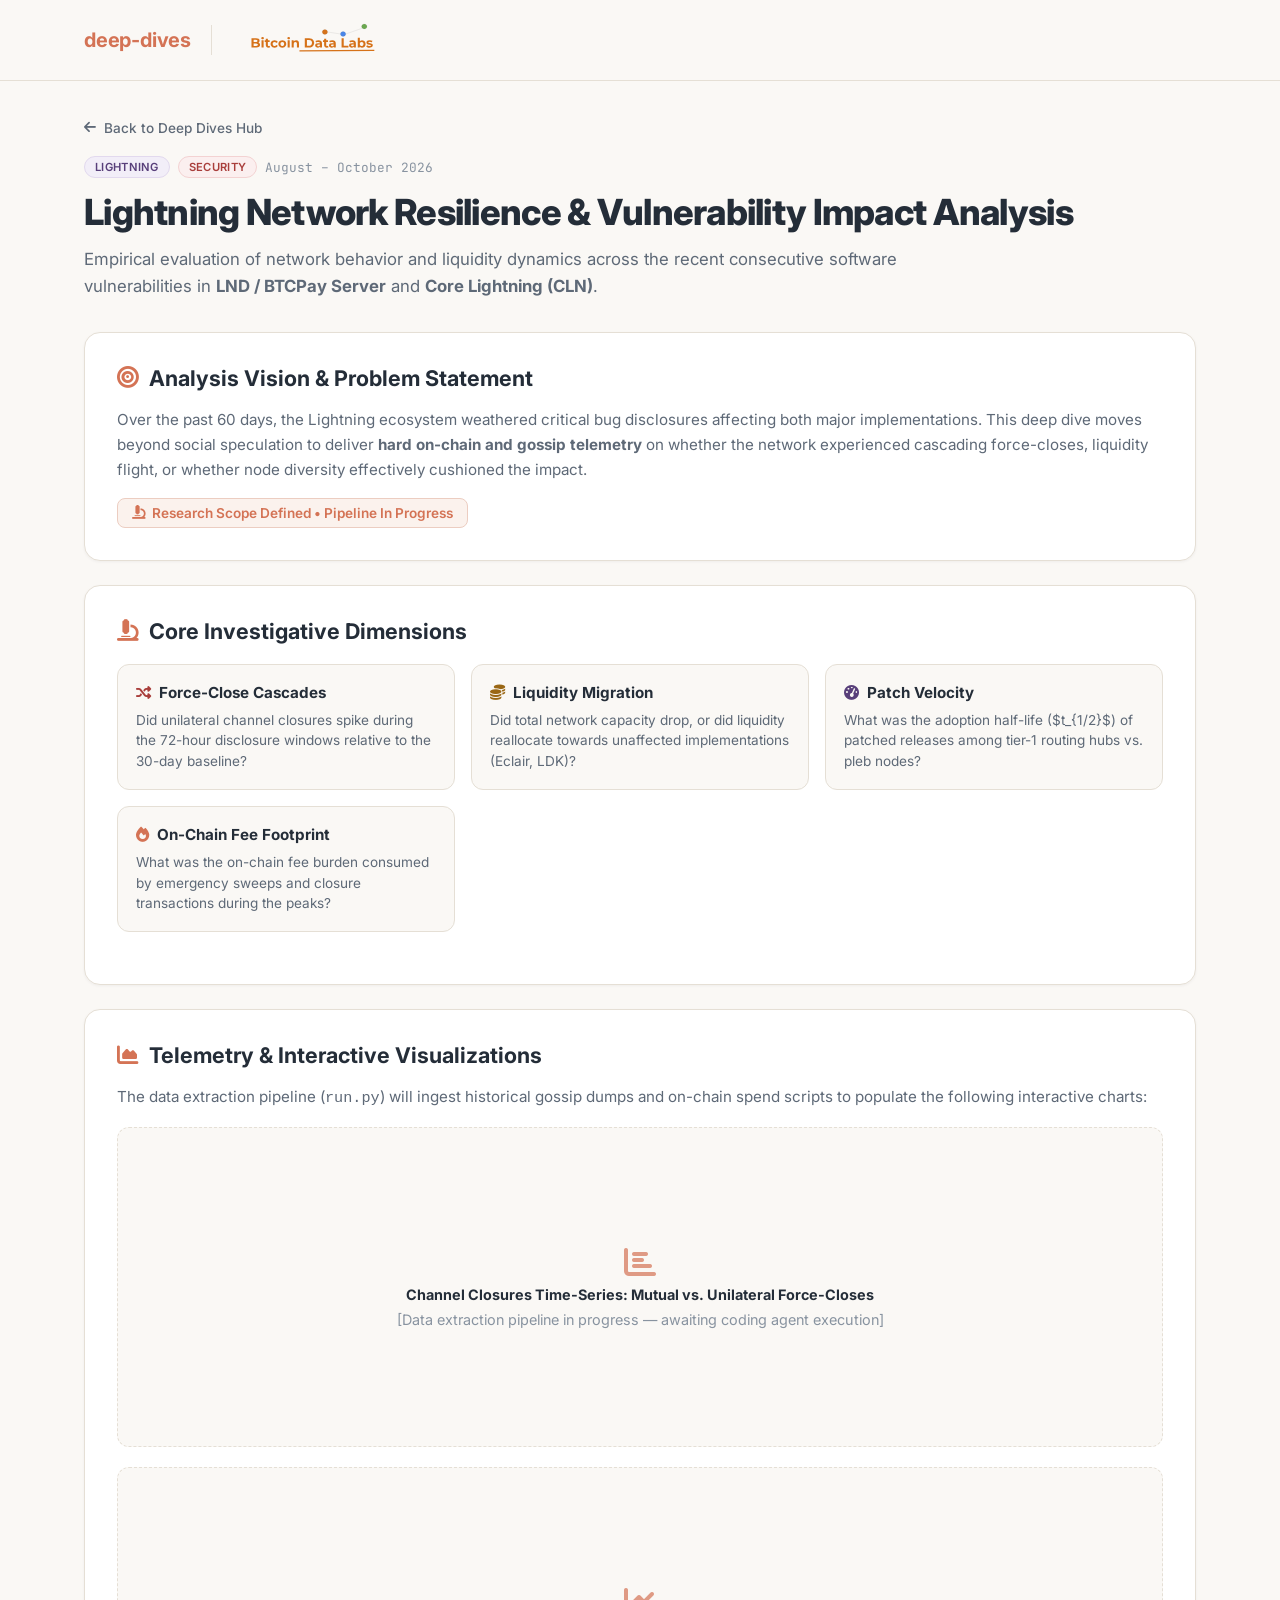
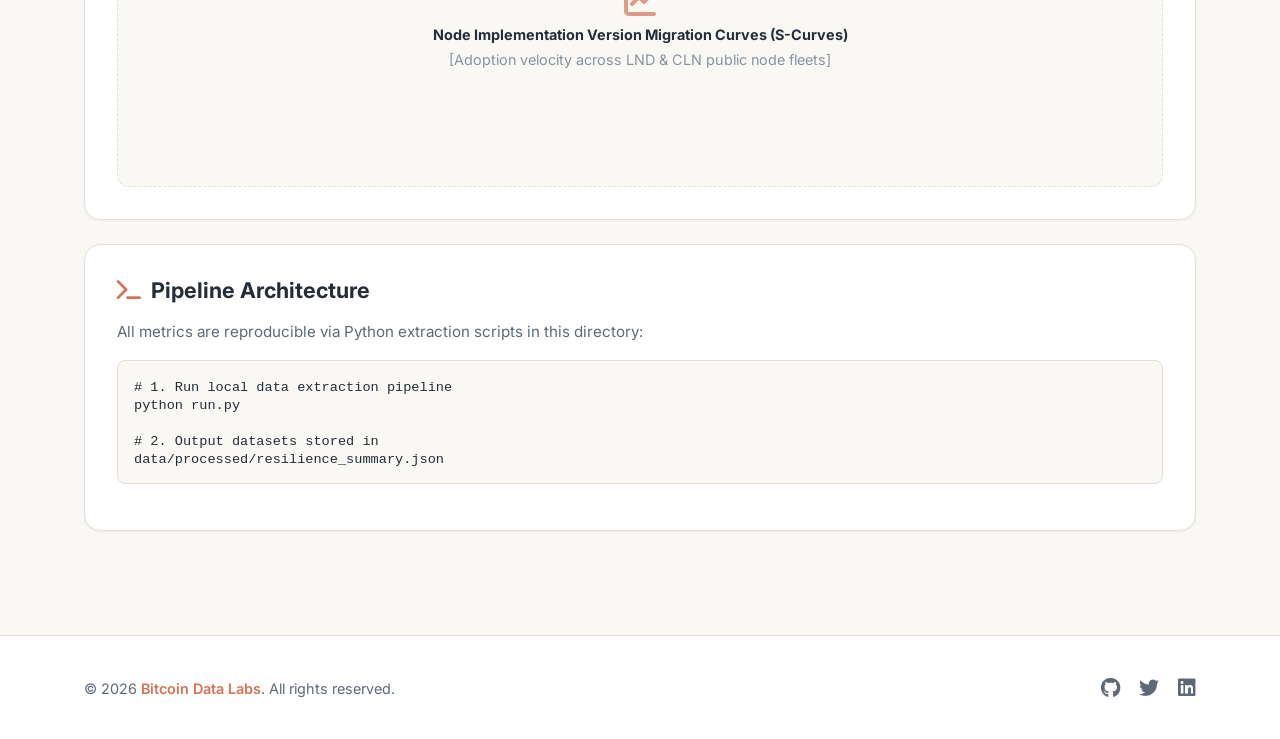
==== analyses/2026-10-lightning-network-analysis/index.html @ 73f998a3 "feat: add lightning network resilience analysis scaffold and align BDL shell" ====
<!DOCTYPE html>
<html lang="en">
<head>
  <meta charset="UTF-8">
  <meta name="viewport" content="width=device-width, initial-scale=1.0">
  <title>Lightning Network Resilience & Vulnerability Analysis | Bitcoin Data Labs</title>
  
  <!-- Favicon -->
  <link rel="icon" type="image/png" href="../../favicon.png">

  <!-- Typography & Icons -->
  <link rel="stylesheet" href="https://cdnjs.cloudflare.com/ajax/libs/font-awesome/6.5.1/css/all.min.css">
  <link rel="preconnect" href="https://fonts.googleapis.com">
  <link rel="preconnect" href="https://fonts.gstatic.com" crossorigin>
  <link href="https://fonts.googleapis.com/css2?family=Inter:wght@400;500;600;700;800&family=JetBrains+Mono:wght@400;500;600&display=swap" rel="stylesheet">

  <!-- Bitcoin Data Labs Design System Stylesheet -->
  <link rel="stylesheet" href="../../shared/css/style.css">

  <style>
    .report-card {
      background: var(--surface);
      border: 1px solid var(--border);
      border-radius: var(--radius-lg);
      padding: 32px;
      margin-bottom: 24px;
      box-shadow: var(--shadow-sm);
    }

    .report-card h2 {
      font-size: 1.35rem;
      font-weight: 700;
      color: var(--text-primary);
      margin: 0 0 16px 0;
      display: flex;
      align-items: center;
      gap: 10px;
    }

    .report-card p {
      color: var(--text-secondary);
      line-height: 1.65;
      margin: 0 0 16px 0;
      font-size: 0.95rem;
    }

    .back-link {
      display: inline-flex;
      align-items: center;
      gap: 8px;
      color: var(--text-secondary);
      text-decoration: none;
      font-size: 0.85rem;
      font-weight: 500;
      margin-bottom: 20px;
      transition: color 0.2s ease;
    }

    .back-link:hover {
      color: var(--primary);
    }

    .hypothesis-grid {
      display: grid;
      grid-template-columns: repeat(auto-fit, minmax(280px, 1fr));
      gap: 16px;
      margin: 20px 0;
    }

    .hypothesis-item {
      background: var(--bg-primary);
      border: 1px solid var(--border);
      border-radius: var(--radius-md);
      padding: 18px;
    }

    .hypothesis-item h3 {
      font-size: 0.95rem;
      font-weight: 700;
      color: var(--text-primary);
      margin: 0 0 8px 0;
      display: flex;
      align-items: center;
      gap: 8px;
    }

    .hypothesis-item p {
      font-size: 0.85rem;
      color: var(--text-secondary);
      line-height: 1.5;
      margin: 0;
    }

    .chart-box {
      width: 100%;
      height: 320px;
      background: var(--bg-primary);
      border: 1px dashed var(--border);
      border-radius: var(--radius-md);
      display: flex;
      flex-direction: column;
      align-items: center;
      justify-content: center;
      color: var(--text-muted);
      font-size: 0.9rem;
      margin-top: 16px;
      gap: 8px;
    }

    .chart-box i {
      font-size: 2rem;
      color: var(--primary);
      opacity: 0.7;
    }
  </style>
</head>
<body class="has-fixed-header">

  <!-- Official Bitcoin Data Labs Header (Matches plebdashboard-ln) -->
  <div class="top-bar app-header-main">
    <div class="bdl-header-container">
      <div class="logos-container">
        <div class="app-logo">
          <a href="../../index.html" class="app-name">deep-dives</a>
        </div>
        <div class="divider"></div>
        <div class="parent-logo">
          <a href="https://bitcoindatalabs.org/">
            <img src="../../logo.svg" alt="Bitcoin Data Labs" class="parent-logo-img" onerror="this.onerror=null; this.src='https://bitcoindatalabs.org/logo.svg';">
          </a>
        </div>
      </div>
    </div>
  </div>

  <main class="main-content">
    <a href="../../index.html" class="back-link">
      <i class="fas fa-arrow-left"></i> Back to Deep Dives Hub
    </a>

    <!-- Header Section -->
    <div style="margin-bottom: 32px;">
      <div style="display: flex; gap: 8px; align-items: center; margin-bottom: 12px;">
        <span class="dive-badge badge-lightning">Lightning</span>
        <span class="dive-badge badge-security">Security</span>
        <span style="font-size: 0.8rem; font-family: 'JetBrains Mono', monospace; color: var(--text-muted);">August – October 2026</span>
      </div>
      <h1 style="font-size: 2.25rem; font-weight: 800; color: var(--text-primary); margin: 0 0 12px 0; letter-spacing: -0.02em;">
        Lightning Network Resilience & Vulnerability Impact Analysis
      </h1>
      <p style="font-size: 1.05rem; color: var(--text-secondary); max-width: 820px; line-height: 1.6; margin: 0;">
        Empirical evaluation of network behavior and liquidity dynamics across the recent consecutive software vulnerabilities in <strong>LND / BTCPay Server</strong> and <strong>Core Lightning (CLN)</strong>.
      </p>
    </div>

    <!-- Overview & Scope Card -->
    <section class="report-card">
      <h2><i class="fas fa-bullseye" style="color: var(--primary);"></i> Analysis Vision & Problem Statement</h2>
      <p>
        Over the past 60 days, the Lightning ecosystem weathered critical bug disclosures affecting both major implementations. This deep dive moves beyond social speculation to deliver <strong>hard on-chain and gossip telemetry</strong> on whether the network experienced cascading force-closes, liquidity flight, or whether node diversity effectively cushioned the impact.
      </p>
      <div style="display: flex; gap: 12px; flex-wrap: wrap; margin-top: 16px;">
        <span style="display: inline-flex; align-items: center; gap: 6px; font-size: 0.85rem; font-weight: 600; background: var(--primary-light); color: var(--primary); border: 1px solid var(--primary-border); padding: 6px 14px; border-radius: var(--radius-sm);">
          <i class="fas fa-microscope"></i> Research Scope Defined &bull; Pipeline In Progress
        </span>
      </div>
    </section>

    <!-- Key Research Questions & Hypotheses -->
    <section class="report-card">
      <h2><i class="fas fa-microscope" style="color: var(--primary);"></i> Core Investigative Dimensions</h2>
      <div class="hypothesis-grid">
        <div class="hypothesis-item">
          <h3><i class="fas fa-random" style="color: var(--tag-madder);"></i> Force-Close Cascades</h3>
          <p>Did unilateral channel closures spike during the 72-hour disclosure windows relative to the 30-day baseline?</p>
        </div>
        <div class="hypothesis-item">
          <h3><i class="fas fa-coins" style="color: var(--tag-amber);"></i> Liquidity Migration</h3>
          <p>Did total network capacity drop, or did liquidity reallocate towards unaffected implementations (Eclair, LDK)?</p>
        </div>
        <div class="hypothesis-item">
          <h3><i class="fas fa-tachometer-alt" style="color: var(--tag-heather);"></i> Patch Velocity</h3>
          <p>What was the adoption half-life ($t_{1/2}$) of patched releases among tier-1 routing hubs vs. pleb nodes?</p>
        </div>
        <div class="hypothesis-item">
          <h3><i class="fas fa-fire" style="color: var(--primary);"></i> On-Chain Fee Footprint</h3>
          <p>What was the on-chain fee burden consumed by emergency sweeps and closure transactions during the peaks?</p>
        </div>
      </div>
    </section>

    <!-- Visual Dashboard Pipeline (Execution Stage) -->
    <section class="report-card">
      <h2><i class="fas fa-chart-area" style="color: var(--primary);"></i> Telemetry & Interactive Visualizations</h2>
      <p>
        The data extraction pipeline (<code>run.py</code>) will ingest historical gossip dumps and on-chain spend scripts to populate the following interactive charts:
      </p>

      <div class="chart-box">
        <i class="fas fa-chart-bar"></i>
        <strong style="color: var(--text-primary);">Channel Closures Time-Series: Mutual vs. Unilateral Force-Closes</strong>
        <span>[Data extraction pipeline in progress — awaiting coding agent execution]</span>
      </div>

      <div class="chart-box" style="margin-top: 20px;">
        <i class="fas fa-chart-line"></i>
        <strong style="color: var(--text-primary);">Node Implementation Version Migration Curves (S-Curves)</strong>
        <span>[Adoption velocity across LND & CLN public node fleets]</span>
      </div>
    </section>

    <!-- Methodology & Reproducibility -->
    <section class="report-card">
      <h2><i class="fas fa-terminal" style="color: var(--primary);"></i> Pipeline Architecture</h2>
      <p>
        All metrics are reproducible via Python extraction scripts in this directory:
      </p>
      <pre style="background: var(--bg-primary); border: 1px solid var(--border); padding: 16px; border-radius: var(--radius-sm); font-family: 'JetBrains Mono', monospace; font-size: 0.85rem; color: var(--text-primary); overflow-x: auto;"><code># 1. Run local data extraction pipeline
python run.py

# 2. Output datasets stored in
data/processed/resilience_summary.json</code></pre>
    </section>
  </main>

  <!-- Official Bitcoin Data Labs Footer (Matches plebdashboard-ln) -->
  <footer class="bdl-global-footer">
    <div class="bdl-footer-inner">
      <div class="bdl-footer-copyright">
        <p style="margin: 0;">
          © <span id="footer-year">2026</span> <a href="https://bitcoindatalabs.org" target="_blank">Bitcoin Data Labs</a>. All rights reserved.
        </p>
      </div>
      <div class="bdl-footer-socials">
        <a href="https://github.com/bitcoindatalabs/Bitcoin-Data-Labs" target="_blank" title="GitHub"><i class="fab fa-github"></i></a>
        <a href="https://x.com/sorukumar" target="_blank" title="X / Twitter"><i class="fab fa-twitter"></i></a>
        <a href="https://www.linkedin.com/company/bitcoin-data-labs" target="_blank" title="LinkedIn"><i class="fab fa-linkedin"></i></a>
      </div>
    </div>
  </footer>

  <script>
    document.getElementById('footer-year').textContent = new Date().getFullYear();
  </script>
</body>
</html>
---- shared/css/style.css ----
/* ==========================================================================
   Bitcoin Data Labs — Deep Dives (Light Mode Design System)
   Official Brand Ecosystem Styles (Aligned with Bitcoin Data Labs & PlebDashboard)
   ========================================================================== */

@import url('https://fonts.googleapis.com/css2?family=Inter:wght@300;400;500;600;700;800&family=JetBrains+Mono:wght@400;500;600&display=swap');

:root {
    /* Brand Terracotta & Warmth (Artisanal Organic Clay - Signature Accent) */
    --primary: #D47355;             /* Refined Terracotta */
    --primary-hover: #BF6245;       /* Deepened Terracotta */
    --primary-dark: #A95137;        /* Hearth Terracotta */
    --primary-light: #FBF2ED;       /* Whisper Terracotta Tint */
    --primary-border: #ECCDC1;      /* Soft Terracotta Border */
    --primary-wash-hover: #F3E6DE;  /* Elevated Warm Wash on Hover */

    /* Deep Ink & Slate (Authoritative Structure) */
    --secondary: #242D38;           /* Deep Charcoal Slate */
    --secondary-hover: #182029;     /* Deep Ink Hover */
    --secondary-light: #F0F3F6;     /* Slate Mist Tint */

    /* Canvas & Surfaces (Warm Rice Paper, Ivory & Parchment) */
    --bg-primary: #FAF8F5;          /* Warm Alabaster Canvas */
    --bg-secondary: #F3EFEA;        /* Soft Warm Oatmeal Track */
    --surface: #FFFFFF;             /* Crisp Parchment Card */
    --surface-hover: #FDFCF9;       /* Card Hover Tint */

    /* Typography (Calm, Readable Ink) */
    --text-primary: #242D38;        /* Literary Deep Slate */
    --text-secondary: #5E6977;      /* Neutral Weathered Slate */
    --text-muted: #8893A0;          /* Soft Caption Grey */

    /* Borders & Dividers (Subtle, Natural Earth) */
    --border: #E5DFD5;
    --border-color: #E5DFD5;
    --border-subtle: #EFEBE4;

    /* Natural Accent Tones */
    --tag-sage: #2E7559;            /* Deep Pine (On-Chain / Active) */
    --tag-sage-bg: #EDF5F0;
    --tag-sage-border: #D1E5D8;

    --tag-madder: #A93E3B;          /* Earthy Madder Red (Security / Forensics) */
    --tag-madder-bg: #FBEFEF;
    --tag-madder-border: #F3D2D2;

    --tag-amber: #9A6715;           /* Harvest Amber (Hardware / Mining) */
    --tag-amber-bg: #FEF7EA;
    --tag-amber-border: #F5E2B8;

    --tag-heather: #583F7A;         /* Heather Purple (Lightning Network) */
    --tag-heather-bg: #F2EEF8;
    --tag-heather-border: #E2D9EE;

    /* Header & Layout Specifics (Matches plebdashboard-ln) */
    --header-height: 80px;
    --max-width: 1160px;
    --z-header: 1000;

    /* Shadows & Transitions */
    --shadow-sm: 0 1px 3px rgba(36, 45, 56, 0.05);
    --shadow-md: 0 4px 16px rgba(36, 45, 56, 0.06);
    --shadow-hover: 0 8px 24px rgba(212, 115, 85, 0.12);
    --radius-sm: 8px;
    --radius-md: 12px;
    --radius-lg: 16px;
    --radius-full: 9999px;
}

/* Reset & Base */
* {
    box-sizing: border-box;
}

body {
    min-height: 100vh;
    display: flex;
    flex-direction: column;
    margin: 0;
    background-color: var(--bg-primary);
    color: var(--text-primary);
    font-family: 'Inter', -apple-system, BlinkMacSystemFont, "Segoe UI", Roboto, sans-serif;
    -webkit-font-smoothing: antialiased;
}

body.has-fixed-header {
    padding-top: var(--header-height);
}

/* ==========================================================================
   OFFICIAL BITCOIN DATA LABS HEADER (EXACTLY AS IN PLEBDASHBOARD-LN)
   ========================================================================== */

.top-bar {
    background: rgba(250, 248, 245, 0.95);
    backdrop-filter: blur(12px) saturate(180%);
    -webkit-backdrop-filter: blur(12px) saturate(180%);
    position: fixed;
    width: 100%;
    top: 0;
    left: 0;
    z-index: var(--z-header);
    border-bottom: 1px solid var(--border);
    transition: all 0.25s ease;
}

.bdl-header-container {
    max-width: var(--max-width);
    margin: 0 auto;
    padding: 0 24px;
    height: var(--header-height);
    display: flex;
    align-items: center;
}

.logos-container {
    display: flex;
    align-items: center;
    gap: 1rem;
}

.app-logo {
    display: flex;
    align-items: center;
}

.app-name {
    font-size: 1.25rem;
    font-weight: 700;
    color: var(--primary);
    text-decoration: none !important;
    letter-spacing: -0.01em;
    transition: opacity 0.2s ease;
}

.app-name:hover {
    opacity: 0.85;
}

.divider {
    width: 1px;
    height: 30px;
    background: var(--border);
    margin: 0 0.25rem;
}

.parent-logo {
    display: flex;
    align-items: center;
}

.parent-logo-img {
    height: 40px;
    width: auto;
    display: block;
    transition: transform 0.2s ease, opacity 0.2s ease;
}

.parent-logo-img:hover {
    transform: scale(1.03);
    opacity: 0.95;
}

/* ==========================================================================
   PAGE CONTENT & HERO
   ========================================================================== */

.main-content {
    flex: 1;
    display: flex;
    flex-direction: column;
    max-width: var(--max-width);
    width: 100%;
    margin: 0 auto;
    padding: 40px 24px 80px 24px;
}

.hero-section {
    padding-bottom: 24px;
}

.brand-eyebrow {
    display: inline-flex;
    align-items: center;
    gap: 8px;
    padding: 6px 14px;
    border-radius: var(--radius-full);
    background: var(--primary-light);
    color: var(--primary);
    font-size: 0.8rem;
    font-weight: 600;
    letter-spacing: 0.3px;
    border: 1px solid var(--primary-border);
    margin-bottom: 16px;
}

.hero-title {
    font-size: 2.5rem;
    font-weight: 800;
    color: var(--text-primary);
    letter-spacing: -0.03em;
    line-height: 1.15;
    margin: 0 0 12px 0;
}

.hero-title .highlight {
    color: var(--primary);
}

.hero-description {
    font-size: 1.05rem;
    color: var(--text-secondary);
    line-height: 1.6;
    max-width: 760px;
    margin: 0 0 28px 0;
}

/* Search Container */
.search-bar-wrap {
    margin-bottom: 36px;
    max-width: 520px;
}

.search-container {
    position: relative;
    width: 100%;
}

.search-icon {
    position: absolute;
    left: 14px;
    top: 50%;
    transform: translateY(-50%);
    color: var(--text-muted);
    font-size: 0.85rem;
}

.search-input {
    width: 100%;
    padding: 12px 42px 12px 38px;
    font-size: 0.95rem;
    background: var(--surface);
    border: 1px solid var(--border);
    border-radius: var(--radius-md);
    color: var(--text-primary);
    outline: none;
    box-shadow: var(--shadow-sm);
    transition: border-color 0.2s ease, box-shadow 0.2s ease;
}

.search-input:focus {
    border-color: var(--primary);
    box-shadow: 0 0 0 3px rgba(212, 115, 85, 0.15);
}

.search-shortcut {
    position: absolute;
    right: 12px;
    top: 50%;
    transform: translateY(-50%);
    background: var(--bg-secondary);
    border: 1px solid var(--border);
    border-radius: 4px;
    padding: 2px 6px;
    font-size: 0.7rem;
    color: var(--text-muted);
    font-family: monospace;
}

/* Cards Grid */
.cards-grid {
    display: grid;
    grid-template-columns: repeat(auto-fill, minmax(340px, 1fr));
    gap: 24px;
}

.dive-card {
    background: var(--surface);
    border: 1px solid var(--border);
    border-radius: var(--radius-lg);
    padding: 26px;
    display: flex;
    flex-direction: column;
    justify-content: space-between;
    box-shadow: var(--shadow-sm);
    transition: all 0.25s cubic-bezier(0.16, 1, 0.3, 1);
    position: relative;
    text-decoration: none;
    color: inherit;
}

.dive-card:hover {
    transform: translateY(-3px);
    box-shadow: var(--shadow-hover);
    border-color: var(--primary-border);
}

.dive-card-header {
    display: flex;
    align-items: center;
    justify-content: space-between;
    margin-bottom: 14px;
    font-size: 0.75rem;
}

.dive-date {
    font-family: 'JetBrains Mono', monospace;
    color: var(--text-muted);
}

.dive-badge {
    padding: 3px 10px;
    border-radius: var(--radius-full);
    font-size: 0.7rem;
    font-weight: 600;
    letter-spacing: 0.3px;
    text-transform: uppercase;
}

.badge-template {
    background: var(--primary-light);
    color: var(--primary);
    border: 1px solid var(--primary-border);
}

.badge-lightning {
    background: var(--tag-heather-bg);
    color: var(--tag-heather);
    border: 1px solid var(--tag-heather-border);
}

.badge-security {
    background: var(--tag-madder-bg);
    color: var(--tag-madder);
    border: 1px solid var(--tag-madder-border);
}

.badge-onchain {
    background: var(--tag-sage-bg);
    color: var(--tag-sage);
    border: 1px solid var(--tag-sage-border);
}

.badge-hardware {
    background: var(--tag-amber-bg);
    color: var(--tag-amber);
    border: 1px solid var(--tag-amber-border);
}

.dive-card-title {
    font-size: 1.25rem;
    font-weight: 700;
    color: var(--text-primary);
    line-height: 1.35;
    margin: 0 0 10px 0;
    transition: color 0.2s ease;
}

.dive-card:hover .dive-card-title {
    color: var(--primary);
}

.dive-card-desc {
    font-size: 0.9rem;
    color: var(--text-secondary);
    line-height: 1.55;
    margin: 0 0 20px 0;
}

.dive-card-footer {
    padding-top: 16px;
    border-top: 1px solid var(--border-subtle);
    display: flex;
    align-items: center;
    justify-content: space-between;
    margin-top: auto;
}

.dive-tags {
    display: flex;
    flex-wrap: wrap;
    gap: 6px;
}

.dive-tag {
    font-size: 0.75rem;
    color: var(--text-muted);
    font-family: 'JetBrains Mono', monospace;
}

.dive-action {
    display: inline-flex;
    align-items: center;
    gap: 6px;
    font-size: 0.85rem;
    font-weight: 600;
    color: var(--primary);
    transition: transform 0.2s ease;
}

.dive-card:hover .dive-action {
    transform: translateX(3px);
}

/* Empty State */
.empty-state {
    text-align: center;
    padding: 60px 20px;
    background: var(--surface);
    border: 1px dashed var(--border);
    border-radius: var(--radius-lg);
    grid-column: 1 / -1;
}

.empty-state i {
    font-size: 2rem;
    color: var(--text-muted);
    margin-bottom: 12px;
}

.empty-state h3 {
    margin: 0 0 6px 0;
    color: var(--text-primary);
    font-size: 1.1rem;
}

.empty-state p {
    margin: 0;
    color: var(--text-secondary);
    font-size: 0.85rem;
}

/* ==========================================================================
   OFFICIAL BITCOIN DATA LABS FOOTER (EXACTLY AS IN PLEBDASHBOARD-LN)
   Left: Copyright | Middle: None | Right: Social Icons
   ========================================================================== */

.bdl-global-footer {
    background: var(--surface);
    border-top: 1px solid var(--border);
    padding: 2.5rem 0;
    margin-top: auto;
    font-size: 0.9rem;
    color: var(--text-secondary);
}

.bdl-footer-inner {
    max-width: var(--max-width);
    margin: 0 auto;
    padding: 0 24px;
    display: flex;
    justify-content: space-between;
    align-items: center;
    flex-wrap: wrap;
    gap: 1.5rem;
}

.bdl-footer-copyright {
    text-align: left;
}

.bdl-footer-copyright a {
    color: var(--primary);
    text-decoration: none;
    font-weight: 600;
}

.bdl-footer-socials {
    display: flex;
    gap: 1.2rem;
    align-items: center;
    justify-content: flex-end;
}

.bdl-footer-socials a {
    color: var(--text-secondary);
    text-decoration: none;
    font-size: 1.25rem;
    transition: color 0.2s ease, transform 0.2s ease;
}

.bdl-footer-socials a:hover {
    color: var(--primary);
    transform: scale(1.1);
}

@media screen and (max-width: 768px) {
    .bdl-footer-inner {
        flex-direction: column;
        text-align: center;
        gap: 1.5rem;
    }
    .bdl-footer-copyright {
        text-align: center;
    }
    .bdl-footer-socials {
        justify-content: center;
    }
}
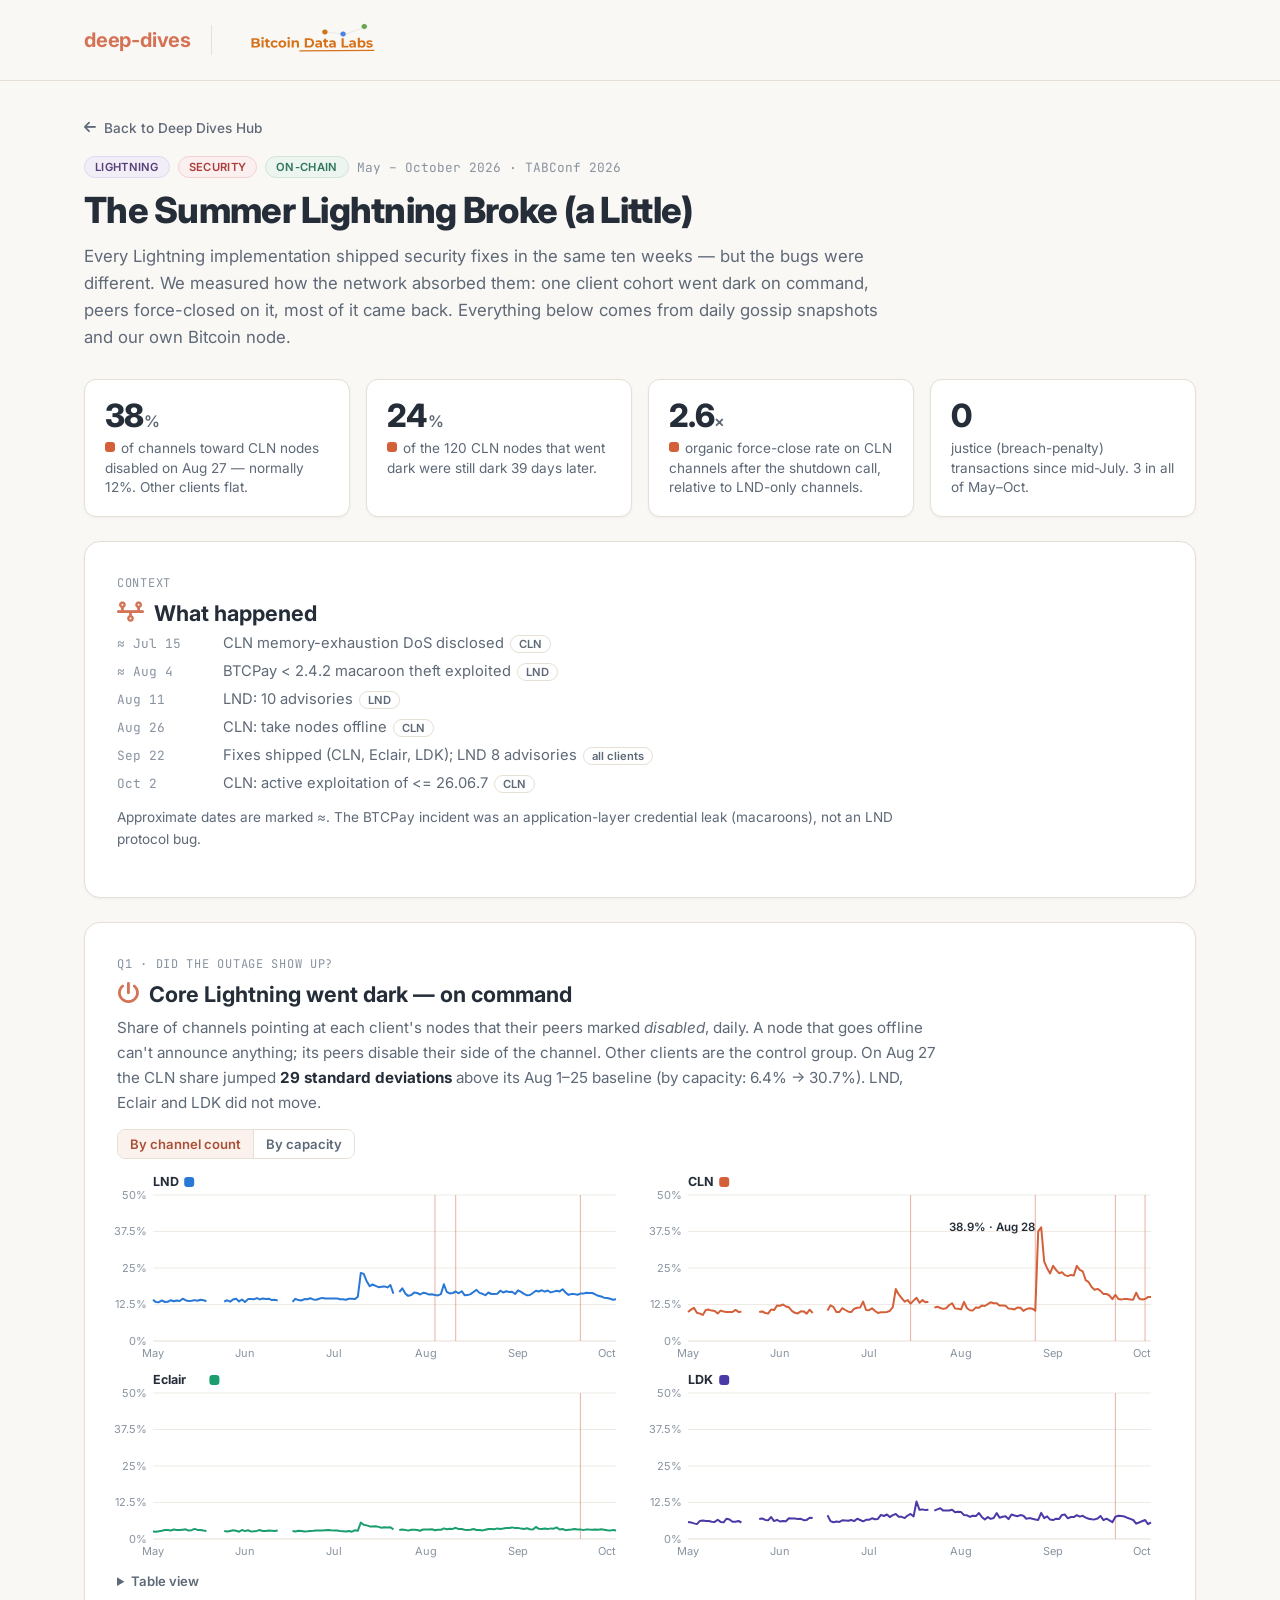
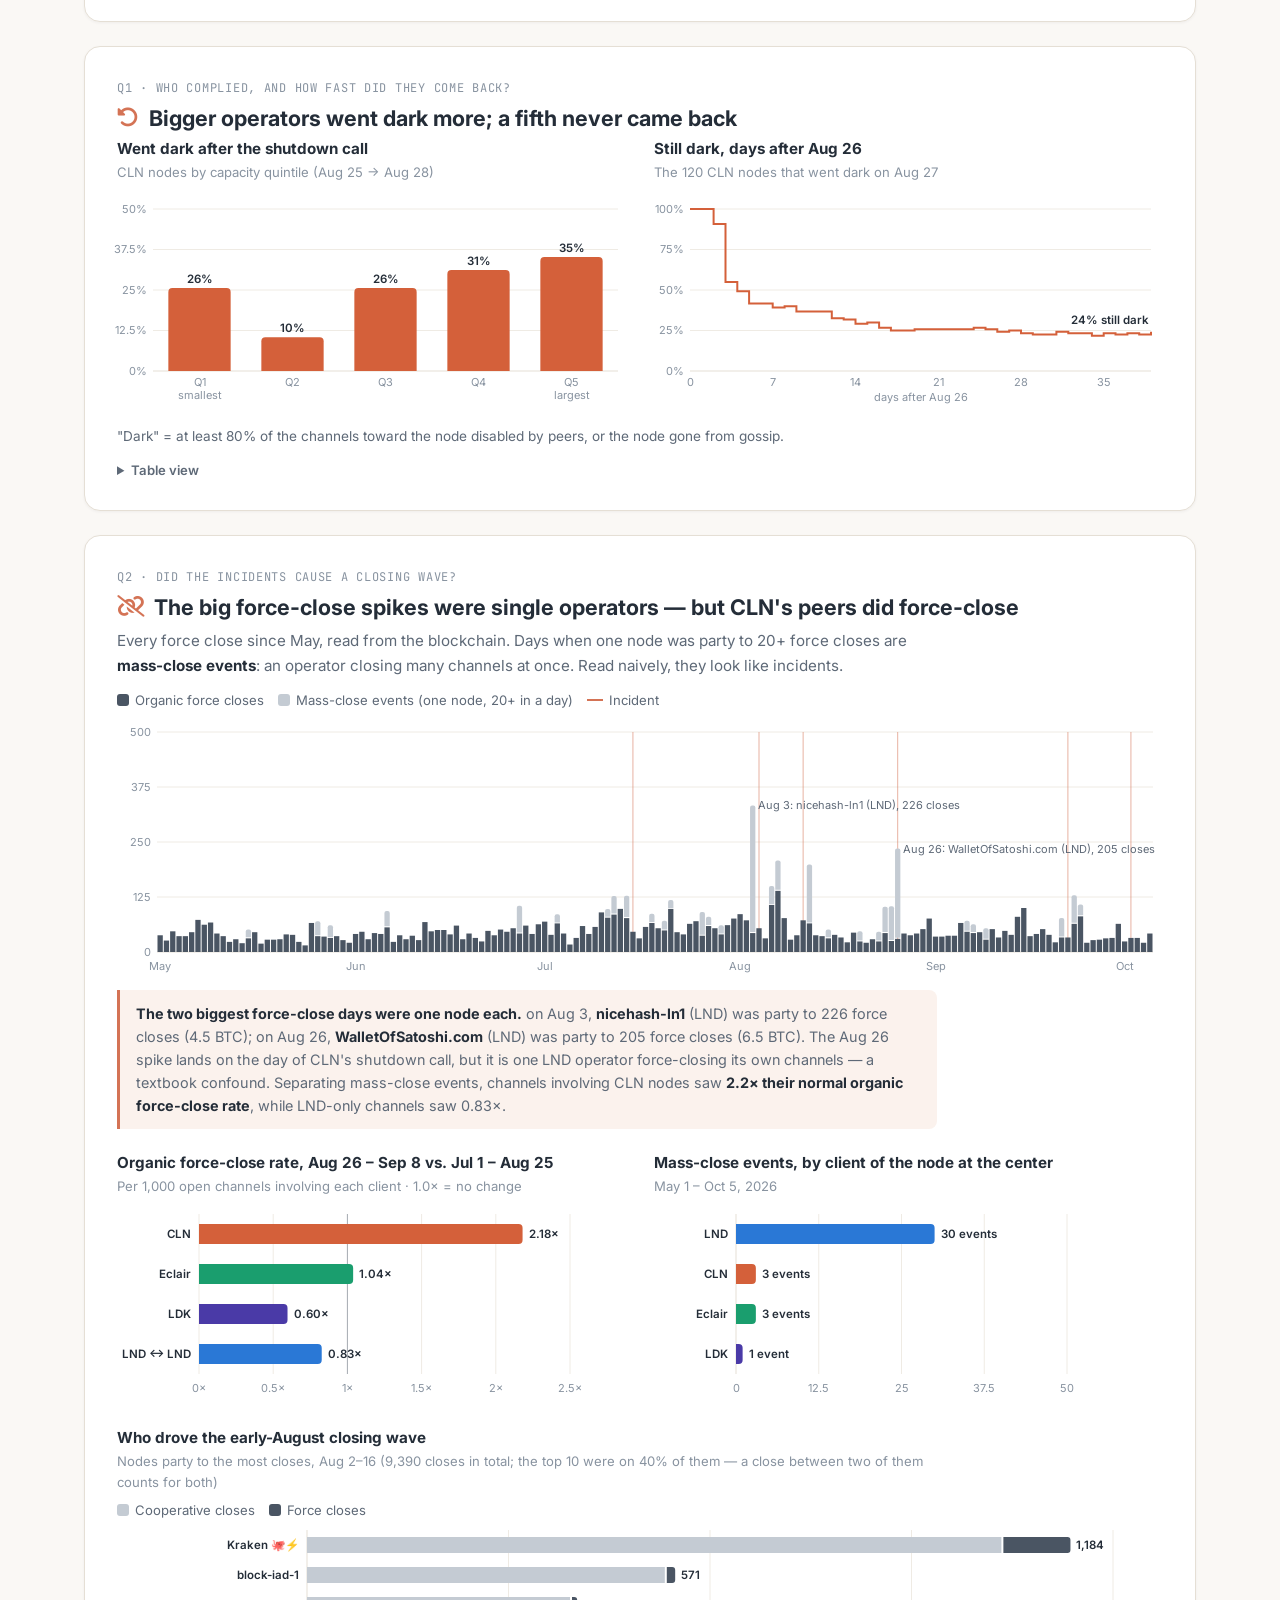
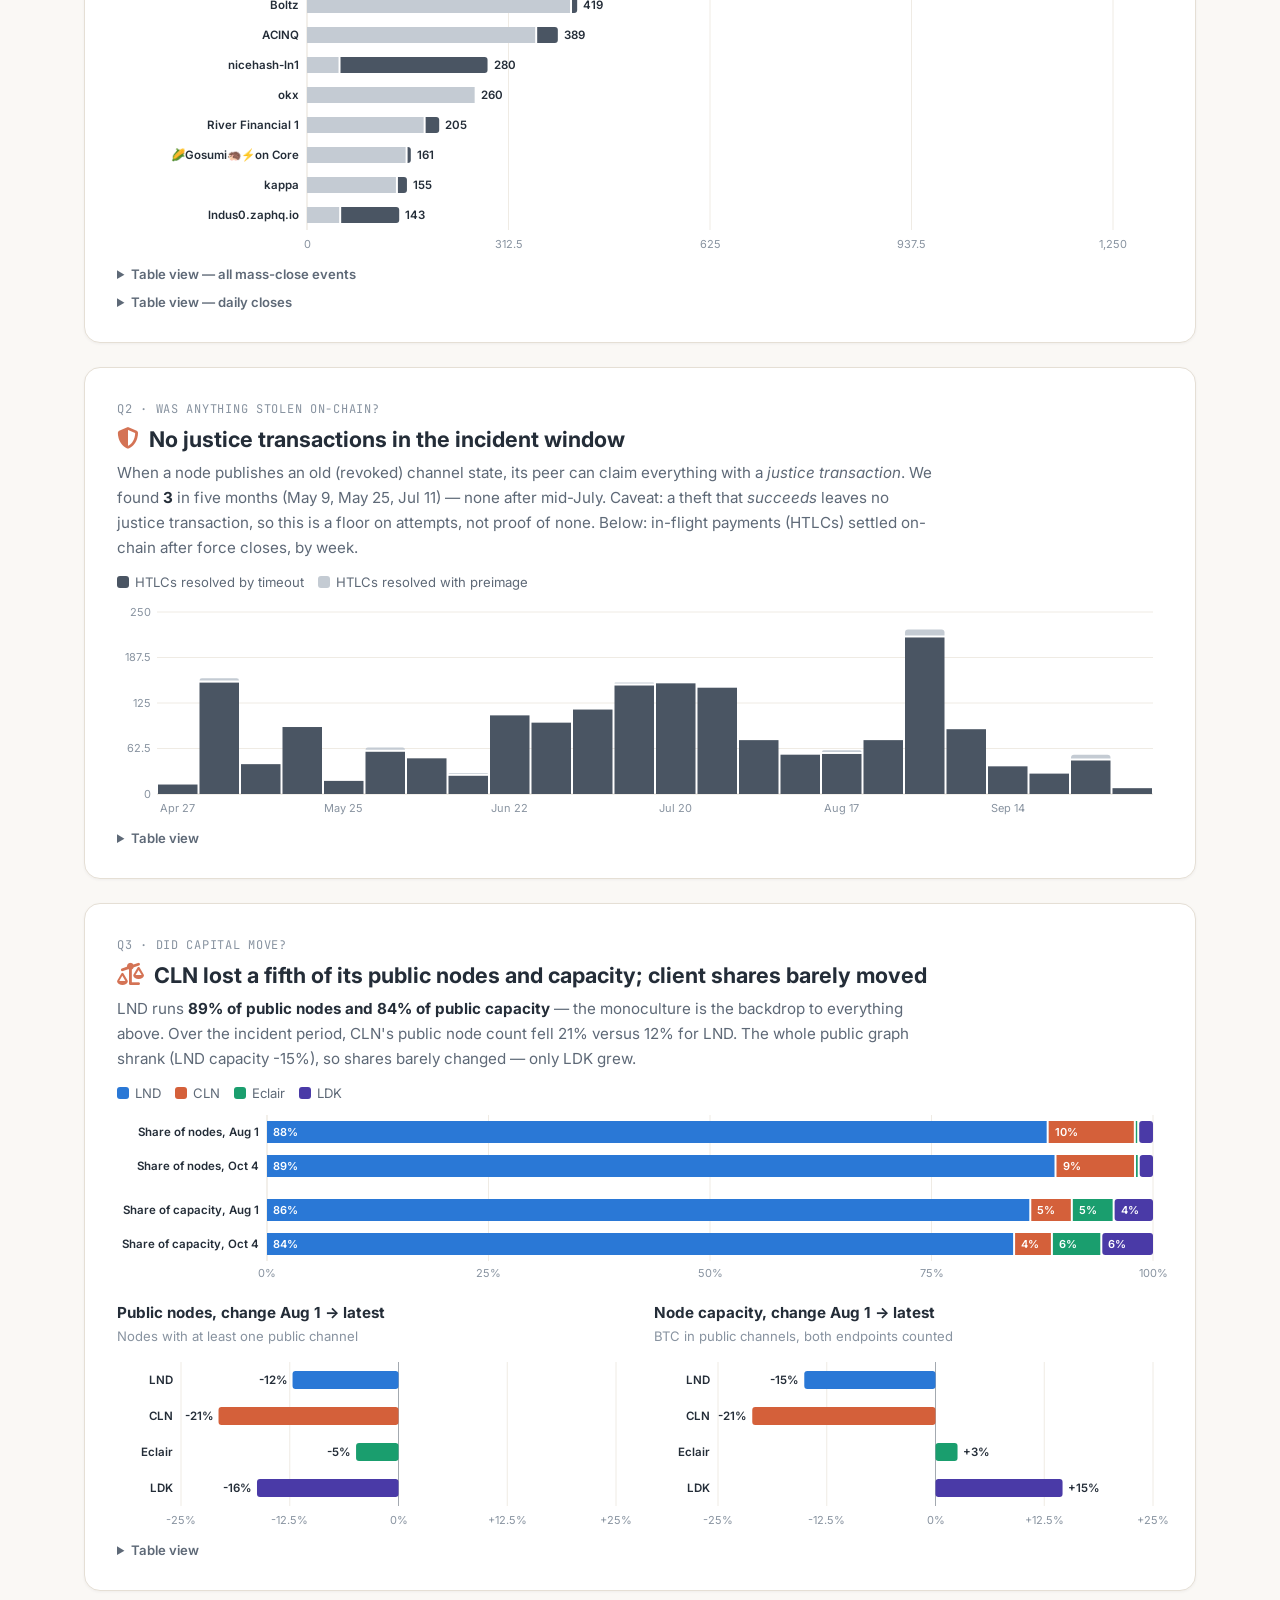
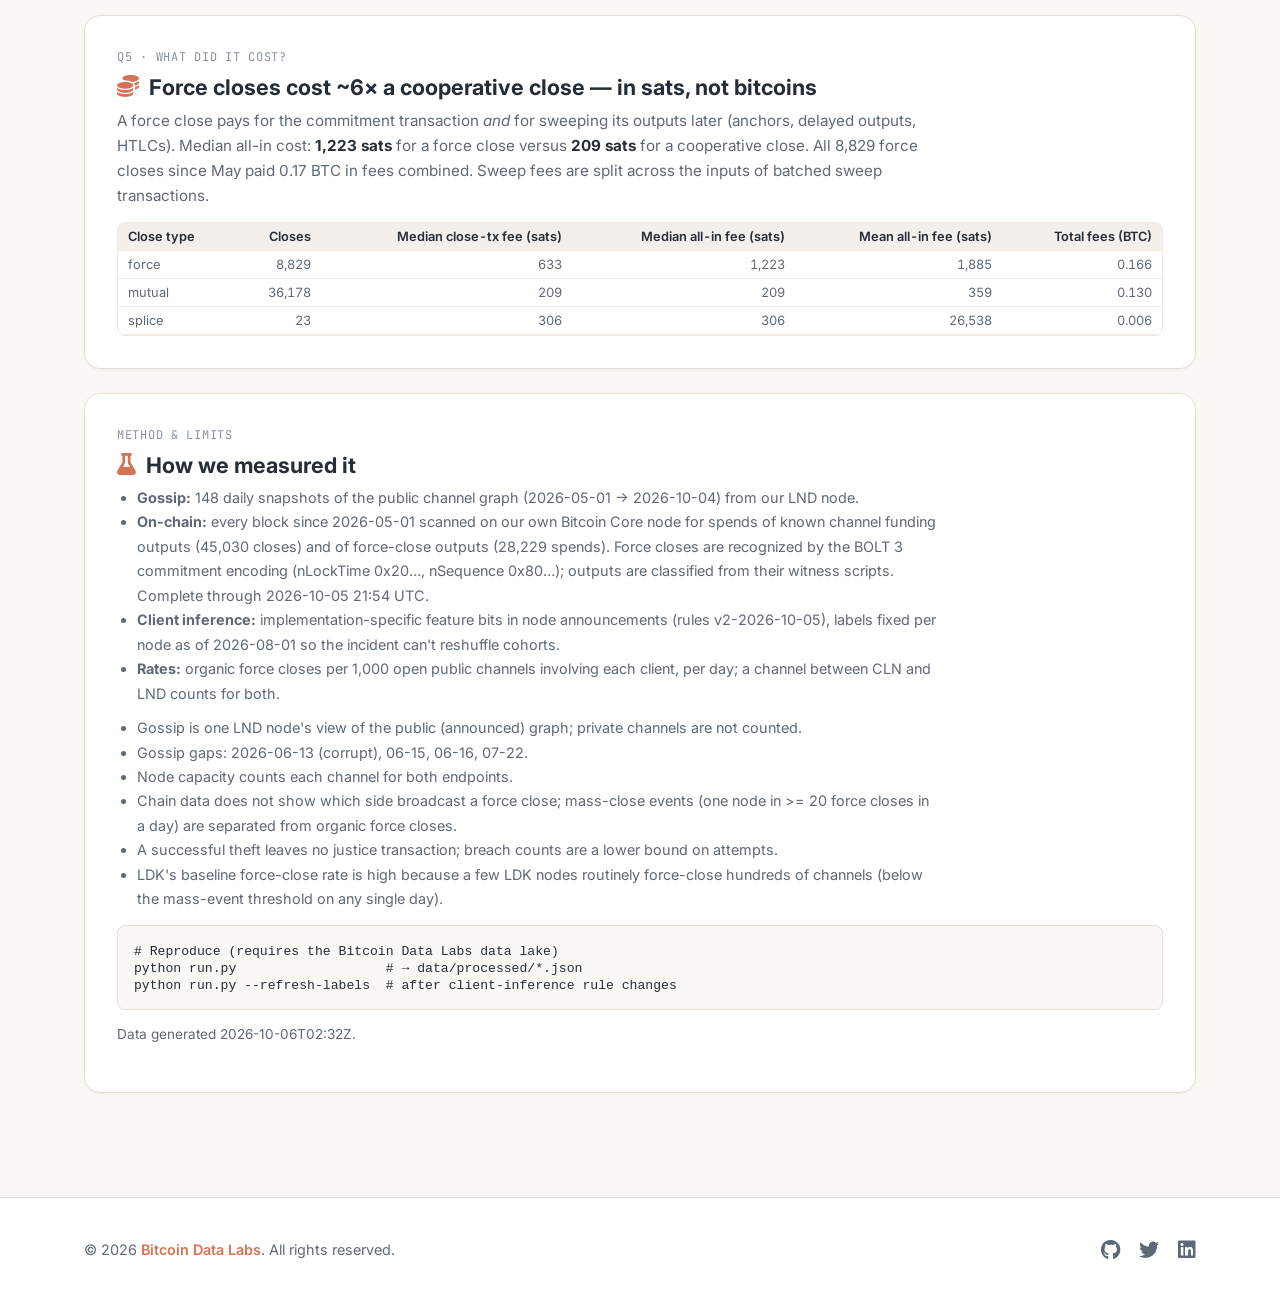
==== commit 659141ea: "feat: Lightning 2026 security-wave deep dive with real data Replace the scaffold with "The Summer Li" ====
--- a/analyses/2026-10-lightning-network-analysis/index.html
+++ b/analyses/2026-10-lightning-network-analysis/index.html
@@ -3,21 +3,31 @@
 <head>
   <meta charset="UTF-8">
   <meta name="viewport" content="width=device-width, initial-scale=1.0">
-  <title>Lightning Network Resilience & Vulnerability Analysis | Bitcoin Data Labs</title>
-  
-  <!-- Favicon -->
+  <title>The Summer Lightning Broke (a Little) | Bitcoin Data Labs</title>
+  <meta name="description" content="How the Lightning Network absorbed the 2026 security wave: a measured Core Lightning outage, force-close waves, recovery, and cost — from daily gossip and our own Bitcoin node.">
+
   <link rel="icon" type="image/png" href="../../favicon.png">
-
-  <!-- Typography & Icons -->
   <link rel="stylesheet" href="https://cdnjs.cloudflare.com/ajax/libs/font-awesome/6.5.1/css/all.min.css">
   <link rel="preconnect" href="https://fonts.googleapis.com">
   <link rel="preconnect" href="https://fonts.gstatic.com" crossorigin>
   <link href="https://fonts.googleapis.com/css2?family=Inter:wght@400;500;600;700;800&family=JetBrains+Mono:wght@400;500;600&display=swap" rel="stylesheet">
-
-  <!-- Bitcoin Data Labs Design System Stylesheet -->
   <link rel="stylesheet" href="../../shared/css/style.css">
 
   <style>
+    :root {
+      /* Client identity — validated (dataviz validate_palette.js, light, adjacent pairs).
+         CVD worst pair 7.8 → every series is direct-labeled or titled. */
+      --c-lnd: #2a78d6;
+      --c-cln: #D4603A;
+      --c-eclair: #1a9e6e;
+      --c-ldk: #4a3aa7;
+      /* Neutral (non-client) marks */
+      --ink-mark: #4A5563;
+      --ink-mark-light: #C4CBD3;
+      --grid: #EFEBE4;
+      --axis: #E5DFD5;
+    }
+
     .report-card {
       background: var(--surface);
       border: 1px solid var(--border);
@@ -26,97 +36,108 @@
       margin-bottom: 24px;
       box-shadow: var(--shadow-sm);
     }
-
     .report-card h2 {
-      font-size: 1.35rem;
-      font-weight: 700;
-      color: var(--text-primary);
-      margin: 0 0 16px 0;
-      display: flex;
-      align-items: center;
-      gap: 10px;
-    }
-
-    .report-card p {
-      color: var(--text-secondary);
-      line-height: 1.65;
-      margin: 0 0 16px 0;
-      font-size: 0.95rem;
-    }
+      font-size: 1.35rem; font-weight: 700; color: var(--text-primary);
+      margin: 0 0 8px 0; display: flex; align-items: center; gap: 10px;
+    }
+    .report-card .kicker {
+      font-family: 'JetBrains Mono', monospace; font-size: 0.75rem; color: var(--text-muted);
+      text-transform: uppercase; letter-spacing: 0.06em; margin: 0 0 6px 0;
+    }
+    .report-card p { color: var(--text-secondary); line-height: 1.65; margin: 0 0 14px 0; font-size: 0.95rem; max-width: 820px; }
+    .report-card p strong { color: var(--text-primary); }
 
     .back-link {
-      display: inline-flex;
-      align-items: center;
-      gap: 8px;
-      color: var(--text-secondary);
-      text-decoration: none;
-      font-size: 0.85rem;
-      font-weight: 500;
-      margin-bottom: 20px;
-      transition: color 0.2s ease;
-    }
-
-    .back-link:hover {
-      color: var(--primary);
-    }
-
-    .hypothesis-grid {
-      display: grid;
-      grid-template-columns: repeat(auto-fit, minmax(280px, 1fr));
-      gap: 16px;
-      margin: 20px 0;
-    }
-
-    .hypothesis-item {
-      background: var(--bg-primary);
-      border: 1px solid var(--border);
-      border-radius: var(--radius-md);
-      padding: 18px;
-    }
-
-    .hypothesis-item h3 {
-      font-size: 0.95rem;
-      font-weight: 700;
-      color: var(--text-primary);
-      margin: 0 0 8px 0;
-      display: flex;
-      align-items: center;
-      gap: 8px;
-    }
-
-    .hypothesis-item p {
-      font-size: 0.85rem;
-      color: var(--text-secondary);
-      line-height: 1.5;
-      margin: 0;
-    }
-
-    .chart-box {
-      width: 100%;
-      height: 320px;
-      background: var(--bg-primary);
-      border: 1px dashed var(--border);
-      border-radius: var(--radius-md);
-      display: flex;
-      flex-direction: column;
-      align-items: center;
-      justify-content: center;
-      color: var(--text-muted);
-      font-size: 0.9rem;
-      margin-top: 16px;
-      gap: 8px;
-    }
-
-    .chart-box i {
-      font-size: 2rem;
-      color: var(--primary);
-      opacity: 0.7;
-    }
+      display: inline-flex; align-items: center; gap: 8px; color: var(--text-secondary);
+      text-decoration: none; font-size: 0.85rem; font-weight: 500; margin-bottom: 20px; transition: color 0.2s ease;
+    }
+    .back-link:hover { color: var(--primary); }
+
+    /* Stat tiles */
+    .stat-grid { display: grid; grid-template-columns: repeat(auto-fit, minmax(200px, 1fr)); gap: 16px; margin: 0 0 24px 0; }
+    .stat {
+      background: var(--surface); border: 1px solid var(--border); border-radius: var(--radius-md);
+      padding: 18px 20px; box-shadow: var(--shadow-sm);
+    }
+    .stat .v { font-size: 2rem; font-weight: 800; letter-spacing: -0.02em; color: var(--text-primary); line-height: 1.1; }
+    .stat .v small { font-size: 1rem; font-weight: 600; color: var(--text-secondary); }
+    .stat .l { font-size: 0.85rem; color: var(--text-secondary); line-height: 1.45; margin-top: 6px; }
+    .stat .swatch { display: inline-block; width: 10px; height: 10px; border-radius: 3px; margin-right: 6px; vertical-align: 1px; }
+
+    /* Timeline */
+    .timeline { list-style: none; margin: 8px 0 0 0; padding: 0; display: grid; gap: 10px; }
+    .timeline li { display: grid; grid-template-columns: 92px 1fr; gap: 14px; align-items: baseline; font-size: 0.92rem; color: var(--text-secondary); }
+    .timeline .d { font-family: 'JetBrains Mono', monospace; font-size: 0.8rem; color: var(--text-muted); }
+    .timeline .tag { font-size: 0.7rem; font-weight: 600; padding: 1px 8px; border-radius: var(--radius-full); margin-left: 6px; border: 1px solid var(--border); color: var(--text-secondary); white-space: nowrap; }
+
+    /* Chart chrome */
+    .controls { display: flex; flex-wrap: wrap; gap: 8px; align-items: center; margin: 4px 0 14px 0; }
+    .seg { display: inline-flex; border: 1px solid var(--border); border-radius: var(--radius-sm); overflow: hidden; }
+    .seg button {
+      font: inherit; font-size: 0.82rem; font-weight: 600; padding: 6px 12px; border: 0; background: var(--surface);
+      color: var(--text-secondary); cursor: pointer;
+    }
+    .seg button + button { border-left: 1px solid var(--border); }
+    .seg button[aria-pressed="true"] { background: var(--primary-light); color: var(--primary-dark); }
+    .seg button:focus-visible { outline: 2px solid var(--primary); outline-offset: -2px; }
+
+    .chart { position: relative; width: 100%; }
+    .chart svg { display: block; width: 100%; height: auto; overflow: visible; }
+    .chart text { font-family: 'Inter', sans-serif; fill: var(--text-muted); font-size: 11px; }
+    .chart .tick text { font-variant-numeric: tabular-nums; }
+    .chart .panel-title { fill: var(--text-primary); font-weight: 700; font-size: 12.5px; }
+    .chart .annot { fill: var(--text-secondary); font-size: 11px; }
+    .chart .val { fill: var(--text-primary); font-weight: 600; font-size: 11.5px; }
+
+    .small-multiples { display: grid; grid-template-columns: repeat(2, minmax(0, 1fr)); gap: 8px 24px; }
+    .two-col { display: grid; grid-template-columns: repeat(2, minmax(0, 1fr)); gap: 28px; }
+    .two-col h3 { font-size: 0.95rem; margin: 0 0 4px 0; color: var(--text-primary); }
+    .two-col .sub { font-size: 0.82rem; color: var(--text-muted); margin: 0 0 8px 0; }
+    @media (max-width: 760px) {
+      .small-multiples, .two-col { grid-template-columns: 1fr; }
+      .report-card { padding: 22px 18px; }
+    }
+
+    .legend { display: flex; flex-wrap: wrap; gap: 14px; font-size: 0.82rem; color: var(--text-secondary); margin: 2px 0 8px 0; }
+    .legend span { display: inline-flex; align-items: center; gap: 6px; }
+    .legend i.sw { width: 12px; height: 12px; border-radius: 3px; display: inline-block; }
+    .legend i.ln { width: 16px; height: 2px; display: inline-block; }
+
+    .tooltip {
+      position: fixed; pointer-events: none; z-index: 2000; background: var(--secondary); color: #fff;
+      font-size: 0.8rem; line-height: 1.45; padding: 8px 10px; border-radius: 8px; box-shadow: var(--shadow-md);
+      max-width: 260px; font-variant-numeric: tabular-nums;
+    }
+    .tooltip b { font-weight: 700; }
+    .tooltip .tsw { display: inline-block; width: 8px; height: 8px; border-radius: 2px; margin-right: 5px; }
+
+    .callout {
+      border-left: 3px solid var(--primary); background: var(--primary-light); padding: 12px 16px;
+      border-radius: 0 var(--radius-sm) var(--radius-sm) 0; font-size: 0.9rem; color: var(--text-secondary); margin: 14px 0 0 0;
+      line-height: 1.6; max-width: 820px;
+    }
+    .callout strong { color: var(--text-primary); }
+
+    details.tableview { margin-top: 12px; }
+    details.tableview summary { cursor: pointer; font-size: 0.82rem; font-weight: 600; color: var(--text-secondary); }
+    details.tableview summary:hover { color: var(--primary); }
+    .tablewrap { overflow-x: auto; max-height: 360px; margin-top: 8px; border: 1px solid var(--border-subtle); border-radius: var(--radius-sm); }
+    table.data { border-collapse: collapse; font-size: 0.8rem; width: 100%; }
+    table.data th, table.data td { padding: 6px 10px; text-align: right; white-space: nowrap; border-bottom: 1px solid var(--border-subtle); font-variant-numeric: tabular-nums; }
+    table.data th { position: sticky; top: 0; background: var(--bg-secondary); color: var(--text-primary); font-weight: 600; }
+    table.data td:first-child, table.data th:first-child { text-align: left; }
+    table.data td { color: var(--text-secondary); }
+
+    ul.plain { margin: 0; padding-left: 20px; color: var(--text-secondary); font-size: 0.9rem; line-height: 1.7; max-width: 820px; }
+    pre.cmd {
+      background: var(--bg-primary); border: 1px solid var(--border); padding: 16px; border-radius: var(--radius-sm);
+      font-family: 'JetBrains Mono', monospace; font-size: 0.82rem; color: var(--text-primary); overflow-x: auto;
+    }
+    .loading { color: var(--text-muted); font-size: 0.9rem; padding: 40px 0; text-align: center; }
   </style>
 </head>
 <body class="has-fixed-header">
 
-  <!-- Official Bitcoin Data Labs Header (Matches plebdashboard-ln) -->
   <div class="top-bar app-header-main">
     <div class="bdl-header-container">
       <div class="logos-container">
@@ -134,102 +155,165 @@
   </div>
 
   <main class="main-content">
-    <a href="../../index.html" class="back-link">
-      <i class="fas fa-arrow-left"></i> Back to Deep Dives Hub
-    </a>
-
-    <!-- Header Section -->
-    <div style="margin-bottom: 32px;">
-      <div style="display: flex; gap: 8px; align-items: center; margin-bottom: 12px;">
+    <a href="../../index.html" class="back-link"><i class="fas fa-arrow-left"></i> Back to Deep Dives Hub</a>
+
+    <div style="margin-bottom: 28px;">
+      <div style="display: flex; gap: 8px; align-items: center; margin-bottom: 12px; flex-wrap: wrap;">
         <span class="dive-badge badge-lightning">Lightning</span>
         <span class="dive-badge badge-security">Security</span>
-        <span style="font-size: 0.8rem; font-family: 'JetBrains Mono', monospace; color: var(--text-muted);">August – October 2026</span>
-      </div>
-      <h1 style="font-size: 2.25rem; font-weight: 800; color: var(--text-primary); margin: 0 0 12px 0; letter-spacing: -0.02em;">
-        Lightning Network Resilience & Vulnerability Impact Analysis
+        <span class="dive-badge badge-onchain">On-chain</span>
+        <span style="font-size: 0.8rem; font-family: 'JetBrains Mono', monospace; color: var(--text-muted);">May – October 2026 · TABConf 2026</span>
+      </div>
+      <h1 style="font-size: 2.25rem; font-weight: 800; color: var(--text-primary); margin: 0 0 12px 0; letter-spacing: -0.02em; line-height: 1.15;">
+        The Summer Lightning Broke (a Little)
       </h1>
       <p style="font-size: 1.05rem; color: var(--text-secondary); max-width: 820px; line-height: 1.6; margin: 0;">
-        Empirical evaluation of network behavior and liquidity dynamics across the recent consecutive software vulnerabilities in <strong>LND / BTCPay Server</strong> and <strong>Core Lightning (CLN)</strong>.
+        Every Lightning implementation shipped security fixes in the same ten weeks — but the bugs were different.
+        We measured how the network absorbed them: one client cohort went dark on command, peers force-closed on it,
+        most of it came back. Everything below comes from daily gossip snapshots and our own Bitcoin node.
       </p>
     </div>
 
-    <!-- Overview & Scope Card -->
+    <div class="stat-grid" id="stats"><div class="loading">Loading measurements…</div></div>
+
+    <!-- Timeline -->
     <section class="report-card">
-      <h2><i class="fas fa-bullseye" style="color: var(--primary);"></i> Analysis Vision & Problem Statement</h2>
-      <p>
-        Over the past 60 days, the Lightning ecosystem weathered critical bug disclosures affecting both major implementations. This deep dive moves beyond social speculation to deliver <strong>hard on-chain and gossip telemetry</strong> on whether the network experienced cascading force-closes, liquidity flight, or whether node diversity effectively cushioned the impact.
-      </p>
-      <div style="display: flex; gap: 12px; flex-wrap: wrap; margin-top: 16px;">
-        <span style="display: inline-flex; align-items: center; gap: 6px; font-size: 0.85rem; font-weight: 600; background: var(--primary-light); color: var(--primary); border: 1px solid var(--primary-border); padding: 6px 14px; border-radius: var(--radius-sm);">
-          <i class="fas fa-microscope"></i> Research Scope Defined &bull; Pipeline In Progress
-        </span>
-      </div>
+      <p class="kicker">Context</p>
+      <h2><i class="fas fa-timeline" style="color: var(--primary);"></i> What happened</h2>
+      <ul class="timeline" id="timeline"></ul>
+      <p style="margin-top: 14px; font-size: 0.85rem;">Approximate dates are marked ≈. The BTCPay incident was an application-layer credential leak (macaroons), not an LND protocol bug.</p>
     </section>
 
-    <!-- Key Research Questions & Hypotheses -->
+    <!-- Q1 outage -->
     <section class="report-card">
-      <h2><i class="fas fa-microscope" style="color: var(--primary);"></i> Core Investigative Dimensions</h2>
-      <div class="hypothesis-grid">
-        <div class="hypothesis-item">
-          <h3><i class="fas fa-random" style="color: var(--tag-madder);"></i> Force-Close Cascades</h3>
-          <p>Did unilateral channel closures spike during the 72-hour disclosure windows relative to the 30-day baseline?</p>
+      <p class="kicker">Q1 · Did the outage show up?</p>
+      <h2><i class="fas fa-power-off" style="color: var(--primary);"></i> Core Lightning went dark — on command</h2>
+      <p id="outage-lede">Share of channels pointing at each client's nodes that their peers marked <em>disabled</em>, daily. A node that goes offline can't announce anything; its peers disable their side of the channel. Other clients are the control group.</p>
+      <div class="controls">
+        <div class="seg" role="group" aria-label="Weighting">
+          <button type="button" data-w="count" aria-pressed="true">By channel count</button>
+          <button type="button" data-w="cap" aria-pressed="false">By capacity</button>
         </div>
-        <div class="hypothesis-item">
-          <h3><i class="fas fa-coins" style="color: var(--tag-amber);"></i> Liquidity Migration</h3>
-          <p>Did total network capacity drop, or did liquidity reallocate towards unaffected implementations (Eclair, LDK)?</p>
+      </div>
+      <div class="small-multiples" id="outage-sm"></div>
+      <details class="tableview"><summary>Table view</summary><div class="tablewrap" id="outage-table"></div></details>
+    </section>
+
+    <!-- Compliance & recovery -->
+    <section class="report-card">
+      <p class="kicker">Q1 · Who complied, and how fast did they come back?</p>
+      <h2><i class="fas fa-rotate-left" style="color: var(--primary);"></i> Bigger operators went dark more; a fifth never came back</h2>
+      <div class="two-col">
+        <div>
+          <h3>Went dark after the shutdown call</h3>
+          <p class="sub">CLN nodes by capacity quintile (Aug 25 → Aug 28)</p>
+          <div class="chart" id="compliance"></div>
         </div>
-        <div class="hypothesis-item">
-          <h3><i class="fas fa-tachometer-alt" style="color: var(--tag-heather);"></i> Patch Velocity</h3>
-          <p>What was the adoption half-life ($t_{1/2}$) of patched releases among tier-1 routing hubs vs. pleb nodes?</p>
+        <div>
+          <h3>Still dark, days after Aug 26</h3>
+          <p class="sub" id="recovery-sub">CLN nodes that went dark on Aug 27</p>
+          <div class="chart" id="recovery"></div>
         </div>
-        <div class="hypothesis-item">
-          <h3><i class="fas fa-fire" style="color: var(--primary);"></i> On-Chain Fee Footprint</h3>
-          <p>What was the on-chain fee burden consumed by emergency sweeps and closure transactions during the peaks?</p>
+      </div>
+      <p style="margin-top: 14px; font-size: 0.85rem;">"Dark" = at least 80% of the channels toward the node disabled by peers, or the node gone from gossip.</p>
+      <details class="tableview"><summary>Table view</summary><div class="tablewrap" id="recovery-table"></div></details>
+    </section>
+
+    <!-- Q2 closes -->
+    <section class="report-card">
+      <p class="kicker">Q2 · Did the incidents cause a closing wave?</p>
+      <h2><i class="fas fa-link-slash" style="color: var(--primary);"></i> The big force-close spikes were single operators — but CLN's peers did force-close</h2>
+      <p>Every force close since May, read from the blockchain. Days when one node was party to 20+ force closes are <strong>mass-close events</strong>: an operator closing many channels at once. Read naively, they look like incidents.</p>
+      <div class="legend">
+        <span><i class="sw" style="background: var(--ink-mark);"></i> Organic force closes</span>
+        <span><i class="sw" style="background: var(--ink-mark-light);"></i> Mass-close events (one node, 20+ in a day)</span>
+        <span><i class="ln" style="background: var(--primary);"></i> Incident</span>
+      </div>
+      <div class="chart" id="closes"></div>
+      <div class="callout" id="closes-callout"></div>
+      <div class="two-col" style="margin-top: 24px;">
+        <div>
+          <h3>Organic force-close rate, Aug 26 – Sep 8 vs. Jul 1 – Aug 25</h3>
+          <p class="sub">Per 1,000 open channels involving each client · 1.0× = no change</p>
+          <div class="chart" id="rates"></div>
         </div>
-      </div>
+        <div>
+          <h3>Mass-close events, by client of the node at the center</h3>
+          <p class="sub">May 1 – Oct 5, 2026</p>
+          <div class="chart" id="mass"></div>
+        </div>
+      </div>
+      <h3 style="font-size: 0.95rem; margin: 28px 0 4px 0; color: var(--text-primary);">Who drove the early-August closing wave</h3>
+      <p class="sub" style="font-size: 0.82rem; color: var(--text-muted); margin: 0 0 8px 0;" id="wave-sub"></p>
+      <div class="legend">
+        <span><i class="sw" style="background: var(--ink-mark-light);"></i> Cooperative closes</span>
+        <span><i class="sw" style="background: var(--ink-mark);"></i> Force closes</span>
+      </div>
+      <div class="chart" id="wave"></div>
+      <details class="tableview"><summary>Table view — all mass-close events</summary><div class="tablewrap" id="mass-table"></div></details>
+      <details class="tableview"><summary>Table view — daily closes</summary><div class="tablewrap" id="closes-table"></div></details>
     </section>
 
-    <!-- Visual Dashboard Pipeline (Execution Stage) -->
+    <!-- Q2 resolution -->
     <section class="report-card">
-      <h2><i class="fas fa-chart-area" style="color: var(--primary);"></i> Telemetry & Interactive Visualizations</h2>
-      <p>
-        The data extraction pipeline (<code>run.py</code>) will ingest historical gossip dumps and on-chain spend scripts to populate the following interactive charts:
-      </p>
-
-      <div class="chart-box">
-        <i class="fas fa-chart-bar"></i>
-        <strong style="color: var(--text-primary);">Channel Closures Time-Series: Mutual vs. Unilateral Force-Closes</strong>
-        <span>[Data extraction pipeline in progress — awaiting coding agent execution]</span>
-      </div>
-
-      <div class="chart-box" style="margin-top: 20px;">
-        <i class="fas fa-chart-line"></i>
-        <strong style="color: var(--text-primary);">Node Implementation Version Migration Curves (S-Curves)</strong>
-        <span>[Adoption velocity across LND & CLN public node fleets]</span>
-      </div>
+      <p class="kicker">Q2 · Was anything stolen on-chain?</p>
+      <h2><i class="fas fa-shield-halved" style="color: var(--primary);"></i> No justice transactions in the incident window</h2>
+      <p id="breach-lede"></p>
+      <div class="legend">
+        <span><i class="sw" style="background: var(--ink-mark);"></i> HTLCs resolved by timeout</span>
+        <span><i class="sw" style="background: var(--ink-mark-light);"></i> HTLCs resolved with preimage</span>
+      </div>
+      <div class="chart" id="htlc"></div>
+      <details class="tableview"><summary>Table view</summary><div class="tablewrap" id="htlc-table"></div></details>
     </section>
 
-    <!-- Methodology & Reproducibility -->
+    <!-- Q3 capital -->
     <section class="report-card">
-      <h2><i class="fas fa-terminal" style="color: var(--primary);"></i> Pipeline Architecture</h2>
-      <p>
-        All metrics are reproducible via Python extraction scripts in this directory:
-      </p>
-      <pre style="background: var(--bg-primary); border: 1px solid var(--border); padding: 16px; border-radius: var(--radius-sm); font-family: 'JetBrains Mono', monospace; font-size: 0.85rem; color: var(--text-primary); overflow-x: auto;"><code># 1. Run local data extraction pipeline
-python run.py
-
-# 2. Output datasets stored in
-data/processed/resilience_summary.json</code></pre>
+      <p class="kicker">Q3 · Did capital move?</p>
+      <h2><i class="fas fa-scale-unbalanced" style="color: var(--primary);"></i> CLN lost a fifth of its public nodes and capacity; client shares barely moved</h2>
+      <p id="census-lede"></p>
+      <div class="legend" id="census-legend"></div>
+      <div class="chart" id="census"></div>
+      <div class="two-col" style="margin-top: 20px;">
+        <div>
+          <h3>Public nodes, change Aug 1 → latest</h3>
+          <p class="sub">Nodes with at least one public channel</p>
+          <div class="chart" id="nodechange"></div>
+        </div>
+        <div>
+          <h3>Node capacity, change Aug 1 → latest</h3>
+          <p class="sub">BTC in public channels, both endpoints counted</p>
+          <div class="chart" id="capchange"></div>
+        </div>
+      </div>
+      <details class="tableview"><summary>Table view</summary><div class="tablewrap" id="census-table"></div></details>
+    </section>
+
+    <!-- Q5 cost -->
+    <section class="report-card">
+      <p class="kicker">Q5 · What did it cost?</p>
+      <h2><i class="fas fa-coins" style="color: var(--primary);"></i> Force closes cost ~6× a cooperative close — in sats, not bitcoins</h2>
+      <p id="fees-lede"></p>
+      <div class="tablewrap" id="fees-table" style="max-height: none;"></div>
+    </section>
+
+    <!-- Method -->
+    <section class="report-card">
+      <p class="kicker">Method & limits</p>
+      <h2><i class="fas fa-flask" style="color: var(--primary);"></i> How we measured it</h2>
+      <ul class="plain" id="method"></ul>
+      <ul class="plain" id="caveats" style="margin-top: 10px;"></ul>
+      <pre class="cmd"><code># Reproduce (requires the Bitcoin Data Labs data lake)
+python run.py                   # → data/processed/*.json
+python run.py --refresh-labels  # after client-inference rule changes</code></pre>
+      <p style="font-size: 0.85rem;" id="generated"></p>
     </section>
   </main>
 
-  <!-- Official Bitcoin Data Labs Footer (Matches plebdashboard-ln) -->
   <footer class="bdl-global-footer">
     <div class="bdl-footer-inner">
       <div class="bdl-footer-copyright">
-        <p style="margin: 0;">
-          © <span id="footer-year">2026</span> <a href="https://bitcoindatalabs.org" target="_blank">Bitcoin Data Labs</a>. All rights reserved.
-        </p>
+        <p style="margin: 0;">© <span id="footer-year">2026</span> <a href="https://bitcoindatalabs.org" target="_blank">Bitcoin Data Labs</a>. All rights reserved.</p>
       </div>
       <div class="bdl-footer-socials">
         <a href="https://github.com/bitcoindatalabs/Bitcoin-Data-Labs" target="_blank" title="GitHub"><i class="fab fa-github"></i></a>
@@ -239,8 +323,507 @@
     </div>
   </footer>
 
+  <div class="tooltip" id="tip" hidden></div>
+
   <script>
-    document.getElementById('footer-year').textContent = new Date().getFullYear();
+  document.getElementById('footer-year').textContent = new Date().getFullYear();
+
+  (async function () {
+    const FILES = ['meta', 'outage_daily', 'outage_effect', 'cln_compliance_by_size', 'cln_recovery', 'cohort_census',
+                   'closes_daily', 'mass_close_events', 'top_closers_aug', 'force_close_rates', 'spend_events_daily', 'fees_by_close_type'];
+    const D = {};
+    try {
+      await Promise.all(FILES.map(async f => { D[f] = await (await fetch(`data/processed/${f}.json`)).json(); }));
+    } catch (e) {
+      document.getElementById('stats').innerHTML = '<div class="loading">Could not load data/processed/*.json — serve this folder over HTTP.</div>';
+      return;
+    }
+
+    // ---------- constants & helpers ----------
+    const CLIENTS = ['LND', 'CLN', 'Eclair', 'LDK'];
+    const css = n => getComputedStyle(document.documentElement).getPropertyValue(n).trim();
+    const COLOR = { LND: css('--c-lnd'), CLN: css('--c-cln'), Eclair: css('--c-eclair'), LDK: css('--c-ldk') };
+    const INK = css('--ink-mark'), INK_L = css('--ink-mark-light'), GRID = css('--grid'), AXIS = css('--axis'), PRIMARY = css('--primary');
+    const NS = 'http://www.w3.org/2000/svg';
+    const parse = s => new Date(s + 'T00:00:00Z');
+    const fmtDay = d => d.toLocaleDateString('en-US', { month: 'short', day: 'numeric', timeZone: 'UTC' });
+    const fmt = (v, p = 1) => v == null || isNaN(v) ? '–' : Number(v).toLocaleString('en-US', { minimumFractionDigits: p, maximumFractionDigits: p });
+    const int = v => Number(v).toLocaleString('en-US');
+    const byDate = (rows, d) => rows.find(r => r.date === d);
+    const meta = D.meta;
+    const incidents = meta.incidents;
+
+    function el(tag, attrs = {}, parent) {
+      const e = document.createElementNS(NS, tag);
+      for (const [k, v] of Object.entries(attrs)) e.setAttribute(k, v);
+      if (parent) parent.appendChild(e);
+      return e;
+    }
+    function svg(container, w, h) {
+      container.innerHTML = '';
+      return el('svg', { viewBox: `0 0 ${w} ${h}`, role: 'img' }, container);
+    }
+    function niceMax(v) {
+      const p = Math.pow(10, Math.floor(Math.log10(v || 1)));
+      for (const m of [1, 1.25, 1.5, 2, 2.5, 5, 10]) if (m * p >= v) return m * p;
+      return 10 * p;
+    }
+    // Rounded-top bar path anchored to the baseline (4px data-end radius)
+    function barPath(x, y, w, h, r = 4) {
+      if (h <= 0) return '';
+      r = Math.min(r, w / 2, h);
+      return `M${x},${y + h}V${y + r}Q${x},${y} ${x + r},${y}H${x + w - r}Q${x + w},${y} ${x + w},${y + r}V${y + h}Z`;
+    }
+
+    const tip = document.getElementById('tip');
+    function showTip(html, ev) {
+      tip.innerHTML = html; tip.hidden = false;
+      const pad = 14, r = tip.getBoundingClientRect();
+      let x = ev.clientX + pad, y = ev.clientY + pad;
+      if (x + r.width > window.innerWidth - 8) x = ev.clientX - r.width - pad;
+      if (y + r.height > window.innerHeight - 8) y = ev.clientY - r.height - pad;
+      tip.style.left = x + 'px'; tip.style.top = y + 'px';
+    }
+    const hideTip = () => { tip.hidden = true; };
+
+    function table(container, cols, rows) {
+      const h = cols.map(c => `<th>${c[0]}</th>`).join('');
+      const b = rows.map(r => '<tr>' + cols.map(c => `<td>${c[1](r)}</td>`).join('') + '</tr>').join('');
+      document.getElementById(container).innerHTML = `<table class="data"><thead><tr>${h}</tr></thead><tbody>${b}</tbody></table>`;
+    }
+
+    // Generic time axis + incident markers
+    function timeScale(dates, x0, x1) {
+      const t0 = parse(dates[0]).getTime(), t1 = parse(dates[dates.length - 1]).getTime();
+      return d => x0 + (parse(d).getTime() - t0) / (t1 - t0 || 1) * (x1 - x0);
+    }
+    function monthTicks(g, dates, X, y, every = 1) {
+      const seen = new Set();
+      let i = 0;
+      for (const d of dates) {
+        const m = d.slice(0, 7);
+        if (seen.has(m) || d.slice(8) !== '01') continue;
+        seen.add(m);
+        if (i++ % every) continue;
+        const t = el('text', { x: X(d), y, 'text-anchor': 'middle' }, g);
+        t.textContent = parse(d).toLocaleDateString('en-US', { month: 'short', timeZone: 'UTC' });
+      }
+    }
+    function incidentLines(g, dates, X, y0, y1, clientFilter) {
+      for (const inc of incidents) {
+        if (inc.date < dates[0] || inc.date > dates[dates.length - 1]) continue;
+        if (clientFilter && !clientFilter(inc)) continue;
+        el('line', { x1: X(inc.date), x2: X(inc.date), y1: y0, y2: y1, stroke: PRIMARY, 'stroke-width': 1, opacity: 0.55 }, g);
+      }
+    }
+    function yGrid(g, x0, x1, Y, max, steps, fmtTick) {
+      for (let i = 0; i <= steps; i++) {
+        const v = max * i / steps, y = Y(v);
+        el('line', { x1: x0, x2: x1, y1: y, y2: y, stroke: i ? GRID : AXIS, 'stroke-width': 1 }, g);
+        const t = el('text', { x: x0 - 6, y: y + 3.5, 'text-anchor': 'end', class: 'tick' }, g);
+        t.textContent = fmtTick(v);
+      }
+    }
+
+    // ---------- stat tiles ----------
+    const eff = Object.fromEntries(D.outage_effect.map(r => [r.target, r]));
+    const rec = D.cln_recovery;
+    const recLast = rec[rec.length - 1];
+    const rates = Object.fromEntries(D.force_close_rates.map(r => [r.cohort, r]));
+    const winStart = '2026-08-26';
+    const breachTotal = D.spend_events_daily.reduce((s, r) => s + (r.to_local_revocation_breach || 0) + (r.htlc_revocation_breach || 0), 0);
+    const breachWindow = D.spend_events_daily.filter(r => r.date >= '2026-07-15').reduce((s, r) => s + (r.to_local_revocation_breach || 0) + (r.htlc_revocation_breach || 0), 0);
+    const fees = Object.fromEntries(D.fees_by_close_type.map(r => [r.close_type, r]));
+    const sw = c => `<span class="swatch" style="background:${COLOR[c]}"></span>`;
+    document.getElementById('stats').innerHTML = `
+      <div class="stat"><div class="v">${fmt(eff.CLN.pct_disabled_peak, 0)}<small>%</small></div>
+        <div class="l">${sw('CLN')}of channels toward CLN nodes disabled on Aug 27 — normally ${fmt(eff.CLN.pct_disabled_base, 0)}%. Other clients flat.</div></div>
+      <div class="stat"><div class="v">${fmt(100 * recLast.share_still_dark, 0)}<small>%</small></div>
+        <div class="l">${sw('CLN')}of the ${recLast.cohort} CLN nodes that went dark were still dark ${recLast.day} days later.</div></div>
+      <div class="stat"><div class="v">${fmt(rates.CLN.ratio_vs_LND_only, 1)}<small>×</small></div>
+        <div class="l">${sw('CLN')}organic force-close rate on CLN channels after the shutdown call, relative to LND-only channels.</div></div>
+      <div class="stat"><div class="v">${breachWindow}</div>
+        <div class="l">justice (breach-penalty) transactions since mid-July. ${breachTotal} in all of May–Oct.</div></div>`;
+
+    // ---------- timeline ----------
+    document.getElementById('timeline').innerHTML = incidents.map(i => `
+      <li><span class="d">${i.approx ? '≈ ' : ''}${fmtDay(parse(i.date))}</span>
+      <span>${i.label}<span class="tag">${i.client === 'all' ? 'all clients' : i.client}</span></span></li>`).join('');
+
+    // ---------- Q1 small multiples ----------
+    const od = D.outage_daily;
+    const odDates = [...new Set(od.map(r => r.date))].sort();
+    let weight = 'count';
+    function drawOutage() {
+      const key = weight === 'count' ? 'pct_disabled' : 'pct_cap_disabled';
+      const max = niceMax(Math.max(...od.map(r => r[key])));
+      const box = document.getElementById('outage-sm');
+      box.innerHTML = '';
+      for (const c of CLIENTS) {
+        const div = document.createElement('div');
+        div.className = 'chart';
+        box.appendChild(div);
+        const W = Math.max(div.clientWidth, 300), H = 190, m = { l: 36, r: 12, t: 22, b: 22 };
+        const s = svg(div, W, H);
+        const g = el('g', {}, s);
+        const X = timeScale(odDates, m.l, W - m.r), Y = v => H - m.b - v / max * (H - m.t - m.b);
+        const tt = el('text', { x: m.l, y: 13, class: 'panel-title' }, g);
+        tt.textContent = c;
+        el('rect', { x: m.l + c.length * 8.4 + 6, y: 4, width: 10, height: 10, rx: 3, fill: COLOR[c] }, g);
+        yGrid(g, m.l, W - m.r, Y, max, 4, v => v + '%');
+        monthTicks(g, odDates, X, H - 6);
+        incidentLines(g, odDates, X, m.t, H - m.b, i => i.client === c || i.client === 'all');
+        const rows = od.filter(r => r.target === c).sort((a, b) => a.date < b.date ? -1 : 1);
+        // break the line at gossip gaps (> 1 day)
+        let dpath = '', prev = null;
+        for (const r of rows) {
+          const gap = prev && (parse(r.date) - parse(prev.date)) > 86400000 * 1.5;
+          dpath += `${!prev || gap ? 'M' : 'L'}${X(r.date).toFixed(1)},${Y(r[key]).toFixed(1)}`;
+          prev = r;
+        }
+        el('path', { d: dpath, fill: 'none', stroke: COLOR[c], 'stroke-width': 2, 'stroke-linejoin': 'round' }, g);
+        // label the peak for the panel that matters
+        const pk = rows.reduce((a, b) => b[key] > a[key] ? b : a, rows[0]);
+        if (c === 'CLN') {
+          const nearEdge = X(pk.date) > W - m.r - 110;
+          const t = el('text', { x: X(pk.date) + (nearEdge ? -6 : 6), y: Y(pk[key]) + 4, class: 'val', 'text-anchor': nearEdge ? 'end' : 'start' }, g);
+          t.textContent = `${fmt(pk[key], 1)}% · ${fmtDay(parse(pk.date))}`;
+        }
+        // hover layer: crosshair + dot
+        const cross = el('line', { y1: m.t, y2: H - m.b, stroke: INK, 'stroke-width': 1, opacity: 0 }, g);
+        const dot = el('circle', { r: 4.5, fill: COLOR[c], stroke: '#fff', 'stroke-width': 2, opacity: 0 }, g);
+        const hit = el('rect', { x: m.l, y: m.t, width: W - m.l - m.r, height: H - m.t - m.b, fill: 'transparent' }, s);
+        hit.addEventListener('mousemove', ev => {
+          const pt = s.createSVGPoint(); pt.x = ev.clientX; pt.y = ev.clientY;
+          const p = pt.matrixTransform(s.getScreenCTM().inverse());
+          let best = rows[0], bd = Infinity;
+          for (const r of rows) { const d = Math.abs(X(r.date) - p.x); if (d < bd) { bd = d; best = r; } }
+          cross.setAttribute('x1', X(best.date)); cross.setAttribute('x2', X(best.date)); cross.setAttribute('opacity', 0.35);
+          dot.setAttribute('cx', X(best.date)); dot.setAttribute('cy', Y(best[key])); dot.setAttribute('opacity', 1);
+          const inc = incidents.find(i => i.date === best.date);
+          showTip(`<b>${c} · ${fmtDay(parse(best.date))}</b><br>${fmt(best.pct_disabled, 1)}% of ${int(best.dirs)} channels disabled<br>${fmt(best.pct_cap_disabled, 1)}% of ${fmt(best.cap_btc, 0)} BTC<br>${int(best.nodes)} nodes${inc ? `<br><span style="opacity:.8">${inc.label}</span>` : ''}`, ev);
+        });
+        hit.addEventListener('mouseleave', () => { cross.setAttribute('opacity', 0); dot.setAttribute('opacity', 0); hideTip(); });
+      }
+    }
+    document.querySelectorAll('.seg button[data-w]').forEach(b => b.addEventListener('click', () => {
+      weight = b.dataset.w;
+      document.querySelectorAll('.seg button[data-w]').forEach(x => x.setAttribute('aria-pressed', x === b));
+      drawOutage();
+    }));
+    document.getElementById('outage-lede').innerHTML += ` On Aug 27 the CLN share jumped <strong>${fmt(eff.CLN.pct_disabled_z, 0)} standard deviations</strong> above its Aug 1–25 baseline (by capacity: ${fmt(eff.CLN.pct_cap_disabled_base, 1)}% → ${fmt(eff.CLN.pct_cap_disabled_peak, 1)}%). LND, Eclair and LDK did not move.`;
+    table('outage-table', [['Date', r => r.date], ['Client', r => r.target], ['Nodes', r => int(r.nodes)], ['Channels', r => int(r.dirs)],
+      ['Disabled %', r => fmt(r.pct_disabled, 1)], ['Capacity BTC', r => fmt(r.cap_btc, 1)], ['Capacity disabled %', r => fmt(r.pct_cap_disabled, 1)]],
+      od.filter(r => r.date >= '2026-08-15' && r.date <= '2026-09-10'));
+
+    // ---------- compliance bars ----------
+    function drawCompliance() {
+      const div = document.getElementById('compliance');
+      const rows = D.cln_compliance_by_size;
+      const W = Math.max(div.clientWidth, 280), H = 220, m = { l: 36, r: 8, t: 18, b: 40 };
+      const s = svg(div, W, H), g = el('g', {}, s);
+      const max = niceMax(Math.max(...rows.map(r => r.pct_went_dark)));
+      const Y = v => H - m.b - v / max * (H - m.t - m.b);
+      yGrid(g, m.l, W - m.r, Y, max, 4, v => v + '%');
+      const bw = (W - m.l - m.r) / rows.length;
+      rows.forEach((r, i) => {
+        const x = m.l + i * bw + 2, w = bw - 4, y = Y(r.pct_went_dark);
+        const p = el('path', { d: barPath(x + w * 0.15, y, w * 0.7, H - m.b - y), fill: COLOR.CLN }, g);
+        const v = el('text', { x: x + w / 2, y: y - 5, 'text-anchor': 'middle', class: 'val' }, g); v.textContent = fmt(r.pct_went_dark, 0) + '%';
+        const t = el('text', { x: x + w / 2, y: H - m.b + 15, 'text-anchor': 'middle' }, g); t.textContent = r.size_bin;
+        const t2 = el('text', { x: x + w / 2, y: H - m.b + 28, 'text-anchor': 'middle' }, g);
+        t2.textContent = r.size_bin === 'Q1' ? 'smallest' : r.size_bin === 'Q5' ? 'largest' : '';
+        const hit = el('rect', { x: m.l + i * bw, y: m.t, width: bw, height: H - m.t - m.b, fill: 'transparent' }, s);
+        hit.addEventListener('mousemove', ev => showTip(`<b>${r.size_bin}</b> · ${fmt(r.min_cap_btc, 3)}–${fmt(r.max_cap_btc, 3)} BTC<br>${r.went_dark} of ${r.nodes} nodes went dark (${fmt(r.pct_went_dark, 1)}%)`, ev));
+        hit.addEventListener('mouseleave', hideTip);
+      });
+    }
+
+    // ---------- recovery curve ----------
+    function drawRecovery() {
+      const div = document.getElementById('recovery');
+      const W = Math.max(div.clientWidth, 280), H = 220, m = { l: 36, r: 12, t: 18, b: 40 };
+      const s = svg(div, W, H), g = el('g', {}, s);
+      const maxDay = Math.max(...rec.map(r => r.day));
+      const X = d => m.l + d / maxDay * (W - m.l - m.r), Y = v => H - m.b - v * (H - m.t - m.b);
+      yGrid(g, m.l, W - m.r, v => Y(v / 100), 100, 4, v => v + '%');
+      for (const d of [0, 7, 14, 21, 28, 35]) if (d <= maxDay) {
+        const t = el('text', { x: X(d), y: H - m.b + 15, 'text-anchor': 'middle' }, g); t.textContent = d;
+      }
+      const lab = el('text', { x: (m.l + W - m.r) / 2, y: H - m.b + 30, 'text-anchor': 'middle' }, g); lab.textContent = 'days after Aug 26';
+      const pts = [{ day: 0, share_still_dark: 1 }, ...rec];
+      let d = `M${X(0)},${Y(1)}`;
+      for (let i = 1; i < pts.length; i++) d += `H${X(pts[i].day).toFixed(1)}V${Y(pts[i].share_still_dark).toFixed(1)}`;
+      el('path', { d, fill: 'none', stroke: COLOR.CLN, 'stroke-width': 2 }, g);
+      const end = pts[pts.length - 1];
+      const t = el('text', { x: X(end.day) - 2, y: Y(end.share_still_dark) - 8, 'text-anchor': 'end', class: 'val' }, g);
+      t.textContent = `${fmt(100 * end.share_still_dark, 0)}% still dark`;
+      const dot = el('circle', { r: 4.5, fill: COLOR.CLN, stroke: '#fff', 'stroke-width': 2, opacity: 0 }, g);
+      const hit = el('rect', { x: m.l, y: m.t, width: W - m.l - m.r, height: H - m.t - m.b, fill: 'transparent' }, s);
+      hit.addEventListener('mousemove', ev => {
+        const pt = s.createSVGPoint(); pt.x = ev.clientX; pt.y = ev.clientY;
+        const p = pt.matrixTransform(s.getScreenCTM().inverse());
+        const r = rec.reduce((a, b) => Math.abs(X(b.day) - p.x) < Math.abs(X(a.day) - p.x) ? b : a);
+        dot.setAttribute('cx', X(r.day)); dot.setAttribute('cy', Y(r.share_still_dark)); dot.setAttribute('opacity', 1);
+        showTip(`<b>Day ${r.day}</b> · ${fmtDay(parse(r.date))}<br>${fmt(100 * r.share_still_dark, 1)}% of ${r.cohort} nodes still dark`, ev);
+      });
+      hit.addEventListener('mouseleave', () => { dot.setAttribute('opacity', 0); hideTip(); });
+    }
+    document.getElementById('recovery-sub').textContent = `The ${rec[0].cohort} CLN nodes that went dark on Aug 27`;
+    table('recovery-table', [['Day', r => r.day], ['Date', r => r.date], ['Nodes in cohort', r => r.cohort], ['Still dark %', r => fmt(100 * r.share_still_dark, 1)]], rec);
+
+    // ---------- closes (daily stacked force closes) ----------
+    const cd = D.closes_daily.slice().sort((a, b) => a.date < b.date ? -1 : 1);
+    const cdDates = cd.map(r => r.date);
+    function drawCloses() {
+      const div = document.getElementById('closes');
+      const W = Math.max(div.clientWidth, 320), H = 260, m = { l: 40, r: 10, t: 16, b: 24 };
+      const s = svg(div, W, H), g = el('g', {}, s);
+      const max = niceMax(Math.max(...cd.map(r => r.force)));
+      const Y = v => H - m.b - v / max * (H - m.t - m.b);
+      const n = cd.length, step = (W - m.l - m.r) / n, bw = Math.max(step - 1, 1);
+      const X = d => m.l + cdDates.indexOf(d) * step + step / 2;
+      yGrid(g, m.l, W - m.r, Y, max, 4, v => int(v));
+      monthTicks(g, cdDates, X, H - 6);
+      incidentLines(g, cdDates, X, m.t, H - m.b);
+      cd.forEach((r, i) => {
+        const x = m.l + i * step + (step - bw) / 2;
+        const yo = Y(r.force_organic);
+        el('rect', { x, y: yo, width: bw, height: H - m.b - yo, fill: INK }, g);
+        if (r.force_mass > 0) {
+          const ym = Y(r.force_organic + r.force_mass);
+          const gap = r.force_organic > 0 ? 1 : 0;
+          el('path', { d: barPath(x, ym, bw, yo - ym - gap, Math.min(2, bw / 2)), fill: INK_L }, g);
+        }
+      });
+      // annotate the two biggest mass-close days
+      // the callout below carries the same facts on narrow screens
+      const top = W < 640 ? [] : cd.filter(r => r.force_mass > 0).sort((a, b) => b.force_mass - a.force_mass).slice(0, 2);
+      for (const r of top) {
+        const ev = D.mass_close_events.filter(e => e.date === r.date).sort((a, b) => b.force_closes - a.force_closes)[0];
+        const t = el('text', { x: X(r.date) + 5, y: Y(r.force) + 4, class: 'annot' }, g);
+        t.textContent = ev ? `${fmtDay(parse(r.date))}: ${ev.hub_alias} (${ev.hub_client}), ${ev.force_closes} closes` : '';
+      }
+      const hl = el('rect', { y: m.t, height: H - m.t - m.b, width: step, fill: INK, opacity: 0 }, g);
+      const hit = el('rect', { x: m.l, y: m.t, width: W - m.l - m.r, height: H - m.t - m.b, fill: 'transparent' }, s);
+      hit.addEventListener('mousemove', ev => {
+        const pt = s.createSVGPoint(); pt.x = ev.clientX; pt.y = ev.clientY;
+        const p = pt.matrixTransform(s.getScreenCTM().inverse());
+        const i = Math.max(0, Math.min(n - 1, Math.floor((p.x - m.l) / step))), r = cd[i];
+        hl.setAttribute('x', m.l + i * step); hl.setAttribute('opacity', 0.06);
+        const inc = incidents.find(x => x.date === r.date);
+        const hubs = D.mass_close_events.filter(e => e.date === r.date).map(e => `${e.hub_alias} (${e.force_closes})`).join(', ');
+        showTip(`<b>${fmtDay(parse(r.date))}</b><br>Force closes: ${int(r.force)}<br>${hubs ? `Mass close: ${hubs}<br>` : ''}<span class="tsw" style="background:${INK}"></span>organic ${int(r.force_organic)} · <span class="tsw" style="background:${INK_L}"></span>mass ${int(r.force_mass)}<br>Involving CLN (organic): ${int(r.force_organic_CLN)}<br>Mutual closes: ${int(r.mutual)}${inc ? `<br><span style="opacity:.8">${inc.label}</span>` : ''}`, ev);
+      });
+      hit.addEventListener('mouseleave', () => { hl.setAttribute('opacity', 0); hideTip(); });
+    }
+    const big = D.mass_close_events.slice().sort((a, b) => b.force_closes - a.force_closes).slice(0, 2);
+    document.getElementById('closes-callout').innerHTML = `<strong>The two biggest force-close days were one node each.</strong> ${big.map(e => `on ${fmtDay(parse(e.date))}, <strong>${e.hub_alias}</strong> (${e.hub_client}) was party to ${e.force_closes} force closes (${fmt(e.cap_btc, 1)} BTC)`).join('; ')}. The Aug 26 spike lands on the day of CLN's shutdown call, but it is one LND operator force-closing its own channels — a textbook confound. Separating mass-close events, channels involving CLN nodes saw <strong>${fmt(rates.CLN.ratio, 1)}× their normal organic force-close rate</strong>, while LND-only channels saw ${fmt(rates.LND_only.ratio, 2)}×.`;
+
+    // ---------- rate ratios ----------
+    function drawRates() {
+      const div = document.getElementById('rates');
+      const rows = [['CLN', 'CLN'], ['Eclair', 'Eclair'], ['LDK', 'LDK'], ['LND_only', 'LND ↔ LND']].map(([k, l]) => ({ ...rates[k], label: l, key: k }));
+      const W = Math.max(div.clientWidth, 280), rowH = 40, m = { l: 82, r: 56, t: 8, b: 26 }, H = m.t + m.b + rows.length * rowH;
+      const s = svg(div, W, H), g = el('g', {}, s);
+      const max = Math.max(2.5, Math.ceil(Math.max(...rows.map(r => r.ratio)) * 2) / 2);
+      const X = v => m.l + v / max * (W - m.l - m.r);
+      for (let v = 0; v <= max; v += 0.5) {
+        el('line', { x1: X(v), x2: X(v), y1: m.t, y2: H - m.b, stroke: v === 1 ? INK : GRID, 'stroke-width': 1, opacity: v === 1 ? 0.5 : 1 }, g);
+        const t = el('text', { x: X(v), y: H - 8, 'text-anchor': 'middle', class: 'tick' }, g); t.textContent = v + '×';
+      }
+      rows.forEach((r, i) => {
+        const y = m.t + i * rowH + 10, h = rowH - 20;
+        const color = r.key === 'LND_only' ? COLOR.LND : COLOR[r.key];
+        const x1 = X(r.ratio);
+        el('path', { d: `M${m.l},${y}H${x1 - 4}Q${x1},${y} ${x1},${y + 4}V${y + h - 4}Q${x1},${y + h} ${x1 - 4},${y + h}H${m.l}Z`, fill: color }, g);
+        const l = el('text', { x: m.l - 8, y: y + h / 2 + 4, 'text-anchor': 'end', class: 'val' }, g); l.textContent = r.label;
+        const v = el('text', { x: x1 + 6, y: y + h / 2 + 4, class: 'val' }, g); v.textContent = fmt(r.ratio, 2) + '×';
+        const hit = el('rect', { x: 0, y: m.t + i * rowH, width: W, height: rowH, fill: 'transparent' }, s);
+        hit.addEventListener('mousemove', ev => showTip(`<b>${r.label}</b><br>Baseline: ${fmt(r.baseline_rate, 2)} / 1,000 ch / day (${int(r.baseline_n)} closes)<br>Window: ${fmt(r.window_rate, 2)} (${int(r.window_n)} closes)`, ev));
+        hit.addEventListener('mouseleave', hideTip);
+      });
+    }
+
+    // ---------- mass events by client ----------
+    function drawMass() {
+      const div = document.getElementById('mass');
+      const cnt = {}; const cap = {};
+      for (const e of D.mass_close_events) { cnt[e.hub_client] = (cnt[e.hub_client] || 0) + 1; cap[e.hub_client] = (cap[e.hub_client] || 0) + e.force_closes; }
+      const rows = CLIENTS.filter(c => cnt[c]).map(c => ({ c, n: cnt[c], closes: cap[c] }));
+      const W = Math.max(div.clientWidth, 280), rowH = 40, m = { l: 82, r: 96, t: 8, b: 26 }, H = m.t + m.b + rows.length * rowH;
+      const s = svg(div, W, H), g = el('g', {}, s);
+      const max = niceMax(Math.max(...rows.map(r => r.n)));
+      const X = v => m.l + v / max * (W - m.l - m.r);
+      for (let i = 0; i <= 4; i++) {
+        const v = max * i / 4;
+        el('line', { x1: X(v), x2: X(v), y1: m.t, y2: H - m.b, stroke: i ? GRID : AXIS }, g);
+        const t = el('text', { x: X(v), y: H - 8, 'text-anchor': 'middle', class: 'tick' }, g); t.textContent = v;
+      }
+      rows.forEach((r, i) => {
+        const y = m.t + i * rowH + 10, h = rowH - 20, x1 = X(r.n);
+        el('path', { d: `M${m.l},${y}H${x1 - 4}Q${x1},${y} ${x1},${y + 4}V${y + h - 4}Q${x1},${y + h} ${x1 - 4},${y + h}H${m.l}Z`, fill: COLOR[r.c] }, g);
+        const l = el('text', { x: m.l - 8, y: y + h / 2 + 4, 'text-anchor': 'end', class: 'val' }, g); l.textContent = r.c;
+        const v = el('text', { x: x1 + 6, y: y + h / 2 + 4, class: 'val' }, g); v.textContent = `${r.n} event${r.n === 1 ? '' : 's'}`;
+        const hit = el('rect', { x: 0, y: m.t + i * rowH, width: W, height: rowH, fill: 'transparent' }, s);
+        hit.addEventListener('mousemove', ev => showTip(`<b>${r.c}</b><br>${r.n} mass-close events<br>${int(r.closes)} force closes in total`, ev));
+        hit.addEventListener('mouseleave', hideTip);
+      });
+    }
+    table('closes-table', [['Date', r => r.date], ['Mutual', r => int(r.mutual)], ['Force', r => int(r.force)], ['Force (organic)', r => int(r.force_organic)],
+      ['Force (mass events)', r => int(r.force_mass)], ['Organic, CLN involved', r => int(r.force_organic_CLN)], ['Organic, LND only', r => int(r.force_organic_LND_only)], ['Splice', r => int(r.splice)]],
+      cd.filter(r => r.date >= '2026-07-20' && r.date <= '2026-09-15'));
+
+    // ---------- early-August wave: top closers ----------
+    const TC = D.top_closers_aug;
+    const waveTotal = Math.round(TC[0].closes / (TC[0].share_of_window / 100));
+    document.getElementById('wave-sub').textContent = `Nodes party to the most closes, Aug 2–16 (${int(waveTotal)} closes in total; the top ${TC.length} were on ${fmt(TC.reduce((a, r) => a + r.share_of_window, 0), 0)}% of them — a close between two of them counts for both)`;
+    function drawWave() {
+      const div = document.getElementById('wave');
+      const W = Math.max(div.clientWidth, 300), narrow = W < 500, rowH = 30, m = { l: narrow ? 118 : 190, r: 50, t: 4, b: 24 }, H = m.t + m.b + TC.length * rowH;
+      const maxLen = narrow ? 14 : 22, ticks = narrow ? 2 : 4;
+      const s = svg(div, W, H), g = el('g', {}, s);
+      const max = niceMax(Math.max(...TC.map(r => r.closes)));
+      const X = v => m.l + v / max * (W - m.l - m.r);
+      for (let i = 0; i <= ticks; i++) {
+        const v = max * i / ticks;
+        el('line', { x1: X(v), x2: X(v), y1: m.t, y2: H - m.b, stroke: i ? GRID : AXIS }, g);
+        const t = el('text', { x: X(v), y: H - 6, 'text-anchor': 'middle', class: 'tick' }, g); t.textContent = int(v);
+      }
+      TC.forEach((r, i) => {
+        const y = m.t + i * rowH + 7, h = rowH - 14;
+        const mu = r.mutual || 0, fo = r.force || 0, xm = X(mu), xf = X(mu + fo);
+        if (mu) el('rect', { x: m.l, y, width: Math.max(xm - m.l - (fo ? 2 : 0), 0.5), height: h, fill: INK_L }, g);
+        if (fo) el('path', { d: `M${xm},${y}H${xf - 3}Q${xf},${y} ${xf},${y + 3}V${y + h - 3}Q${xf},${y + h} ${xf - 3},${y + h}H${xm}Z`, fill: INK }, g);
+        const full = [...(r.alias || r.pub)], name = full.length > maxLen ? full.slice(0, maxLen - 1).join('') + '…' : full.join('');
+        const l = el('text', { x: m.l - 8, y: y + h / 2 + 4, 'text-anchor': 'end', class: 'val' }, g); l.textContent = name;
+        const v = el('text', { x: xf + 6, y: y + h / 2 + 4, class: 'val' }, g); v.textContent = int(r.closes);
+        const hit = el('rect', { x: 0, y: m.t + i * rowH, width: W, height: rowH, fill: 'transparent' }, s);
+        hit.addEventListener('mousemove', ev => showTip(`<b>${r.alias || r.pub}</b> · ${r.client}<br>${int(r.closes)} closes (${fmt(r.share_of_window, 1)}% of all)<br>cooperative ${int(mu)} · force ${int(fo)}<br>${fmt(r.cap_btc, 1)} BTC of channels`, ev));
+        hit.addEventListener('mouseleave', hideTip);
+      });
+    }
+    table('mass-table', [['Date', e => e.date], ['Node', e => e.hub_alias || e.hub_pub], ['Client', e => e.hub_client], ['Pub key', e => e.hub_pub + '…'],
+      ['Force closes', e => int(e.force_closes)], ['Capacity BTC', e => fmt(e.cap_btc, 2)]], D.mass_close_events.slice().sort((a, b) => b.force_closes - a.force_closes));
+
+    // ---------- HTLC resolutions (weekly) ----------
+    const sp = D.spend_events_daily.slice().sort((a, b) => a.date < b.date ? -1 : 1);
+    const weekOf = d => { const t = parse(d); const dow = (t.getUTCDay() + 6) % 7; return new Date(t - dow * 86400000).toISOString().slice(0, 10); };
+    const wk = {};
+    for (const r of sp) {
+      const w = weekOf(r.date);
+      wk[w] = wk[w] || { week: w, timeout: 0, success: 0, breach: 0 };
+      wk[w].timeout += (r.htlc_timeout_2nd_stage || 0) + (r.htlc_remote_timeout_claim || 0);
+      wk[w].success += (r.htlc_success_2nd_stage || 0) + (r.htlc_remote_preimage_claim || 0);
+      wk[w].breach += (r.to_local_revocation_breach || 0) + (r.htlc_revocation_breach || 0);
+    }
+    const weeks = Object.values(wk).sort((a, b) => a.week < b.week ? -1 : 1);
+    const breachDates = sp.filter(r => (r.to_local_revocation_breach || 0) + (r.htlc_revocation_breach || 0) > 0).map(r => fmtDay(parse(r.date)));
+    document.getElementById('breach-lede').innerHTML = `When a node publishes an old (revoked) channel state, its peer can claim everything with a <em>justice transaction</em>. We found <strong>${breachTotal}</strong> in five months (${breachDates.join(', ')}) — none after mid-July. Caveat: a theft that <em>succeeds</em> leaves no justice transaction, so this is a floor on attempts, not proof of none. Below: in-flight payments (HTLCs) settled on-chain after force closes, by week.`;
+    function drawHtlc() {
+      const div = document.getElementById('htlc');
+      const W = Math.max(div.clientWidth, 320), H = 220, m = { l: 40, r: 10, t: 14, b: 24 };
+      const s = svg(div, W, H), g = el('g', {}, s);
+      const max = niceMax(Math.max(...weeks.map(w => w.timeout + w.success)));
+      const Y = v => H - m.b - v / max * (H - m.t - m.b);
+      const step = (W - m.l - m.r) / weeks.length, bw = Math.max(step - 2, 2);
+      yGrid(g, m.l, W - m.r, Y, max, 4, v => int(v));
+      weeks.forEach((w, i) => {
+        const x = m.l + i * step + 1, yt = Y(w.timeout), ys = Y(w.timeout + w.success);
+        el('rect', { x, y: yt, width: bw, height: H - m.b - yt, fill: INK }, g);
+        if (w.success) el('path', { d: barPath(x, ys, bw, yt - ys - 2, 3), fill: INK_L }, g);
+        if (i % 4 === 0) { const t = el('text', { x: x + bw / 2, y: H - 6, 'text-anchor': 'middle' }, g); t.textContent = fmtDay(parse(w.week)); }
+        const hit = el('rect', { x: m.l + i * step, y: m.t, width: step, height: H - m.t - m.b, fill: 'transparent' }, s);
+        hit.addEventListener('mousemove', ev => showTip(`<b>Week of ${fmtDay(parse(w.week))}</b><br>Timed out: ${int(w.timeout)}<br>Settled with preimage: ${int(w.success)}<br>Justice txs: ${w.breach}`, ev));
+        hit.addEventListener('mouseleave', hideTip);
+      });
+    }
+    table('htlc-table', [['Week of', w => w.week], ['HTLC timeouts', w => int(w.timeout)], ['HTLC preimage settles', w => int(w.success)], ['Justice txs', w => w.breach]], weeks);
+
+    // ---------- census ----------
+    const cen = D.cohort_census;
+    const cenDates = [...new Set(cen.map(r => r.date))].sort();
+    const dA = cenDates.includes('2026-08-01') ? '2026-08-01' : cenDates[0], dB = cenDates[cenDates.length - 1];
+    const at = (d, c) => cen.find(r => r.date === d && r.target === c);
+    document.getElementById('census-legend').innerHTML = CLIENTS.map(c => `<span><i class="sw" style="background:${COLOR[c]}"></i>${c}</span>`).join('');
+    const lndA = at(dA, 'LND'), lndB = at(dB, 'LND');
+    document.getElementById('census-lede').innerHTML = `LND runs <strong>${fmt(lndB.node_share, 0)}% of public nodes and ${fmt(lndB.cap_share, 0)}% of public capacity</strong> — the monoculture is the backdrop to everything above. Over the incident period, CLN's public node count fell ${fmt(100 * (1 - at(dB, 'CLN').nodes / at(dA, 'CLN').nodes), 0)}% versus ${fmt(100 * (1 - lndB.nodes / lndA.nodes), 0)}% for LND. The whole public graph shrank (LND capacity ${fmt(100 * (lndB.cap_btc / lndA.cap_btc - 1), 0)}%), so shares barely changed — only LDK grew.`;
+    function drawCensus() {
+      const div = document.getElementById('census');
+      const W = Math.max(div.clientWidth, 320), rowH = 34, m = { l: 150, r: 10, t: 6, b: 22 };
+      const rows = [[dA, 'node_share', 'nodes'], [dB, 'node_share', 'nodes'], [dA, 'cap_share', 'capacity'], [dB, 'cap_share', 'capacity']];
+      const H = m.t + m.b + rows.length * rowH + 10;
+      const s = svg(div, W, H), g = el('g', {}, s);
+      const X = v => m.l + v / 100 * (W - m.l - m.r);
+      for (const v of [0, 25, 50, 75, 100]) {
+        el('line', { x1: X(v), x2: X(v), y1: m.t, y2: H - m.b, stroke: v ? GRID : AXIS }, g);
+        const t = el('text', { x: X(v), y: H - 6, 'text-anchor': 'middle', class: 'tick' }, g); t.textContent = v + '%';
+      }
+      rows.forEach(([d, key, what], i) => {
+        const y = m.t + i * rowH + (i >= 2 ? 10 : 0) + 6, h = rowH - 12;
+        const l = el('text', { x: m.l - 8, y: y + h / 2 + 4, 'text-anchor': 'end', class: 'val' }, g);
+        l.textContent = `Share of ${what}, ${fmtDay(parse(d))}`;
+        let x = m.l;
+        CLIENTS.forEach((c, j) => {
+          const r = at(d, c); const w = r[key] / 100 * (W - m.l - m.r);
+          const gap = j < CLIENTS.length - 1 ? 2 : 0;
+          el('rect', { x, y, width: Math.max(w - gap, 0.5), height: h, fill: COLOR[c], rx: j === CLIENTS.length - 1 ? 3 : 0 }, g);
+          if (w > 34) { const t = el('text', { x: x + 6, y: y + h / 2 + 4, fill: '#fff', style: 'fill:#fff;font-weight:600;font-size:11px' }, g); t.textContent = fmt(r[key], 0) + '%'; }
+          const hit = el('rect', { x, y, width: Math.max(w, 6), height: h, fill: 'transparent' }, s);
+          hit.addEventListener('mousemove', ev => showTip(`<b>${c} · ${fmtDay(parse(d))}</b><br>${fmt(r.node_share, 1)}% of nodes (${int(r.nodes)})<br>${fmt(r.cap_share, 1)}% of capacity (${fmt(r.cap_btc, 0)} BTC)`, ev));
+          hit.addEventListener('mouseleave', hideTip);
+          x += w;
+        });
+      });
+    }
+    function drawChange(id, key, unit) {
+      const div = document.getElementById(id);
+      const rows = CLIENTS.map(c => ({ c, a: at(dA, c)[key], b: at(dB, c)[key] })).map(r => ({ ...r, pct: 100 * (r.b / r.a - 1) }));
+      const W = Math.max(div.clientWidth, 260), rowH = 36, m = { l: 64, r: 10, t: 6, b: 24 }, H = m.t + m.b + rows.length * rowH;
+      const s = svg(div, W, H), g = el('g', {}, s);
+      const lim = Math.max(25, Math.ceil(Math.max(...rows.map(r => Math.abs(r.pct))) / 5) * 5);
+      const X = v => m.l + (v + lim) / (2 * lim) * (W - m.l - m.r);
+      for (const v of [-lim, -lim / 2, 0, lim / 2, lim]) {
+        el('line', { x1: X(v), x2: X(v), y1: m.t, y2: H - m.b, stroke: v === 0 ? INK : GRID, opacity: v === 0 ? 0.5 : 1 }, g);
+        const t = el('text', { x: X(v), y: H - 6, 'text-anchor': 'middle', class: 'tick' }, g); t.textContent = (v > 0 ? '+' : '') + v + '%';
+      }
+      rows.forEach((r, i) => {
+        const y = m.t + i * rowH + 9, h = rowH - 18, x0 = X(0), x1 = X(r.pct);
+        el('rect', { x: Math.min(x0, x1), y, width: Math.max(Math.abs(x1 - x0), 1), height: h, fill: COLOR[r.c], rx: 3 }, g);
+        const l = el('text', { x: m.l - 8, y: y + h / 2 + 4, 'text-anchor': 'end', class: 'val' }, g); l.textContent = r.c;
+        const v = el('text', { x: r.pct < 0 ? x1 - 5 : x1 + 5, y: y + h / 2 + 4, 'text-anchor': r.pct < 0 ? 'end' : 'start', class: 'val' }, g);
+        v.textContent = (r.pct > 0 ? '+' : '') + fmt(r.pct, 0) + '%';
+        const hit = el('rect', { x: 0, y: m.t + i * rowH, width: W, height: rowH, fill: 'transparent' }, s);
+        hit.addEventListener('mousemove', ev => showTip(`<b>${r.c}</b><br>${fmtDay(parse(dA))}: ${unit(r.a)}<br>${fmtDay(parse(dB))}: ${unit(r.b)}`, ev));
+        hit.addEventListener('mouseleave', hideTip);
+      });
+    }
+    table('census-table', [['Date', r => r.date], ['Client', r => r.target], ['Nodes', r => int(r.nodes)], ['Node share %', r => fmt(r.node_share, 1)],
+      ['Capacity BTC', r => fmt(r.cap_btc, 1)], ['Capacity share %', r => fmt(r.cap_share, 1)]], cen.filter(r => r.date.endsWith('-01') || r.date === dB));
+
+    // ---------- fees ----------
+    const F = fees.force, M = fees.mutual;
+    document.getElementById('fees-lede').innerHTML = `A force close pays for the commitment transaction <em>and</em> for sweeping its outputs later (anchors, delayed outputs, HTLCs). Median all-in cost: <strong>${int(Math.round(F.total_fee_median))} sats</strong> for a force close versus <strong>${int(Math.round(M.total_fee_median))} sats</strong> for a cooperative close. All ${int(F.closes)} force closes since May paid ${fmt(F.total_fee_btc, 2)} BTC in fees combined. Sweep fees are split across the inputs of batched sweep transactions.`;
+    table('fees-table', [['Close type', r => r.close_type], ['Closes', r => int(r.closes)], ['Median close-tx fee (sats)', r => int(Math.round(r.close_fee_median))],
+      ['Median all-in fee (sats)', r => int(Math.round(r.total_fee_median))], ['Mean all-in fee (sats)', r => int(Math.round(r.total_fee_mean))], ['Total fees (BTC)', r => fmt(r.total_fee_btc, 3)]], D.fees_by_close_type);
+
+    // ---------- method ----------
+    document.getElementById('method').innerHTML = [
+      `<strong>Gossip:</strong> ${meta.gossip_days} daily snapshots of the public channel graph (${meta.gossip_first.replace(/(\d{4})(\d{2})(\d{2})/, '$1-$2-$3')} → ${meta.gossip_last.replace(/(\d{4})(\d{2})(\d{2})/, '$1-$2-$3')}) from our LND node.`,
+      `<strong>On-chain:</strong> every block since ${meta.onchain_from} scanned on our own Bitcoin Core node for spends of known channel funding outputs (${int(meta.closes)} closes) and of force-close outputs (${int(meta.commitment_spends)} spends). Force closes are recognized by the BOLT 3 commitment encoding (nLockTime 0x20…, nSequence 0x80…); outputs are classified from their witness scripts. Complete through ${meta.onchain_complete_through_utc} UTC.`,
+      `<strong>Client inference:</strong> implementation-specific feature bits in node announcements (rules ${meta.client_rules}), labels fixed per node as of ${meta.label_ref_date.replace(/(\d{4})(\d{2})(\d{2})/, '$1-$2-$3')} so the incident can't reshuffle cohorts.`,
+      `<strong>Rates:</strong> organic force closes per 1,000 open public channels involving each client, per day; a channel between CLN and LND counts for both.`,
+    ].map(x => `<li>${x}</li>`).join('');
+    document.getElementById('caveats').innerHTML = meta.caveats.map(x => `<li>${x}</li>`).join('') +
+      '<li>LDK\'s baseline force-close rate is high because a few LDK nodes routinely force-close hundreds of channels (below the mass-event threshold on any single day).</li>';
+    document.getElementById('generated').textContent = `Data generated ${meta.generated_utc}.`;
+
+    // ---------- render & resize ----------
+    function drawAll() { drawOutage(); drawCompliance(); drawRecovery(); drawCloses(); drawRates(); drawMass(); drawWave(); drawHtlc(); drawCensus();
+      drawChange('nodechange', 'nodes', v => int(v) + ' nodes'); drawChange('capchange', 'cap_btc', v => fmt(v, 0) + ' BTC'); }
+    drawAll();
+    let rt; window.addEventListener('resize', () => { clearTimeout(rt); rt = setTimeout(drawAll, 150); });
+  })();
   </script>
 </body>
 </html>
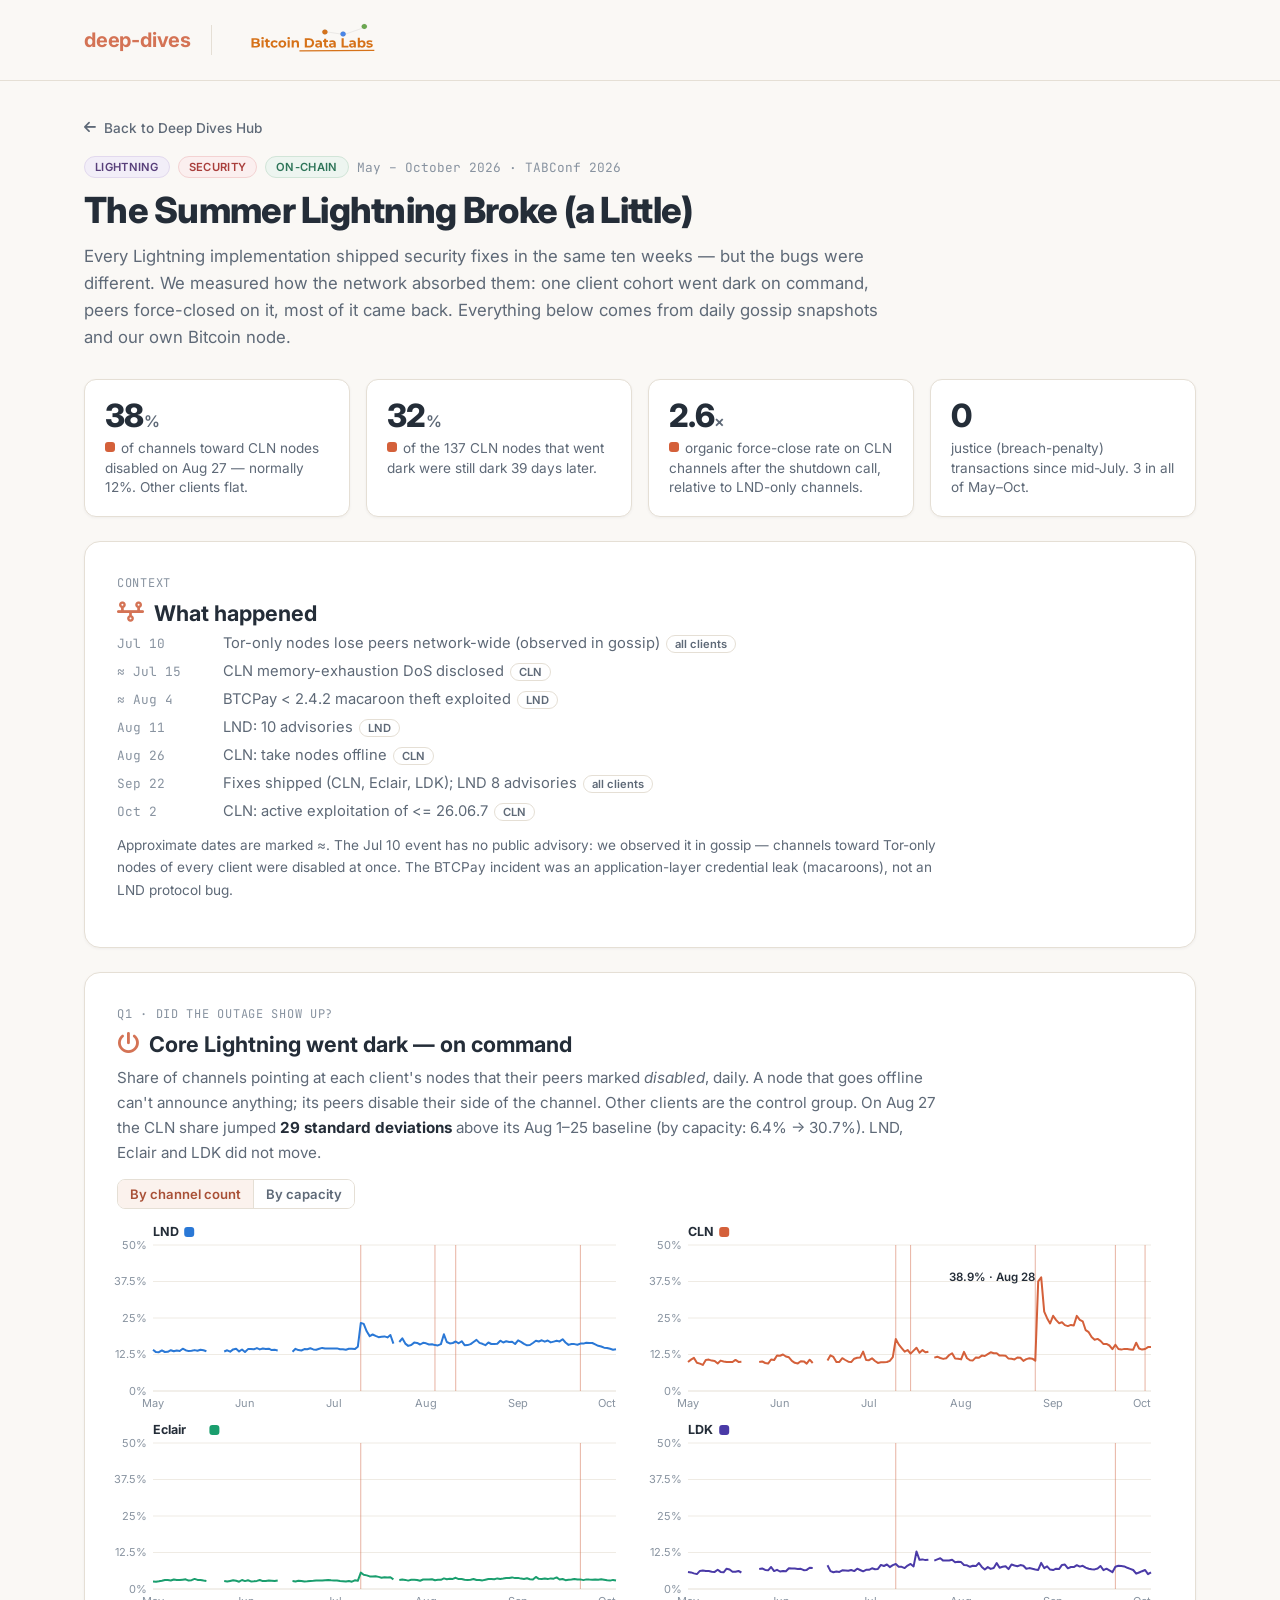
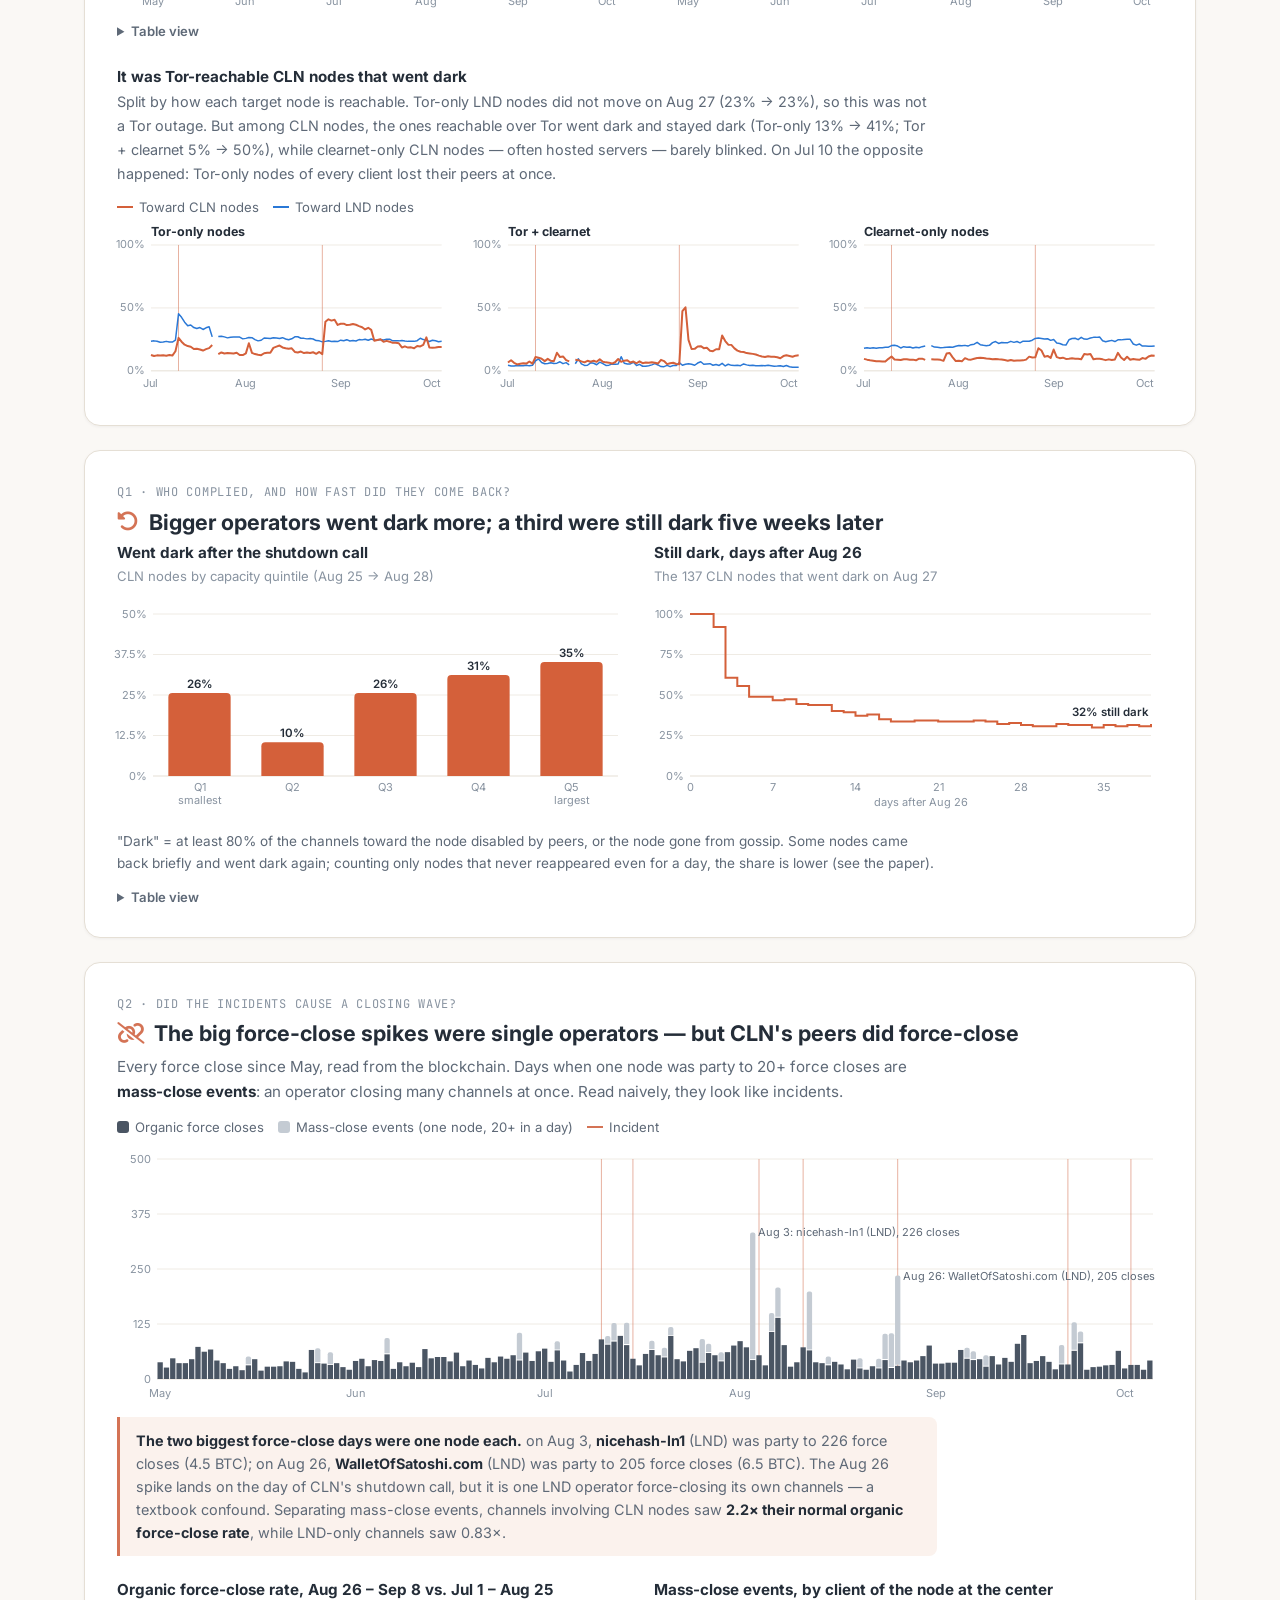
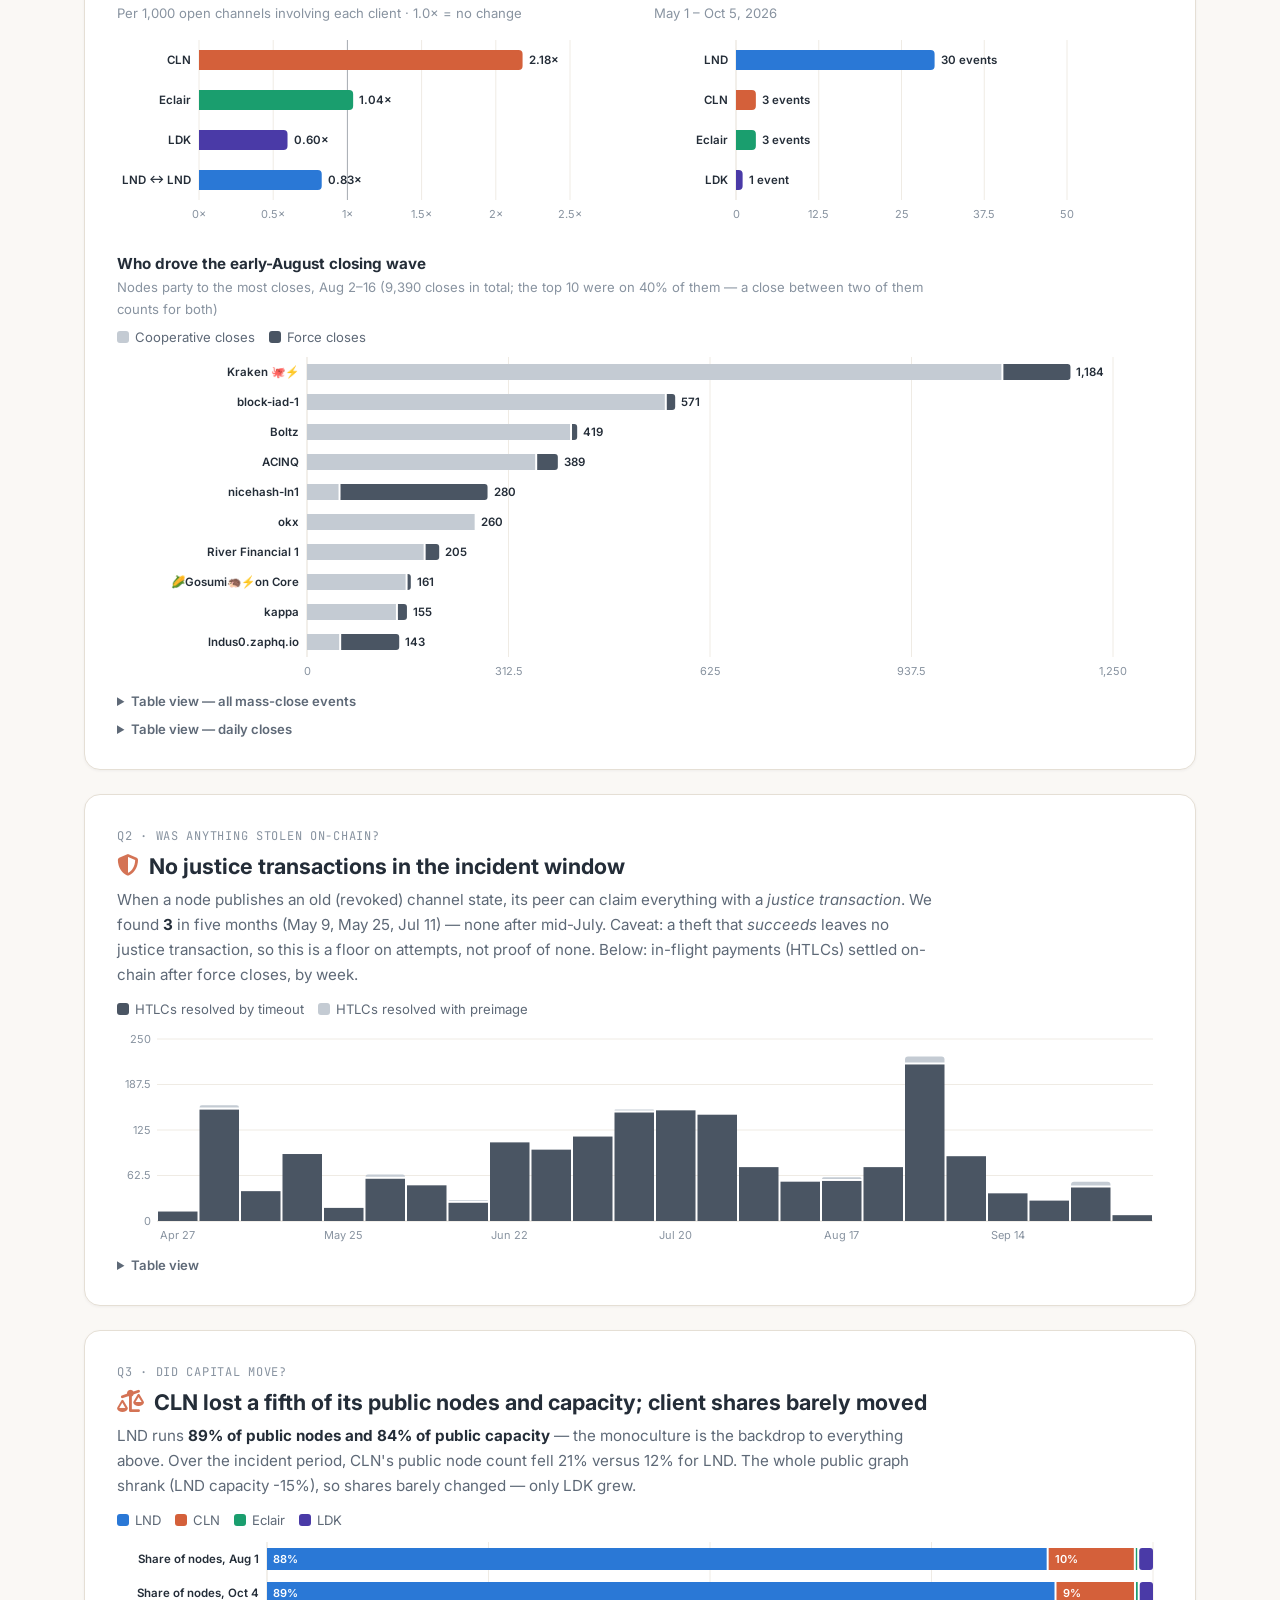
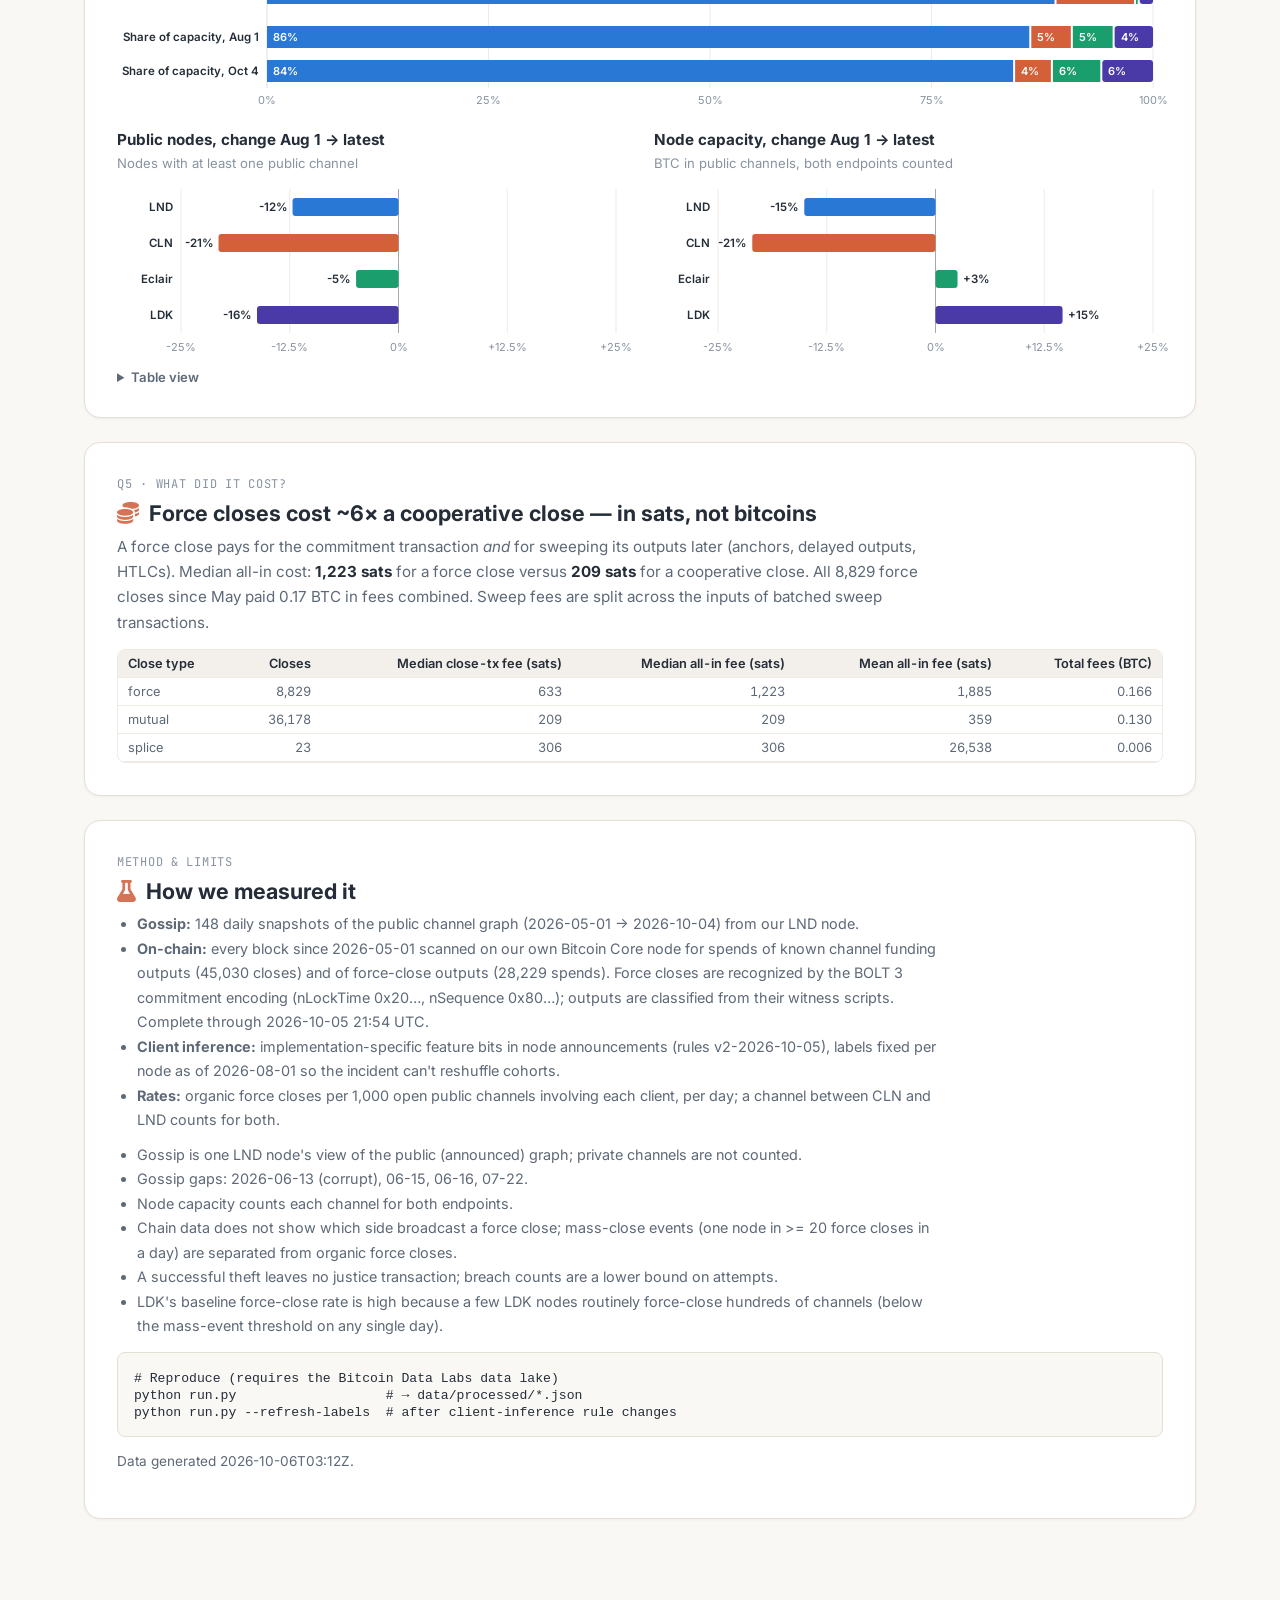
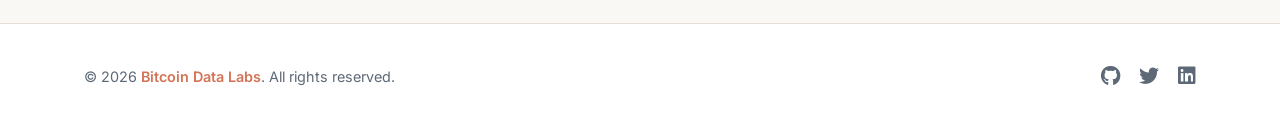
==== commit 17d2a8f5: "feat: transport split, Jul 10 Tor event, consistent went-dark cohort - CLN outage split by target tr" ====
--- a/analyses/2026-10-lightning-network-analysis/index.html
+++ b/analyses/2026-10-lightning-network-analysis/index.html
@@ -181,7 +181,7 @@
       <p class="kicker">Context</p>
       <h2><i class="fas fa-timeline" style="color: var(--primary);"></i> What happened</h2>
       <ul class="timeline" id="timeline"></ul>
-      <p style="margin-top: 14px; font-size: 0.85rem;">Approximate dates are marked ≈. The BTCPay incident was an application-layer credential leak (macaroons), not an LND protocol bug.</p>
+      <p style="margin-top: 14px; font-size: 0.85rem;">Approximate dates are marked ≈. The Jul 10 event has no public advisory: we observed it in gossip — channels toward Tor-only nodes of every client were disabled at once. The BTCPay incident was an application-layer credential leak (macaroons), not an LND protocol bug.</p>
     </section>
 
     <!-- Q1 outage -->
@@ -197,12 +197,20 @@
       </div>
       <div class="small-multiples" id="outage-sm"></div>
       <details class="tableview"><summary>Table view</summary><div class="tablewrap" id="outage-table"></div></details>
+
+      <h3 style="font-size: 0.95rem; margin: 28px 0 4px 0; color: var(--text-primary);">It was Tor-reachable CLN nodes that went dark</h3>
+      <p style="font-size: 0.9rem;" id="transport-lede"></p>
+      <div class="legend">
+        <span><i class="ln" style="background: var(--c-cln);"></i> Toward CLN nodes</span>
+        <span><i class="ln" style="background: var(--c-lnd);"></i> Toward LND nodes</span>
+      </div>
+      <div class="small-multiples" id="transport-sm" style="grid-template-columns: repeat(auto-fit, minmax(240px, 1fr));"></div>
     </section>
 
     <!-- Compliance & recovery -->
     <section class="report-card">
       <p class="kicker">Q1 · Who complied, and how fast did they come back?</p>
-      <h2><i class="fas fa-rotate-left" style="color: var(--primary);"></i> Bigger operators went dark more; a fifth never came back</h2>
+      <h2><i class="fas fa-rotate-left" style="color: var(--primary);"></i> Bigger operators went dark more; a third were still dark five weeks later</h2>
       <div class="two-col">
         <div>
           <h3>Went dark after the shutdown call</h3>
@@ -215,7 +223,7 @@
           <div class="chart" id="recovery"></div>
         </div>
       </div>
-      <p style="margin-top: 14px; font-size: 0.85rem;">"Dark" = at least 80% of the channels toward the node disabled by peers, or the node gone from gossip.</p>
+      <p style="margin-top: 14px; font-size: 0.85rem;">"Dark" = at least 80% of the channels toward the node disabled by peers, or the node gone from gossip. Some nodes came back briefly and went dark again; counting only nodes that never reappeared even for a day, the share is lower (see the paper).</p>
       <details class="tableview"><summary>Table view</summary><div class="tablewrap" id="recovery-table"></div></details>
     </section>
 
@@ -329,7 +337,7 @@
   document.getElementById('footer-year').textContent = new Date().getFullYear();
 
   (async function () {
-    const FILES = ['meta', 'outage_daily', 'outage_effect', 'cln_compliance_by_size', 'cln_recovery', 'cohort_census',
+    const FILES = ['meta', 'outage_daily', 'outage_by_transport', 'outage_effect', 'cln_compliance_by_size', 'cln_recovery', 'cohort_census',
                    'closes_daily', 'mass_close_events', 'top_closers_aug', 'force_close_rates', 'spend_events_daily', 'fees_by_close_type'];
     const D = {};
     try {
@@ -459,10 +467,9 @@
       const max = niceMax(Math.max(...od.map(r => r[key])));
       const box = document.getElementById('outage-sm');
       box.innerHTML = '';
-      for (const c of CLIENTS) {
-        const div = document.createElement('div');
-        div.className = 'chart';
-        box.appendChild(div);
+      const divs = CLIENTS.map(() => { const d = document.createElement('div'); d.className = 'chart'; box.appendChild(d); return d; });
+      for (const [ci, c] of CLIENTS.entries()) {
+        const div = divs[ci];
         const W = Math.max(div.clientWidth, 300), H = 190, m = { l: 36, r: 12, t: 22, b: 22 };
         const s = svg(div, W, H);
         const g = el('g', {}, s);
@@ -516,6 +523,50 @@
       ['Disabled %', r => fmt(r.pct_disabled, 1)], ['Capacity BTC', r => fmt(r.cap_btc, 1)], ['Capacity disabled %', r => fmt(r.pct_cap_disabled, 1)]],
       od.filter(r => r.date >= '2026-08-15' && r.date <= '2026-09-10'));
 
+    // ---------- by transport ----------
+    const tr = D.outage_by_transport.filter(r => r.date >= '2026-07-01');
+    const trDates = [...new Set(tr.map(r => r.date))].sort();
+    const trAt = (t, n, d) => (tr.find(r => r.target === t && r.net === n && r.date === d) || {}).pct_disabled;
+    document.getElementById('transport-lede').innerHTML = `Split by how each target node is reachable. Tor-only LND nodes did not move on Aug 27 (${fmt(trAt('LND', 'tor-only', '2026-08-26'), 0)}% → ${fmt(trAt('LND', 'tor-only', '2026-08-27'), 0)}%), so this was not a Tor outage. But among CLN nodes, the ones reachable over Tor went dark and stayed dark (Tor-only ${fmt(trAt('CLN', 'tor-only', '2026-08-26'), 0)}% → ${fmt(trAt('CLN', 'tor-only', '2026-08-28'), 0)}%; Tor + clearnet ${fmt(trAt('CLN', 'both', '2026-08-26'), 0)}% → ${fmt(trAt('CLN', 'both', '2026-08-28'), 0)}%), while clearnet-only CLN nodes — often hosted servers — barely blinked. On Jul 10 the opposite happened: Tor-only nodes of every client lost their peers at once.`;
+    function drawTransport() {
+      const box = document.getElementById('transport-sm');
+      box.innerHTML = '';
+      const max = niceMax(Math.max(...tr.map(r => r.pct_disabled)));
+      const panels = [['tor-only', 'Tor-only nodes'], ['both', 'Tor + clearnet'], ['clearnet-only', 'Clearnet-only nodes']]
+        .map(([net, title]) => { const div = document.createElement('div'); div.className = 'chart'; box.appendChild(div); return [net, title, div]; });
+      for (const [net, title, div] of panels) {
+        const W = Math.max(div.clientWidth, 240), H = 170, m = { l: 34, r: 8, t: 22, b: 22 };
+        const s = svg(div, W, H), g = el('g', {}, s);
+        const X = timeScale(trDates, m.l, W - m.r), Y = v => H - m.b - v / max * (H - m.t - m.b);
+        const tt = el('text', { x: m.l, y: 13, class: 'panel-title' }, g); tt.textContent = title;
+        yGrid(g, m.l, W - m.r, Y, max, 2, v => v + '%');
+        monthTicks(g, trDates, X, H - 6);
+        incidentLines(g, trDates, X, m.t, H - m.b, i => i.date === '2026-07-10' || i.date === '2026-08-26');
+        const series = {};
+        for (const c of ['LND', 'CLN']) {
+          const rows = tr.filter(r => r.target === c && r.net === net).sort((a, b) => a.date < b.date ? -1 : 1);
+          series[c] = rows;
+          let d = '', prev = null;
+          for (const r of rows) {
+            const gap = prev && (parse(r.date) - parse(prev.date)) > 86400000 * 1.5;
+            d += `${!prev || gap ? 'M' : 'L'}${X(r.date).toFixed(1)},${Y(r.pct_disabled).toFixed(1)}`; prev = r;
+          }
+          el('path', { d, fill: 'none', stroke: COLOR[c], 'stroke-width': c === 'CLN' ? 2 : 1.5, 'stroke-linejoin': 'round' }, g);
+        }
+        const cross = el('line', { y1: m.t, y2: H - m.b, stroke: INK, 'stroke-width': 1, opacity: 0 }, g);
+        const hit = el('rect', { x: m.l, y: m.t, width: W - m.l - m.r, height: H - m.t - m.b, fill: 'transparent' }, s);
+        hit.addEventListener('mousemove', ev => {
+          const pt = s.createSVGPoint(); pt.x = ev.clientX; pt.y = ev.clientY;
+          const px = pt.matrixTransform(s.getScreenCTM().inverse()).x;
+          const d = trDates.reduce((a, b) => Math.abs(X(b) - px) < Math.abs(X(a) - px) ? b : a);
+          cross.setAttribute('x1', X(d)); cross.setAttribute('x2', X(d)); cross.setAttribute('opacity', 0.35);
+          const v = c => (series[c].find(r => r.date === d) || {});
+          showTip(`<b>${title} · ${fmtDay(parse(d))}</b><br><span class="tsw" style="background:${COLOR.CLN}"></span>CLN ${fmt(v('CLN').pct_disabled, 1)}% of ${int(v('CLN').dirs || 0)}<br><span class="tsw" style="background:${COLOR.LND}"></span>LND ${fmt(v('LND').pct_disabled, 1)}% of ${int(v('LND').dirs || 0)}`, ev);
+        });
+        hit.addEventListener('mouseleave', () => { cross.setAttribute('opacity', 0); hideTip(); });
+      }
+    }
+
     // ---------- compliance bars ----------
     function drawCompliance() {
       const div = document.getElementById('compliance');
@@ -819,7 +870,7 @@
     document.getElementById('generated').textContent = `Data generated ${meta.generated_utc}.`;
 
     // ---------- render & resize ----------
-    function drawAll() { drawOutage(); drawCompliance(); drawRecovery(); drawCloses(); drawRates(); drawMass(); drawWave(); drawHtlc(); drawCensus();
+    function drawAll() { drawOutage(); drawTransport(); drawCompliance(); drawRecovery(); drawCloses(); drawRates(); drawMass(); drawWave(); drawHtlc(); drawCensus();
       drawChange('nodechange', 'nodes', v => int(v) + ' nodes'); drawChange('capchange', 'cap_btc', v => fmt(v, 0) + ' BTC'); }
     drawAll();
     let rt; window.addEventListener('resize', () => { clearTimeout(rt); rt = setTimeout(drawAll, 150); });
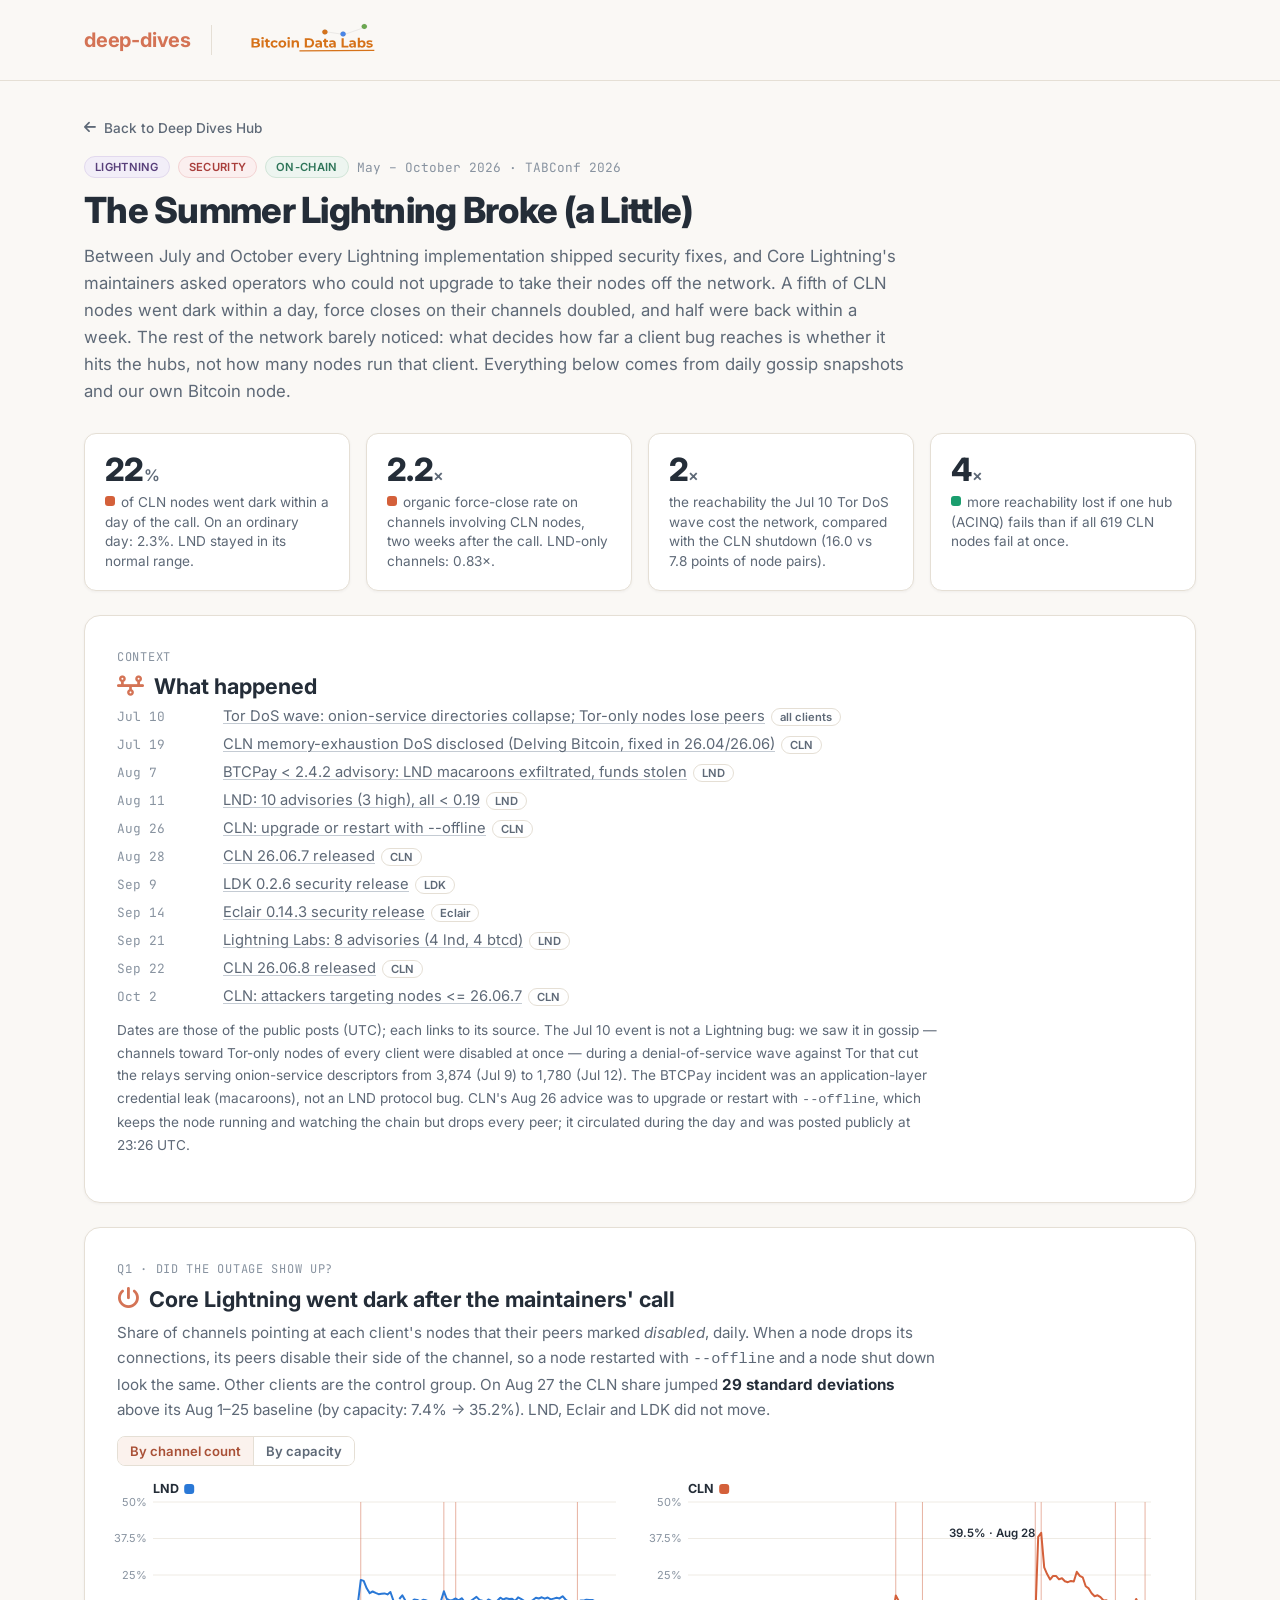
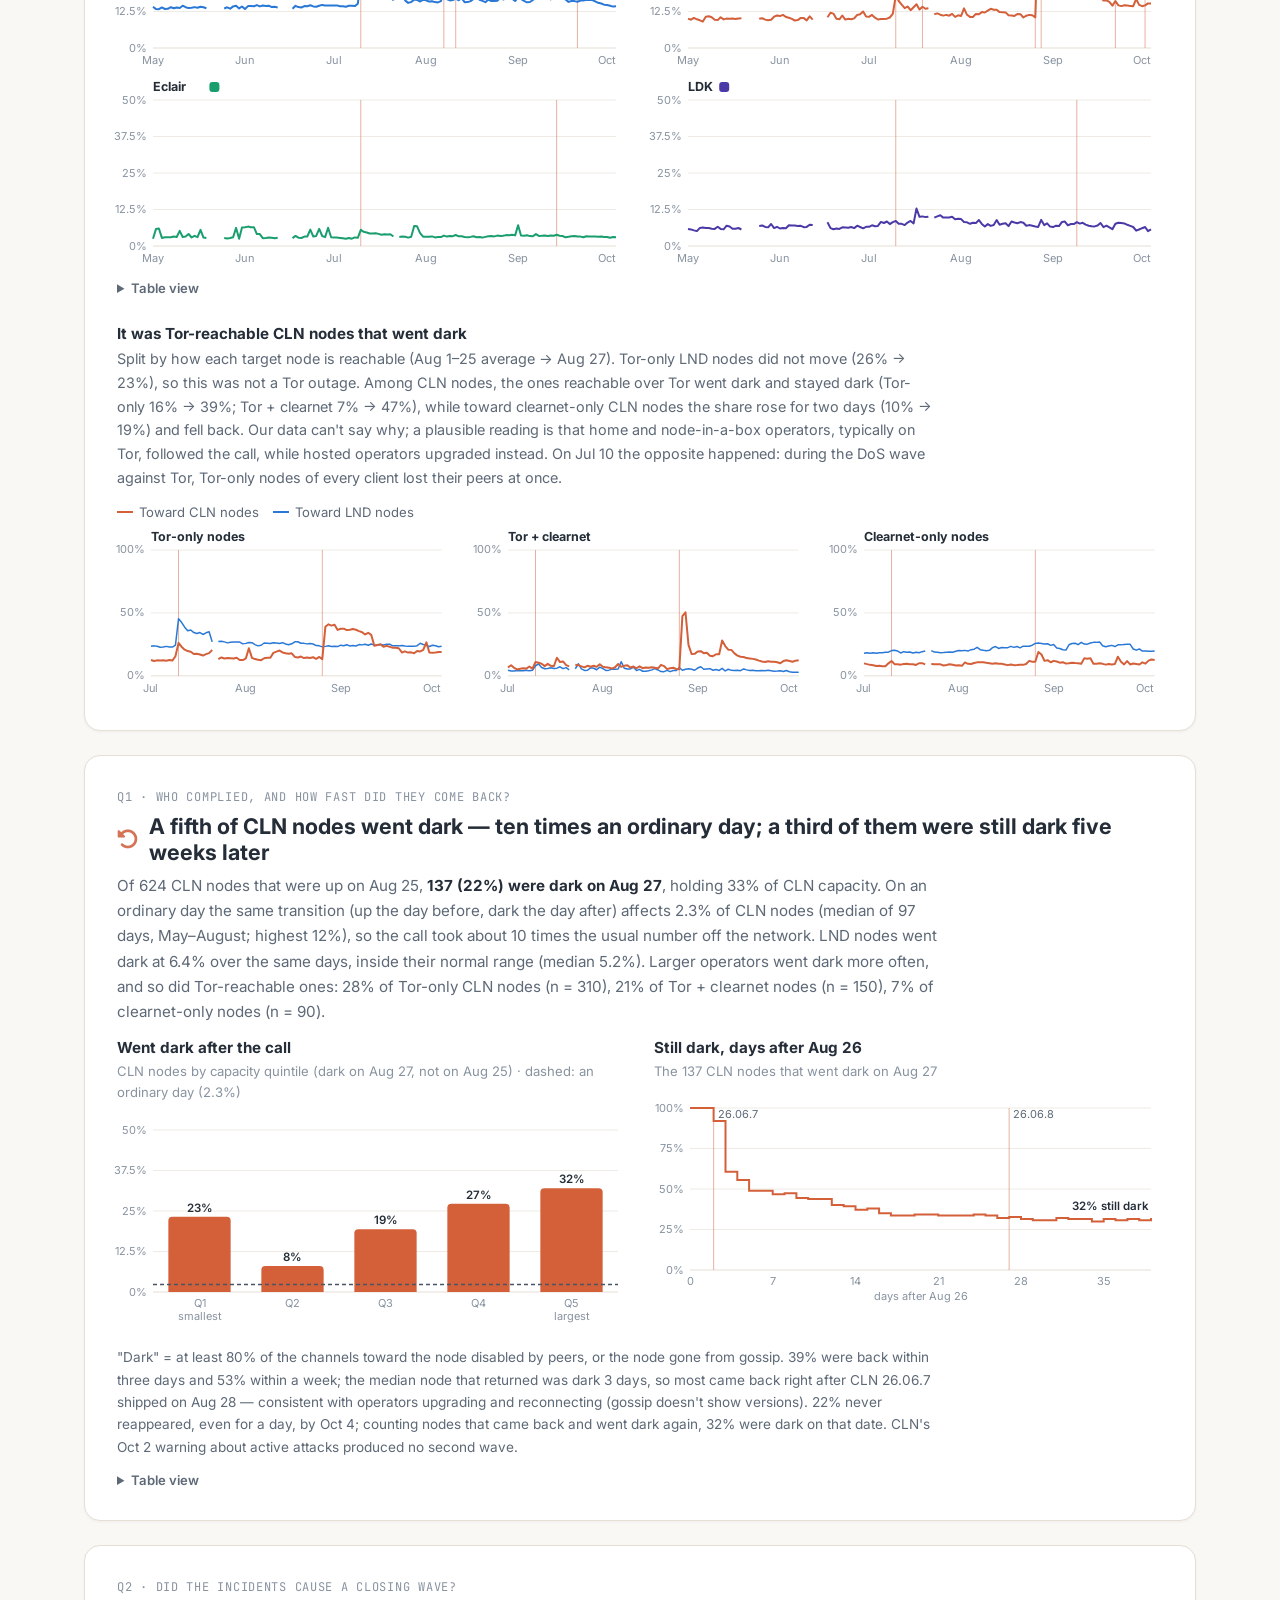
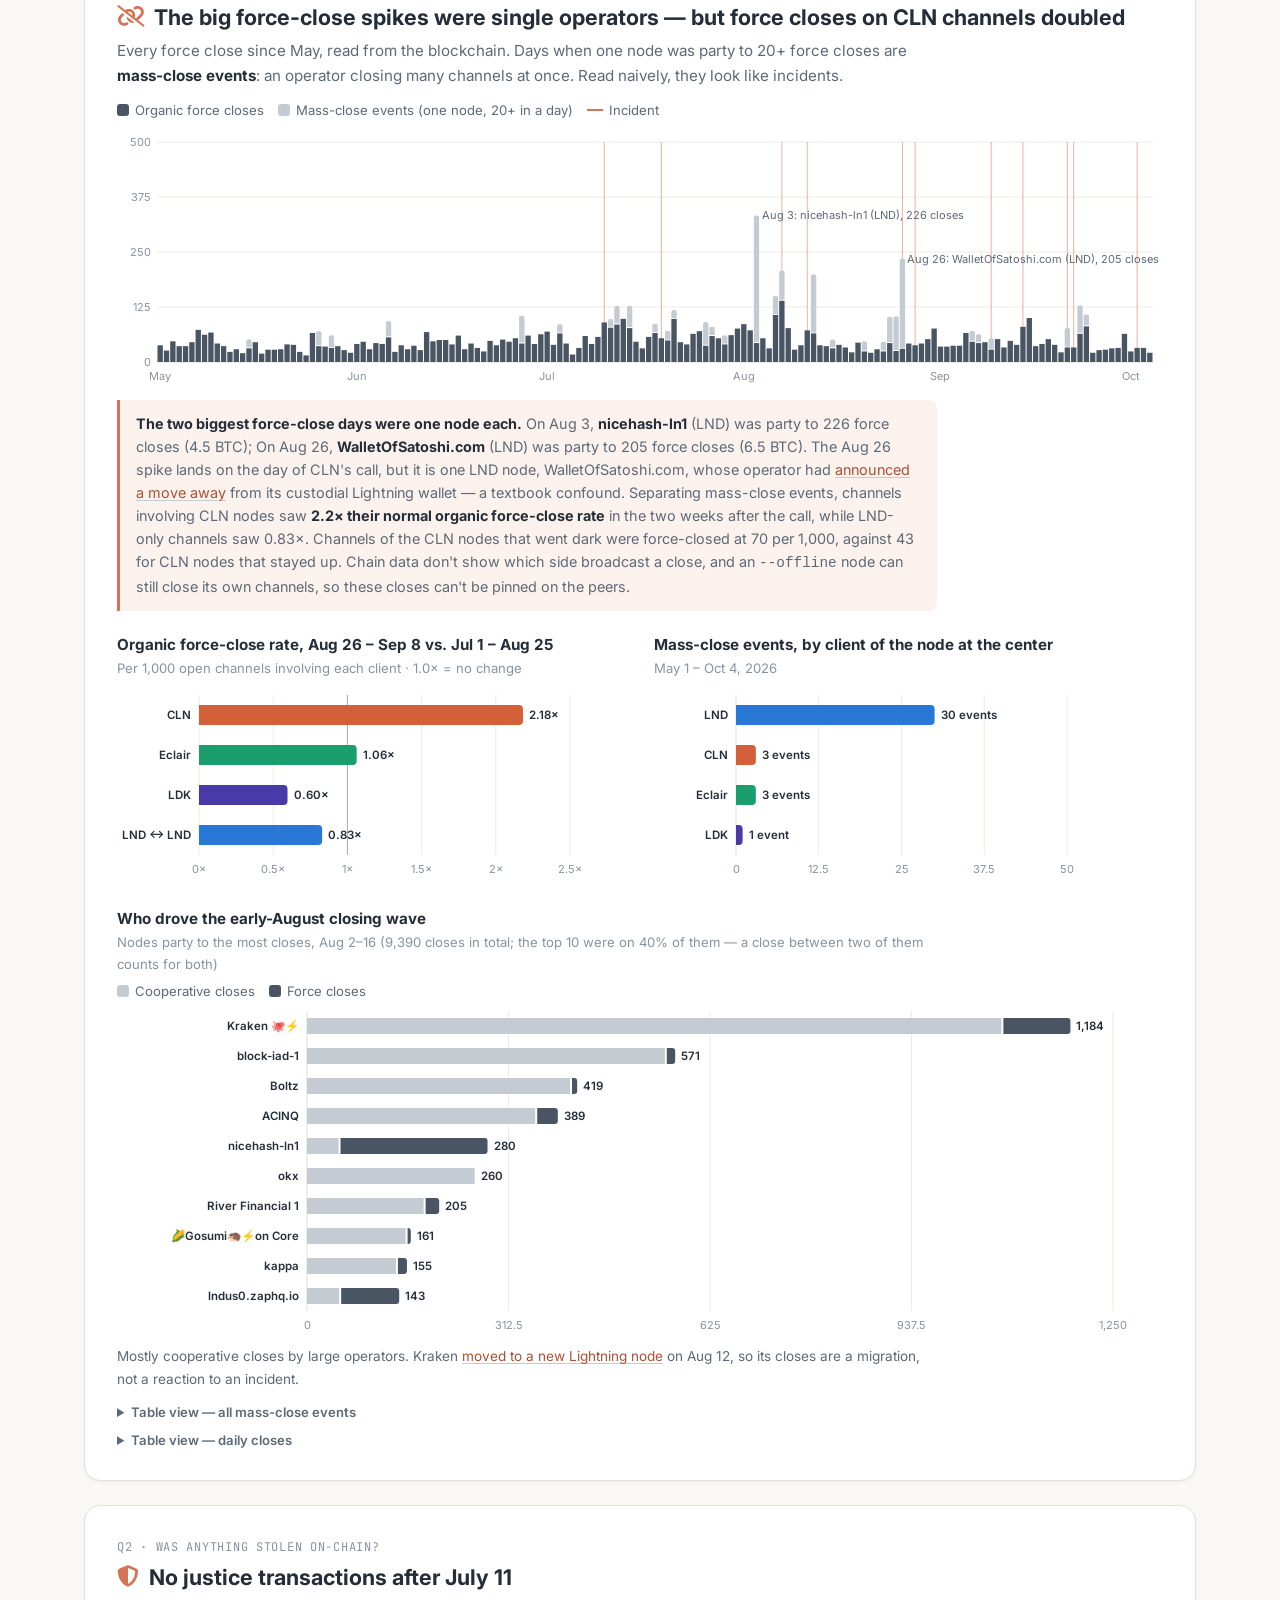
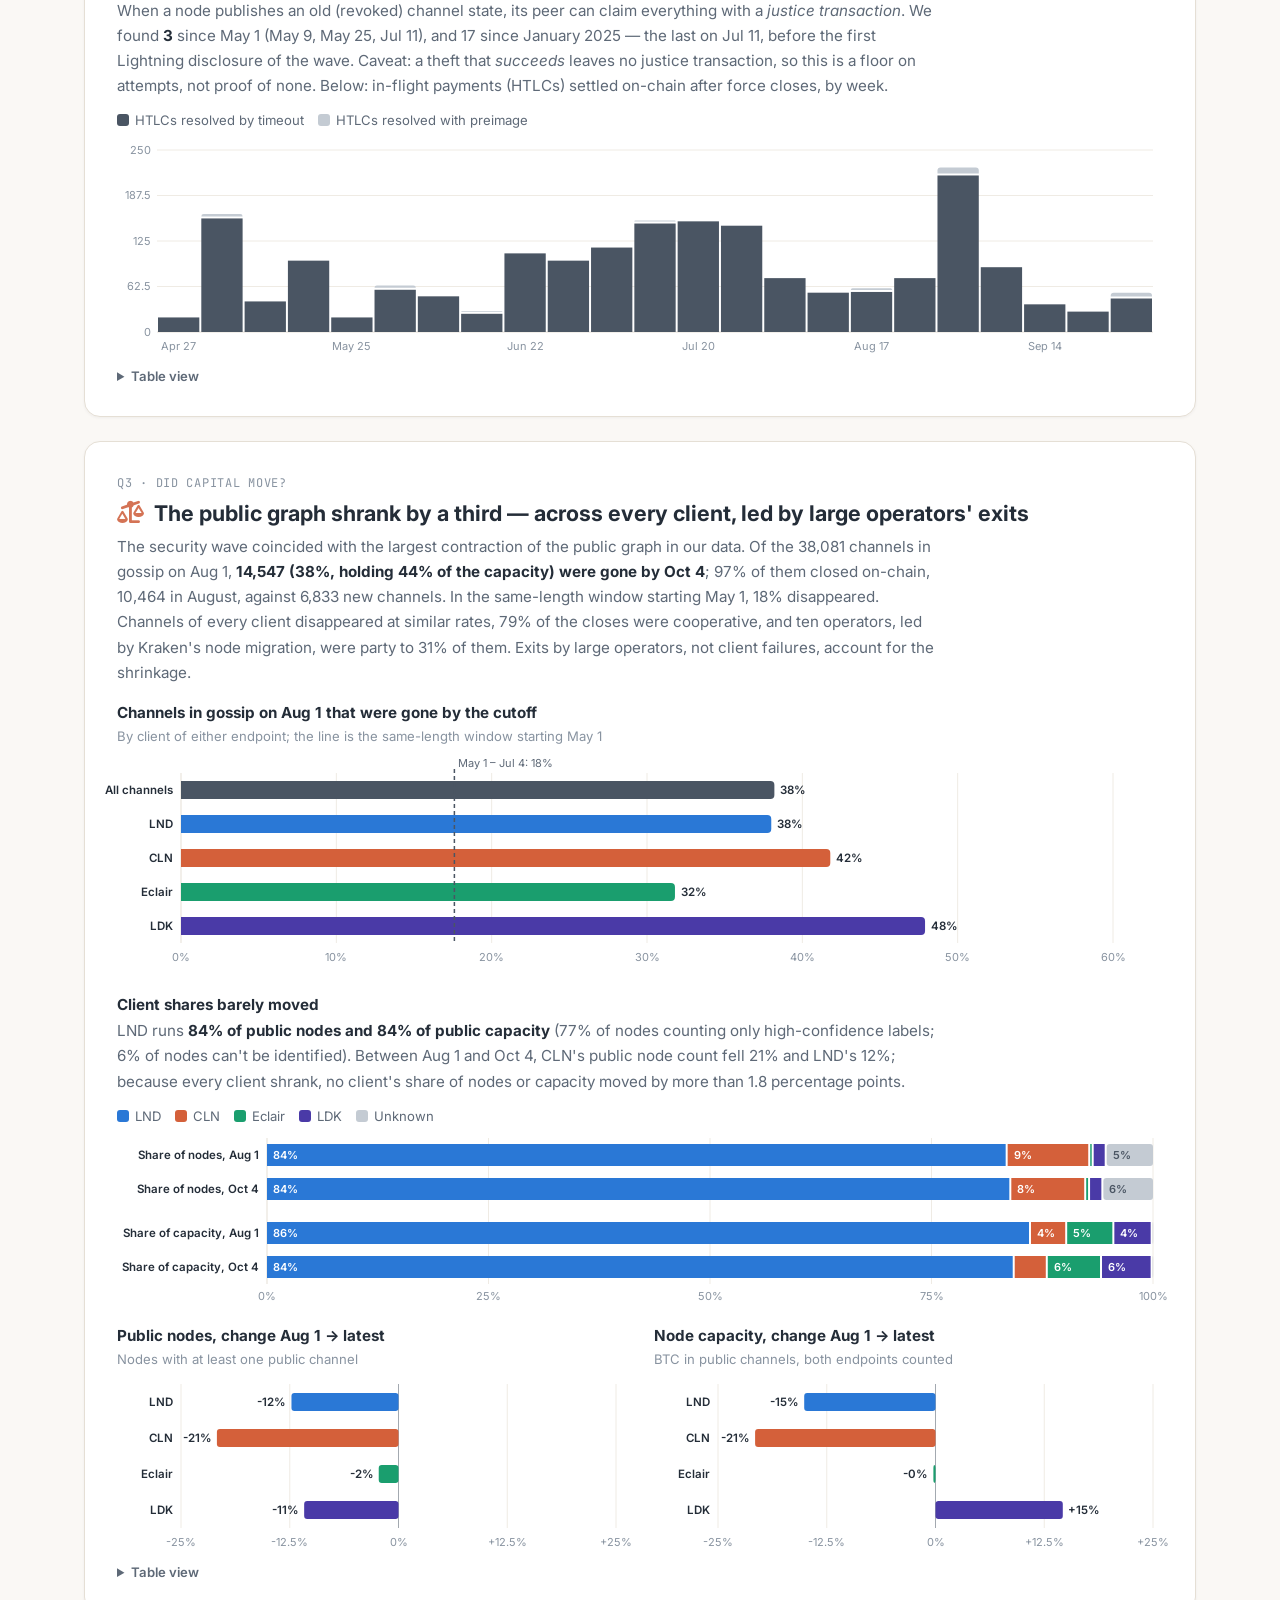
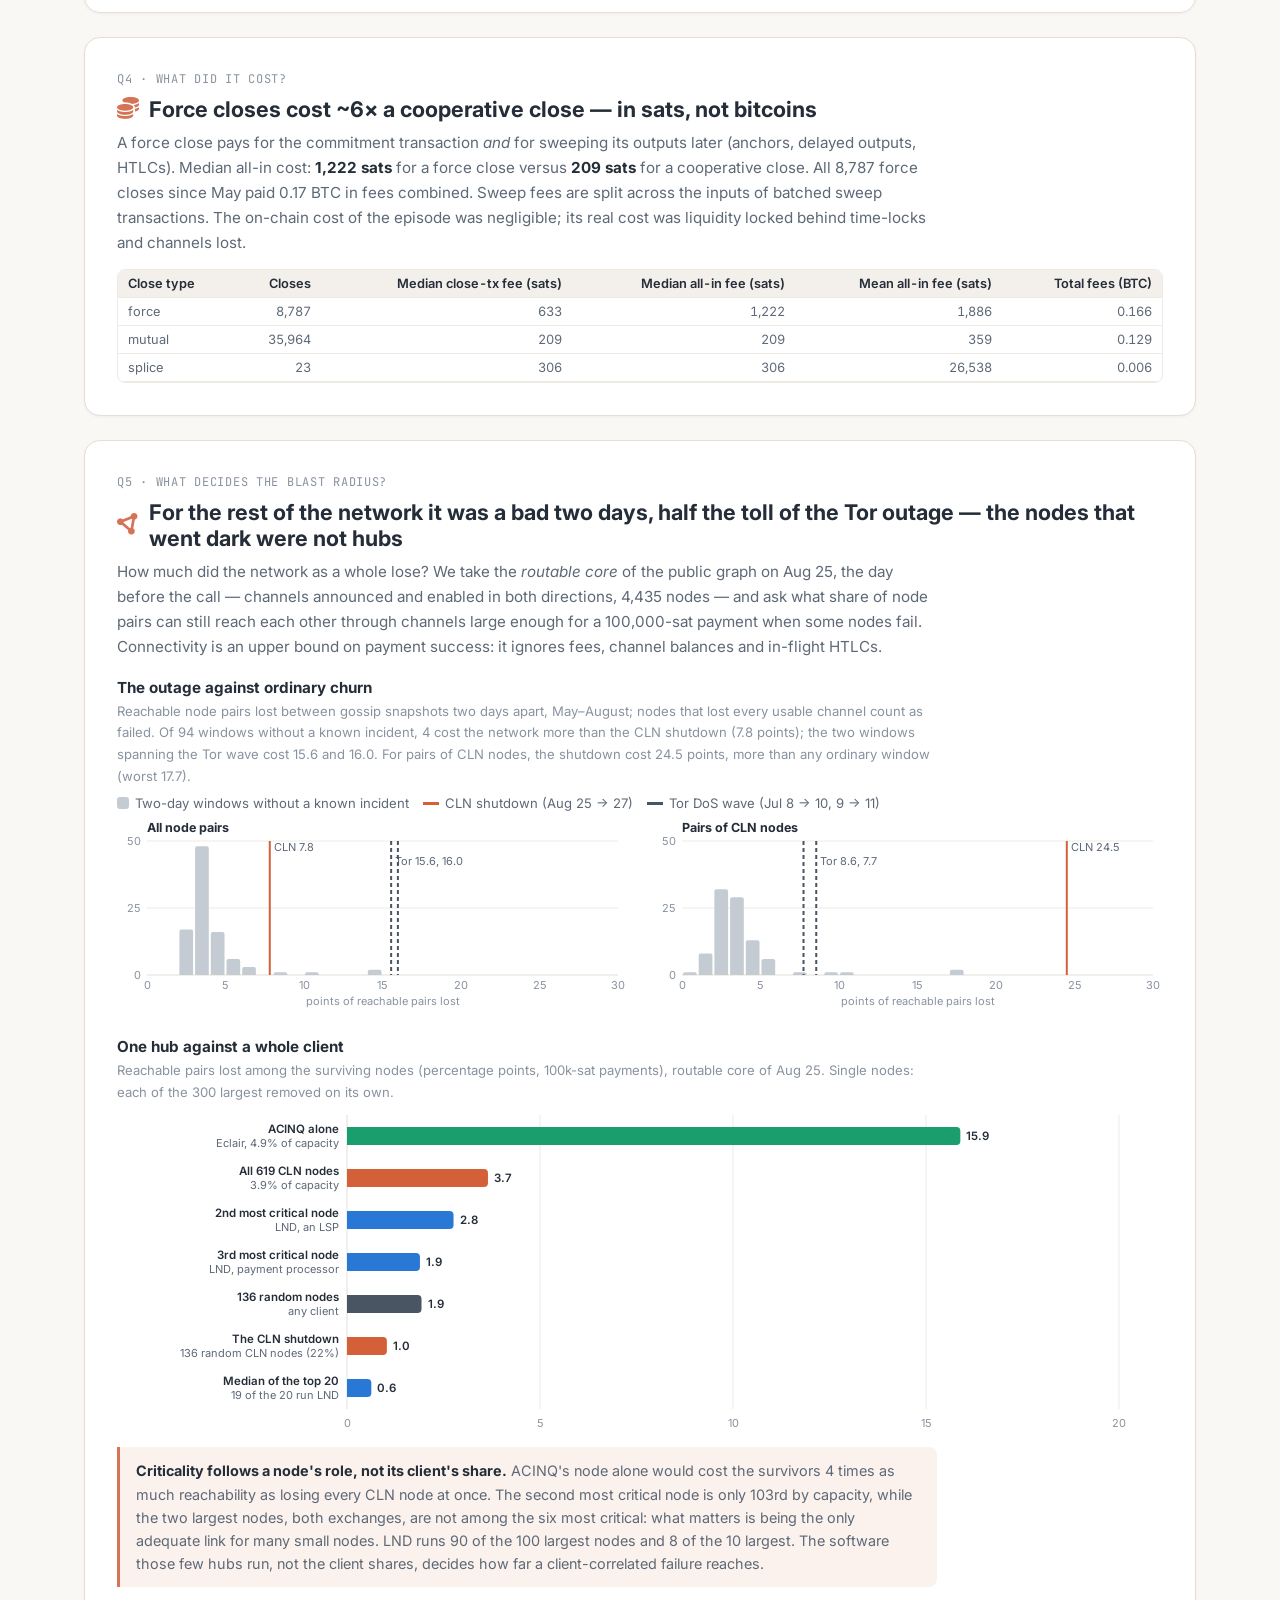
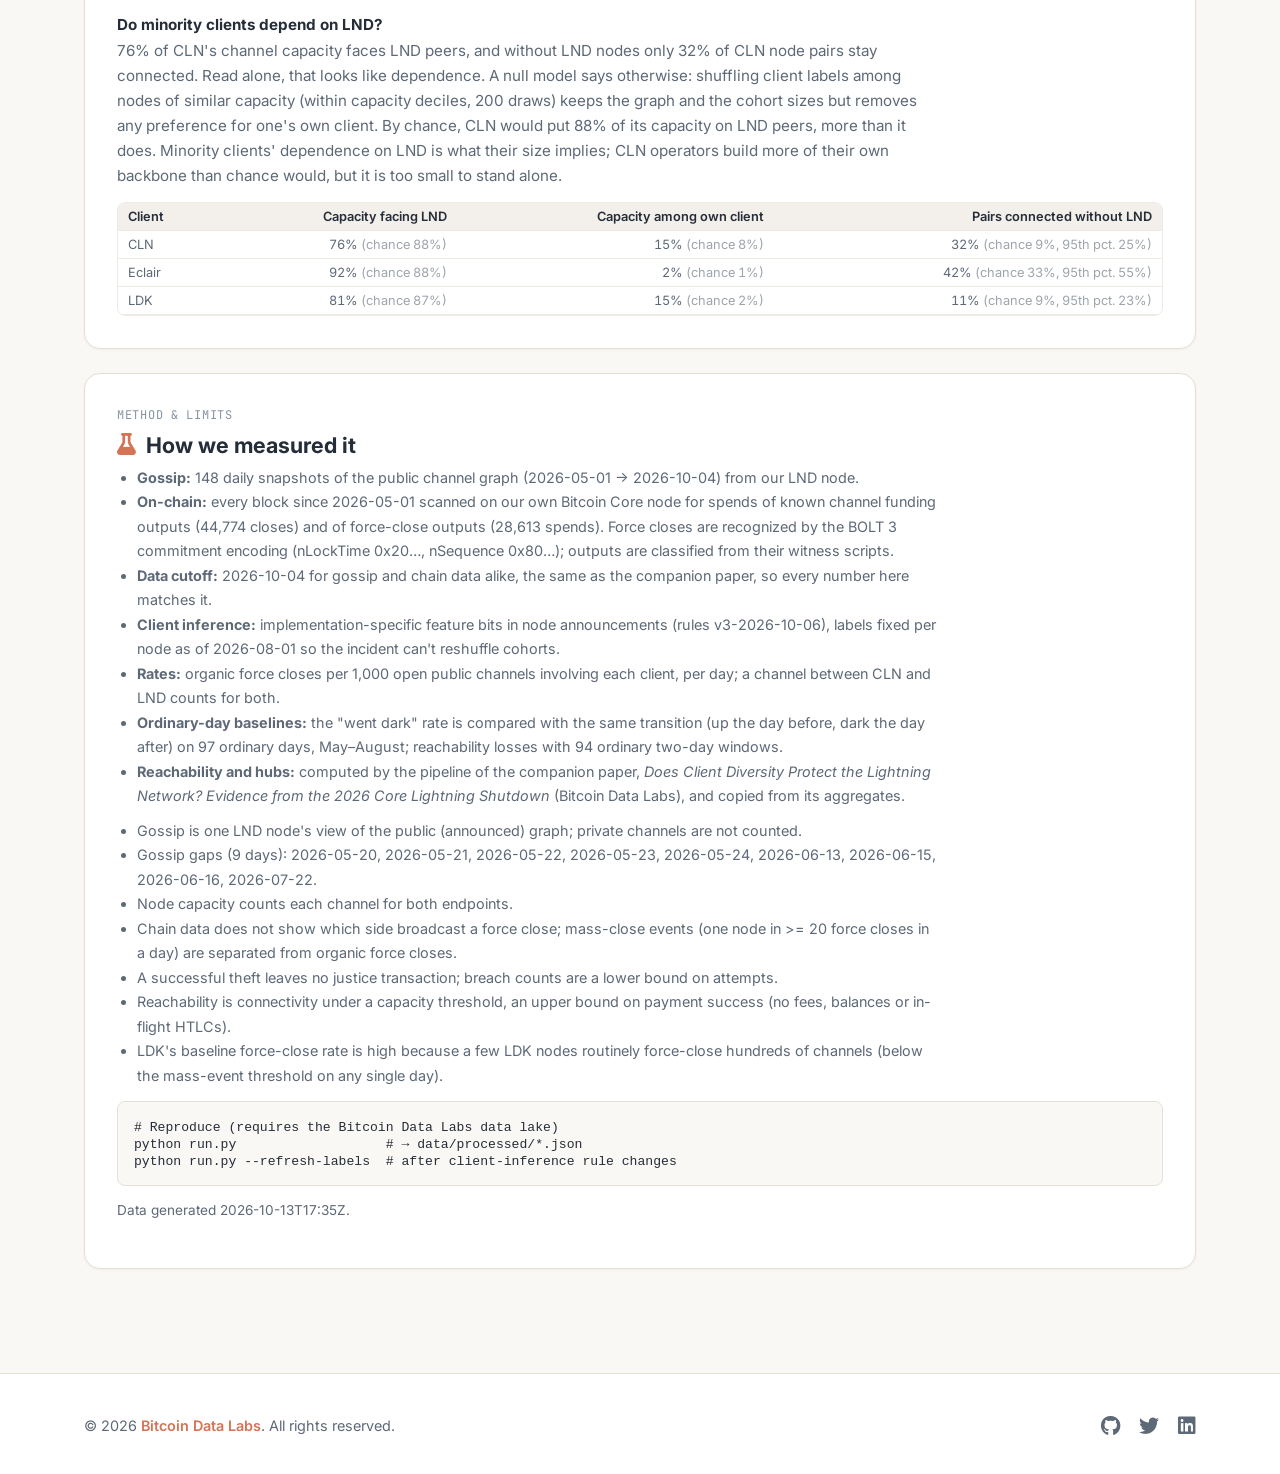
==== commit 78bf702e: "Lightning deep dive: paper-consistent client census, TABConf deck numbers - Client census uses the p" ====
--- a/analyses/2026-10-lightning-network-analysis/index.html
+++ b/analyses/2026-10-lightning-network-analysis/index.html
@@ -46,6 +46,9 @@
     }
     .report-card p { color: var(--text-secondary); line-height: 1.65; margin: 0 0 14px 0; font-size: 0.95rem; max-width: 820px; }
     .report-card p strong { color: var(--text-primary); }
+    .report-card a { color: var(--primary-dark); text-decoration: underline; text-decoration-color: var(--ink-mark-light); text-underline-offset: 2px; }
+    .report-card a:hover { color: var(--primary); text-decoration-color: currentColor; }
+    .timeline a { color: var(--text-secondary); }
 
     .back-link {
       display: inline-flex; align-items: center; gap: 8px; color: var(--text-secondary);
@@ -168,9 +171,11 @@
         The Summer Lightning Broke (a Little)
       </h1>
       <p style="font-size: 1.05rem; color: var(--text-secondary); max-width: 820px; line-height: 1.6; margin: 0;">
-        Every Lightning implementation shipped security fixes in the same ten weeks — but the bugs were different.
-        We measured how the network absorbed them: one client cohort went dark on command, peers force-closed on it,
-        most of it came back. Everything below comes from daily gossip snapshots and our own Bitcoin node.
+        Between July and October every Lightning implementation shipped security fixes, and Core Lightning's maintainers
+        asked operators who could not upgrade to take their nodes off the network. A fifth of CLN nodes went dark within a day,
+        force closes on their channels doubled, and half were back within a week. The rest of the network barely noticed:
+        what decides how far a client bug reaches is whether it hits the hubs, not how many nodes run that client.
+        Everything below comes from daily gossip snapshots and our own Bitcoin node.
       </p>
     </div>
 
@@ -181,14 +186,14 @@
       <p class="kicker">Context</p>
       <h2><i class="fas fa-timeline" style="color: var(--primary);"></i> What happened</h2>
       <ul class="timeline" id="timeline"></ul>
-      <p style="margin-top: 14px; font-size: 0.85rem;">Approximate dates are marked ≈. The Jul 10 event has no public advisory: we observed it in gossip — channels toward Tor-only nodes of every client were disabled at once. The BTCPay incident was an application-layer credential leak (macaroons), not an LND protocol bug.</p>
+      <p style="margin-top: 14px; font-size: 0.85rem;">Dates are those of the public posts (UTC); each links to its source. The Jul 10 event is not a Lightning bug: we saw it in gossip — channels toward Tor-only nodes of every client were disabled at once — during a denial-of-service wave against Tor that cut the relays serving onion-service descriptors from 3,874 (Jul 9) to 1,780 (Jul 12). The BTCPay incident was an application-layer credential leak (macaroons), not an LND protocol bug. CLN's Aug 26 advice was to upgrade or restart with <code>--offline</code>, which keeps the node running and watching the chain but drops every peer; it circulated during the day and was posted publicly at 23:26 UTC.</p>
     </section>
 
     <!-- Q1 outage -->
     <section class="report-card">
       <p class="kicker">Q1 · Did the outage show up?</p>
-      <h2><i class="fas fa-power-off" style="color: var(--primary);"></i> Core Lightning went dark — on command</h2>
-      <p id="outage-lede">Share of channels pointing at each client's nodes that their peers marked <em>disabled</em>, daily. A node that goes offline can't announce anything; its peers disable their side of the channel. Other clients are the control group.</p>
+      <h2><i class="fas fa-power-off" style="color: var(--primary);"></i> Core Lightning went dark after the maintainers' call</h2>
+      <p id="outage-lede">Share of channels pointing at each client's nodes that their peers marked <em>disabled</em>, daily. When a node drops its connections, its peers disable their side of the channel, so a node restarted with <code>--offline</code> and a node shut down look the same. Other clients are the control group.</p>
       <div class="controls">
         <div class="seg" role="group" aria-label="Weighting">
           <button type="button" data-w="count" aria-pressed="true">By channel count</button>
@@ -210,11 +215,12 @@
     <!-- Compliance & recovery -->
     <section class="report-card">
       <p class="kicker">Q1 · Who complied, and how fast did they come back?</p>
-      <h2><i class="fas fa-rotate-left" style="color: var(--primary);"></i> Bigger operators went dark more; a third were still dark five weeks later</h2>
+      <h2><i class="fas fa-rotate-left" style="color: var(--primary);"></i> A fifth of CLN nodes went dark — ten times an ordinary day; a third of them were still dark five weeks later</h2>
+      <p id="compliance-lede"></p>
       <div class="two-col">
         <div>
-          <h3>Went dark after the shutdown call</h3>
-          <p class="sub">CLN nodes by capacity quintile (Aug 25 → Aug 28)</p>
+          <h3>Went dark after the call</h3>
+          <p class="sub" id="compliance-sub">CLN nodes by capacity quintile (dark on Aug 27, not on Aug 25)</p>
           <div class="chart" id="compliance"></div>
         </div>
         <div>
@@ -223,14 +229,14 @@
           <div class="chart" id="recovery"></div>
         </div>
       </div>
-      <p style="margin-top: 14px; font-size: 0.85rem;">"Dark" = at least 80% of the channels toward the node disabled by peers, or the node gone from gossip. Some nodes came back briefly and went dark again; counting only nodes that never reappeared even for a day, the share is lower (see the paper).</p>
+      <p style="margin-top: 14px; font-size: 0.85rem;" id="recovery-note"></p>
       <details class="tableview"><summary>Table view</summary><div class="tablewrap" id="recovery-table"></div></details>
     </section>
 
     <!-- Q2 closes -->
     <section class="report-card">
       <p class="kicker">Q2 · Did the incidents cause a closing wave?</p>
-      <h2><i class="fas fa-link-slash" style="color: var(--primary);"></i> The big force-close spikes were single operators — but CLN's peers did force-close</h2>
+      <h2><i class="fas fa-link-slash" style="color: var(--primary);"></i> The big force-close spikes were single operators — but force closes on CLN channels doubled</h2>
       <p>Every force close since May, read from the blockchain. Days when one node was party to 20+ force closes are <strong>mass-close events</strong>: an operator closing many channels at once. Read naively, they look like incidents.</p>
       <div class="legend">
         <span><i class="sw" style="background: var(--ink-mark);"></i> Organic force closes</span>
@@ -247,7 +253,7 @@
         </div>
         <div>
           <h3>Mass-close events, by client of the node at the center</h3>
-          <p class="sub">May 1 – Oct 5, 2026</p>
+          <p class="sub" id="mass-sub"></p>
           <div class="chart" id="mass"></div>
         </div>
       </div>
@@ -258,6 +264,7 @@
         <span><i class="sw" style="background: var(--ink-mark);"></i> Force closes</span>
       </div>
       <div class="chart" id="wave"></div>
+      <p style="margin-top: 10px; font-size: 0.85rem;">Mostly cooperative closes by large operators. Kraken <a href="https://support.kraken.com/articles/9829766858260-connecting-to-kraken-s-lightning-node" target="_blank" rel="noopener">moved to a new Lightning node</a> on Aug 12, so its closes are a migration, not a reaction to an incident.</p>
       <details class="tableview"><summary>Table view — all mass-close events</summary><div class="tablewrap" id="mass-table"></div></details>
       <details class="tableview"><summary>Table view — daily closes</summary><div class="tablewrap" id="closes-table"></div></details>
     </section>
@@ -265,7 +272,7 @@
     <!-- Q2 resolution -->
     <section class="report-card">
       <p class="kicker">Q2 · Was anything stolen on-chain?</p>
-      <h2><i class="fas fa-shield-halved" style="color: var(--primary);"></i> No justice transactions in the incident window</h2>
+      <h2><i class="fas fa-shield-halved" style="color: var(--primary);"></i> No justice transactions after July 11</h2>
       <p id="breach-lede"></p>
       <div class="legend">
         <span><i class="sw" style="background: var(--ink-mark);"></i> HTLCs resolved by timeout</span>
@@ -278,7 +285,12 @@
     <!-- Q3 capital -->
     <section class="report-card">
       <p class="kicker">Q3 · Did capital move?</p>
-      <h2><i class="fas fa-scale-unbalanced" style="color: var(--primary);"></i> CLN lost a fifth of its public nodes and capacity; client shares barely moved</h2>
+      <h2><i class="fas fa-scale-unbalanced" style="color: var(--primary);"></i> The public graph shrank by a third — across every client, led by large operators' exits</h2>
+      <p id="contraction-lede"></p>
+      <h3 style="font-size: 0.95rem; margin: 18px 0 4px 0; color: var(--text-primary);">Channels in gossip on Aug 1 that were gone by the cutoff</h3>
+      <p class="sub" style="font-size: 0.82rem; color: var(--text-muted); margin: 0 0 8px 0;">By client of either endpoint; the line is the same-length window starting May 1</p>
+      <div class="chart" id="contraction"></div>
+      <h3 style="font-size: 0.95rem; margin: 28px 0 4px 0; color: var(--text-primary);">Client shares barely moved</h3>
       <p id="census-lede"></p>
       <div class="legend" id="census-legend"></div>
       <div class="chart" id="census"></div>
@@ -299,10 +311,32 @@
 
     <!-- Q5 cost -->
     <section class="report-card">
-      <p class="kicker">Q5 · What did it cost?</p>
+      <p class="kicker">Q4 · What did it cost?</p>
       <h2><i class="fas fa-coins" style="color: var(--primary);"></i> Force closes cost ~6× a cooperative close — in sats, not bitcoins</h2>
       <p id="fees-lede"></p>
       <div class="tablewrap" id="fees-table" style="max-height: none;"></div>
+    </section>
+
+    <!-- Q5 blast radius -->
+    <section class="report-card">
+      <p class="kicker">Q5 · What decides the blast radius?</p>
+      <h2><i class="fas fa-circle-nodes" style="color: var(--primary);"></i> For the rest of the network it was a bad two days, half the toll of the Tor outage — the nodes that went dark were not hubs</h2>
+      <p id="blast-lede"></p>
+      <h3 style="font-size: 0.95rem; margin: 18px 0 4px 0; color: var(--text-primary);">The outage against ordinary churn</h3>
+      <p class="sub" style="font-size: 0.82rem; color: var(--text-muted); margin: 0 0 8px 0;" id="placebo-sub"></p>
+      <div class="legend">
+        <span><i class="sw" style="background: var(--ink-mark-light);"></i> Two-day windows without a known incident</span>
+        <span><i class="ln" style="background: var(--c-cln); height: 3px;"></i> CLN shutdown (Aug 25 → 27)</span>
+        <span><i class="ln" style="background: var(--ink-mark); height: 3px;"></i> Tor DoS wave (Jul 8 → 10, 9 → 11)</span>
+      </div>
+      <div class="small-multiples" id="placebo-sm"></div>
+      <h3 style="font-size: 0.95rem; margin: 28px 0 4px 0; color: var(--text-primary);">One hub against a whole client</h3>
+      <p class="sub" style="font-size: 0.82rem; color: var(--text-muted); margin: 0 0 8px 0;" id="hubs-sub"></p>
+      <div class="chart" id="hubs"></div>
+      <div class="callout" id="hubs-callout"></div>
+      <h3 style="font-size: 0.95rem; margin: 28px 0 4px 0; color: var(--text-primary);">Do minority clients depend on LND?</h3>
+      <p id="null-lede"></p>
+      <div class="tablewrap" id="null-table" style="max-height: none;"></div>
     </section>
 
     <!-- Method -->
@@ -338,7 +372,8 @@
 
   (async function () {
     const FILES = ['meta', 'outage_daily', 'outage_by_transport', 'outage_effect', 'cln_compliance_by_size', 'cln_recovery', 'cohort_census',
-                   'closes_daily', 'mass_close_events', 'top_closers_aug', 'force_close_rates', 'spend_events_daily', 'fees_by_close_type'];
+                   'closes_daily', 'mass_close_events', 'top_closers_aug', 'force_close_rates', 'spend_events_daily', 'fees_by_close_type',
+                   'paper_findings'];
     const D = {};
     try {
       await Promise.all(FILES.map(async f => { D[f] = await (await fetch(`data/processed/${f}.json`)).json(); }));
@@ -352,14 +387,18 @@
     const css = n => getComputedStyle(document.documentElement).getPropertyValue(n).trim();
     const COLOR = { LND: css('--c-lnd'), CLN: css('--c-cln'), Eclair: css('--c-eclair'), LDK: css('--c-ldk') };
     const INK = css('--ink-mark'), INK_L = css('--ink-mark-light'), GRID = css('--grid'), AXIS = css('--axis'), PRIMARY = css('--primary');
+    COLOR.Unknown = INK_L;
     const NS = 'http://www.w3.org/2000/svg';
     const parse = s => new Date(s + 'T00:00:00Z');
     const fmtDay = d => d.toLocaleDateString('en-US', { month: 'short', day: 'numeric', timeZone: 'UTC' });
     const fmt = (v, p = 1) => v == null || isNaN(v) ? '–' : Number(v).toLocaleString('en-US', { minimumFractionDigits: p, maximumFractionDigits: p });
     const int = v => Number(v).toLocaleString('en-US');
-    const byDate = (rows, d) => rows.find(r => r.date === d);
+    const nth = n => n + (['th', 'st', 'nd', 'rd'][(n % 100 - 20) % 10] || ['th', 'st', 'nd', 'rd'][n % 100] || 'th');
+    const esc = s => String(s).replace(/&/g, '&amp;').replace(/</g, '&lt;').replace(/>/g, '&gt;').replace(/"/g, '&quot;');
     const meta = D.meta;
+    const PF = D.paper_findings;
     const incidents = meta.incidents;
+    const cutoffDay = fmtDay(parse(meta.data_cutoff));
 
     function el(tag, attrs = {}, parent) {
       const e = document.createElementNS(NS, tag);
@@ -436,27 +475,28 @@
     // ---------- stat tiles ----------
     const eff = Object.fromEntries(D.outage_effect.map(r => [r.target, r]));
     const rec = D.cln_recovery;
-    const recLast = rec[rec.length - 1];
     const rates = Object.fromEntries(D.force_close_rates.map(r => [r.cohort, r]));
-    const winStart = '2026-08-26';
     const breachTotal = D.spend_events_daily.reduce((s, r) => s + (r.to_local_revocation_breach || 0) + (r.htlc_revocation_breach || 0), 0);
-    const breachWindow = D.spend_events_daily.filter(r => r.date >= '2026-07-15').reduce((s, r) => s + (r.to_local_revocation_breach || 0) + (r.htlc_revocation_breach || 0), 0);
     const fees = Object.fromEntries(D.fees_by_close_type.map(r => [r.close_type, r]));
+    const churn = PF.churn.CLN, wd = PF.went_dark;
+    const torWorst = PF.placebo.tor_windows.reduce((a, w) => w.dR_all < a.dR_all ? w : a);
+    const allCln = PF.scenarios['All CLN nodes fail'];
+    const top1 = PF.hubs.top1_critical, hubAlias = PF.hubs.top1_critical_alias;
     const sw = c => `<span class="swatch" style="background:${COLOR[c]}"></span>`;
     document.getElementById('stats').innerHTML = `
-      <div class="stat"><div class="v">${fmt(eff.CLN.pct_disabled_peak, 0)}<small>%</small></div>
-        <div class="l">${sw('CLN')}of channels toward CLN nodes disabled on Aug 27 — normally ${fmt(eff.CLN.pct_disabled_base, 0)}%. Other clients flat.</div></div>
-      <div class="stat"><div class="v">${fmt(100 * recLast.share_still_dark, 0)}<small>%</small></div>
-        <div class="l">${sw('CLN')}of the ${recLast.cohort} CLN nodes that went dark were still dark ${recLast.day} days later.</div></div>
-      <div class="stat"><div class="v">${fmt(rates.CLN.ratio_vs_LND_only, 1)}<small>×</small></div>
-        <div class="l">${sw('CLN')}organic force-close rate on CLN channels after the shutdown call, relative to LND-only channels.</div></div>
-      <div class="stat"><div class="v">${breachWindow}</div>
-        <div class="l">justice (breach-penalty) transactions since mid-July. ${breachTotal} in all of May–Oct.</div></div>`;
+      <div class="stat"><div class="v">${fmt(100 * churn.event, 0)}<small>%</small></div>
+        <div class="l">${sw('CLN')}of CLN nodes went dark within a day of the call. On an ordinary day: ${fmt(100 * churn.ordinary_median, 1)}%. LND stayed in its normal range.</div></div>
+      <div class="stat"><div class="v">${fmt(rates.CLN.ratio, 1)}<small>×</small></div>
+        <div class="l">${sw('CLN')}organic force-close rate on channels involving CLN nodes, two weeks after the call. LND-only channels: ${fmt(rates.LND_only.ratio, 2)}×.</div></div>
+      <div class="stat"><div class="v">${fmt(torWorst.dR_all / PF.placebo.outage.dR_all, 0)}<small>×</small></div>
+        <div class="l">the reachability the Jul 10 Tor DoS wave cost the network, compared with the CLN shutdown (${fmt(-100 * torWorst.dR_all, 1)} vs ${fmt(-100 * PF.placebo.outage.dR_all, 1)} points of node pairs).</div></div>
+      <div class="stat"><div class="v">${fmt(top1.dR_pp / PF.hubs.all_CLN_dR_pp, 0)}<small>×</small></div>
+        <div class="l">${sw('Eclair')}more reachability lost if one hub (${esc(hubAlias)}) fails than if all ${int(allCln.n_failed)} CLN nodes fail at once.</div></div>`;
 
     // ---------- timeline ----------
     document.getElementById('timeline').innerHTML = incidents.map(i => `
-      <li><span class="d">${i.approx ? '≈ ' : ''}${fmtDay(parse(i.date))}</span>
-      <span>${i.label}<span class="tag">${i.client === 'all' ? 'all clients' : i.client}</span></span></li>`).join('');
+      <li><span class="d">${fmtDay(parse(i.date))}</span>
+      <span>${i.source ? `<a href="${esc(i.source)}" target="_blank" rel="noopener">${esc(i.label)}</a>` : esc(i.label)}<span class="tag">${i.client === 'all' ? 'all clients' : i.client}</span></span></li>`).join('');
 
     // ---------- Q1 small multiples ----------
     const od = D.outage_daily;
@@ -508,7 +548,7 @@
           cross.setAttribute('x1', X(best.date)); cross.setAttribute('x2', X(best.date)); cross.setAttribute('opacity', 0.35);
           dot.setAttribute('cx', X(best.date)); dot.setAttribute('cy', Y(best[key])); dot.setAttribute('opacity', 1);
           const inc = incidents.find(i => i.date === best.date);
-          showTip(`<b>${c} · ${fmtDay(parse(best.date))}</b><br>${fmt(best.pct_disabled, 1)}% of ${int(best.dirs)} channels disabled<br>${fmt(best.pct_cap_disabled, 1)}% of ${fmt(best.cap_btc, 0)} BTC<br>${int(best.nodes)} nodes${inc ? `<br><span style="opacity:.8">${inc.label}</span>` : ''}`, ev);
+          showTip(`<b>${c} · ${fmtDay(parse(best.date))}</b><br>${fmt(best.pct_disabled, 1)}% of ${int(best.dirs)} channels disabled<br>${fmt(best.pct_cap_disabled, 1)}% of ${fmt(best.cap_btc, 0)} BTC<br>${int(best.nodes)} nodes${inc ? `<br><span style="opacity:.8">${esc(inc.label)}</span>` : ''}`, ev);
         });
         hit.addEventListener('mouseleave', () => { cross.setAttribute('opacity', 0); dot.setAttribute('opacity', 0); hideTip(); });
       }
@@ -527,7 +567,12 @@
     const tr = D.outage_by_transport.filter(r => r.date >= '2026-07-01');
     const trDates = [...new Set(tr.map(r => r.date))].sort();
     const trAt = (t, n, d) => (tr.find(r => r.target === t && r.net === n && r.date === d) || {}).pct_disabled;
-    document.getElementById('transport-lede').innerHTML = `Split by how each target node is reachable. Tor-only LND nodes did not move on Aug 27 (${fmt(trAt('LND', 'tor-only', '2026-08-26'), 0)}% → ${fmt(trAt('LND', 'tor-only', '2026-08-27'), 0)}%), so this was not a Tor outage. But among CLN nodes, the ones reachable over Tor went dark and stayed dark (Tor-only ${fmt(trAt('CLN', 'tor-only', '2026-08-26'), 0)}% → ${fmt(trAt('CLN', 'tor-only', '2026-08-28'), 0)}%; Tor + clearnet ${fmt(trAt('CLN', 'both', '2026-08-26'), 0)}% → ${fmt(trAt('CLN', 'both', '2026-08-28'), 0)}%), while clearnet-only CLN nodes — often hosted servers — barely blinked. On Jul 10 the opposite happened: Tor-only nodes of every client lost their peers at once.`;
+    const trBase = (t, n) => {
+      const v = tr.filter(r => r.target === t && r.net === n && r.date >= '2026-08-01' && r.date <= '2026-08-25').map(r => r.pct_disabled);
+      return v.reduce((a, b) => a + b, 0) / v.length;
+    };
+    const trMove = (t, n) => `${fmt(trBase(t, n), 0)}% → ${fmt(trAt(t, n, '2026-08-27'), 0)}%`;
+    document.getElementById('transport-lede').innerHTML = `Split by how each target node is reachable (Aug 1–25 average → Aug 27). Tor-only LND nodes did not move (${trMove('LND', 'tor-only')}), so this was not a Tor outage. Among CLN nodes, the ones reachable over Tor went dark and stayed dark (Tor-only ${trMove('CLN', 'tor-only')}; Tor + clearnet ${trMove('CLN', 'both')}), while toward clearnet-only CLN nodes the share rose for two days (${trMove('CLN', 'clearnet-only')}) and fell back. Our data can't say why; a plausible reading is that home and node-in-a-box operators, typically on Tor, followed the call, while hosted operators upgraded instead. On Jul 10 the opposite happened: during the DoS wave against Tor, Tor-only nodes of every client lost their peers at once.`;
     function drawTransport() {
       const box = document.getElementById('transport-sm');
       box.innerHTML = '';
@@ -577,6 +622,8 @@
       const Y = v => H - m.b - v / max * (H - m.t - m.b);
       yGrid(g, m.l, W - m.r, Y, max, 4, v => v + '%');
       const bw = (W - m.l - m.r) / rows.length;
+      // ordinary-day rate of the same transition, all CLN nodes
+      const yo = Y(100 * churn.ordinary_median);
       rows.forEach((r, i) => {
         const x = m.l + i * bw + 2, w = bw - 4, y = Y(r.pct_went_dark);
         const p = el('path', { d: barPath(x + w * 0.15, y, w * 0.7, H - m.b - y), fill: COLOR.CLN }, g);
@@ -588,7 +635,9 @@
         hit.addEventListener('mousemove', ev => showTip(`<b>${r.size_bin}</b> · ${fmt(r.min_cap_btc, 3)}–${fmt(r.max_cap_btc, 3)} BTC<br>${r.went_dark} of ${r.nodes} nodes went dark (${fmt(r.pct_went_dark, 1)}%)`, ev));
         hit.addEventListener('mouseleave', hideTip);
       });
-    }
+      el('line', { x1: m.l, x2: W - m.r, y1: yo, y2: yo, stroke: INK, 'stroke-width': 1.5, 'stroke-dasharray': '4 3' }, g);
+    }
+    document.getElementById('compliance-sub').textContent += ` · dashed: an ordinary day (${fmt(100 * churn.ordinary_median, 1)}%)`;
 
     // ---------- recovery curve ----------
     function drawRecovery() {
@@ -602,6 +651,14 @@
         const t = el('text', { x: X(d), y: H - m.b + 15, 'text-anchor': 'middle' }, g); t.textContent = d;
       }
       const lab = el('text', { x: (m.l + W - m.r) / 2, y: H - m.b + 30, 'text-anchor': 'middle' }, g); lab.textContent = 'days after Aug 26';
+      // CLN releases after the call
+      for (const inc of incidents.filter(i => i.client === 'CLN' && /released/.test(i.label) && i.date > '2026-08-26')) {
+        const day = (parse(inc.date) - parse('2026-08-26')) / 86400000;
+        if (day > maxDay) continue;
+        el('line', { x1: X(day), x2: X(day), y1: m.t, y2: H - m.b, stroke: PRIMARY, 'stroke-width': 1, opacity: 0.55 }, g);
+        const rt = el('text', { x: X(day) + 4, y: m.t + 10, class: 'annot' }, g);
+        rt.textContent = inc.label.replace('CLN ', '').replace(' released', '');
+      }
       const pts = [{ day: 0, share_still_dark: 1 }, ...rec];
       let d = `M${X(0)},${Y(1)}`;
       for (let i = 1; i < pts.length; i++) d += `H${X(pts[i].day).toFixed(1)}V${Y(pts[i].share_still_dark).toFixed(1)}`;
@@ -621,6 +678,10 @@
       hit.addEventListener('mouseleave', () => { dot.setAttribute('opacity', 0); hideTip(); });
     }
     document.getElementById('recovery-sub').textContent = `The ${rec[0].cohort} CLN nodes that went dark on Aug 27`;
+    const ct = PF.compliance_by_transport, lndChurn = PF.churn.LND;
+    document.getElementById('compliance-lede').innerHTML = `Of ${int(wd.cln_nodes_at_risk)} CLN nodes that were up on Aug 25, <strong>${wd.cln_nodes_went_dark} (${fmt(100 * wd.p_hat_nodes, 0)}%) were dark on Aug 27</strong>, holding ${fmt(100 * wd.p_hat_capacity, 0)}% of CLN capacity. On an ordinary day the same transition (up the day before, dark the day after) affects ${fmt(100 * churn.ordinary_median, 1)}% of CLN nodes (median of ${churn.ordinary_days} days, May–August; highest ${fmt(100 * churn.ordinary_max, 0)}%), so the call took about ${fmt(churn.event / churn.ordinary_median, 0)} times the usual number off the network. LND nodes went dark at ${fmt(100 * lndChurn.event, 1)}% over the same days, inside their normal range (median ${fmt(100 * lndChurn.ordinary_median, 1)}%). Larger operators went dark more often, and so did Tor-reachable ones: ${fmt(100 * ct['tor-only'].went_dark, 0)}% of Tor-only CLN nodes (n = ${ct['tor-only'].nodes}), ${fmt(100 * ct.both.went_dark, 0)}% of Tor + clearnet nodes (n = ${ct.both.nodes}), ${fmt(100 * ct['clearnet-only'].went_dark, 0)}% of clearnet-only nodes (n = ${ct['clearnet-only'].nodes}).`;
+    const [back3, back7] = PF.recovery_back_within_3_7_days;
+    document.getElementById('recovery-note').innerHTML = `"Dark" = at least ${fmt(100 * meta.dark_share, 0)}% of the channels toward the node disabled by peers, or the node gone from gossip. ${fmt(100 * back3, 0)}% were back within three days and ${fmt(100 * back7, 0)}% within a week; the median node that returned was dark ${fmt(wd.T_hat_median_days_dark_returners, 0)} days, so most came back right after CLN 26.06.7 shipped on Aug 28 — consistent with operators upgrading and reconnecting (gossip doesn't show versions). ${fmt(100 * wd.share_never_returned_by_last_snapshot, 0)}% never reappeared, even for a day, by ${cutoffDay}; counting nodes that came back and went dark again, ${fmt(100 * wd.share_dark_on_last_snapshot, 0)}% were dark on that date. CLN's Oct 2 warning about active attacks produced no second wave.`;
     table('recovery-table', [['Day', r => r.day], ['Date', r => r.date], ['Nodes in cohort', r => r.cohort], ['Still dark %', r => fmt(100 * r.share_still_dark, 1)]], rec);
 
     // ---------- closes (daily stacked force closes) ----------
@@ -663,13 +724,18 @@
         const i = Math.max(0, Math.min(n - 1, Math.floor((p.x - m.l) / step))), r = cd[i];
         hl.setAttribute('x', m.l + i * step); hl.setAttribute('opacity', 0.06);
         const inc = incidents.find(x => x.date === r.date);
-        const hubs = D.mass_close_events.filter(e => e.date === r.date).map(e => `${e.hub_alias} (${e.force_closes})`).join(', ');
-        showTip(`<b>${fmtDay(parse(r.date))}</b><br>Force closes: ${int(r.force)}<br>${hubs ? `Mass close: ${hubs}<br>` : ''}<span class="tsw" style="background:${INK}"></span>organic ${int(r.force_organic)} · <span class="tsw" style="background:${INK_L}"></span>mass ${int(r.force_mass)}<br>Involving CLN (organic): ${int(r.force_organic_CLN)}<br>Mutual closes: ${int(r.mutual)}${inc ? `<br><span style="opacity:.8">${inc.label}</span>` : ''}`, ev);
+        const hubs = D.mass_close_events.filter(e => e.date === r.date).map(e => `${esc(e.hub_alias)} (${e.force_closes})`).join(', ');
+        showTip(`<b>${fmtDay(parse(r.date))}</b><br>Force closes: ${int(r.force)}<br>${hubs ? `Mass close: ${hubs}<br>` : ''}<span class="tsw" style="background:${INK}"></span>organic ${int(r.force_organic)} · <span class="tsw" style="background:${INK_L}"></span>mass ${int(r.force_mass)}<br>Involving CLN (organic): ${int(r.force_organic_CLN)}<br>Mutual closes: ${int(r.mutual)}${inc ? `<br><span style="opacity:.8">${esc(inc.label)}</span>` : ''}`, ev);
       });
       hit.addEventListener('mouseleave', () => { hl.setAttribute('opacity', 0); hideTip(); });
     }
     const big = D.mass_close_events.slice().sort((a, b) => b.force_closes - a.force_closes).slice(0, 2);
-    document.getElementById('closes-callout').innerHTML = `<strong>The two biggest force-close days were one node each.</strong> ${big.map(e => `on ${fmtDay(parse(e.date))}, <strong>${e.hub_alias}</strong> (${e.hub_client}) was party to ${e.force_closes} force closes (${fmt(e.cap_btc, 1)} BTC)`).join('; ')}. The Aug 26 spike lands on the day of CLN's shutdown call, but it is one LND operator force-closing its own channels — a textbook confound. Separating mass-close events, channels involving CLN nodes saw <strong>${fmt(rates.CLN.ratio, 1)}× their normal organic force-close rate</strong>, while LND-only channels saw ${fmt(rates.LND_only.ratio, 2)}×.`;
+    const ev26 = D.mass_close_events.filter(e => e.date === '2026-08-26').sort((a, b) => b.force_closes - a.force_closes)[0];
+    const two = PF.closes_two_weeks;
+    document.getElementById('closes-callout').innerHTML = `<strong>The two biggest force-close days were one node each.</strong> ${big.map(e => `On ${fmtDay(parse(e.date))}, <strong>${esc(e.hub_alias)}</strong> (${e.hub_client}) was party to ${e.force_closes} force closes (${fmt(e.cap_btc, 1)} BTC)`).join('; ')}.` +
+      (ev26 ? ` The Aug 26 spike lands on the day of CLN's call, but it is one LND node, ${esc(ev26.hub_alias)}, whose operator had <a href="https://www.bitget.com/news/detail/12560605670248" target="_blank" rel="noopener">announced a move away</a> from its custodial Lightning wallet — a textbook confound.` : '') +
+      ` Separating mass-close events, channels involving CLN nodes saw <strong>${fmt(rates.CLN.ratio, 1)}× their normal organic force-close rate</strong> in the two weeks after the call, while LND-only channels saw ${fmt(rates.LND_only.ratio, 2)}×. Channels of the CLN nodes that went dark were force-closed at ${fmt(two.went_dark.force_per_1000_channels, 0)} per 1,000, against ${fmt(two.stayed_up.force_per_1000_channels, 0)} for CLN nodes that stayed up. Chain data don't show which side broadcast a close, and an <code>--offline</code> node can still close its own channels, so these closes can't be pinned on the peers.`;
+    document.getElementById('mass-sub').textContent = `${fmtDay(parse(meta.onchain_from))} – ${cutoffDay}, 2026`;
 
     // ---------- rate ratios ----------
     function drawRates() {
@@ -750,11 +816,11 @@
         const l = el('text', { x: m.l - 8, y: y + h / 2 + 4, 'text-anchor': 'end', class: 'val' }, g); l.textContent = name;
         const v = el('text', { x: xf + 6, y: y + h / 2 + 4, class: 'val' }, g); v.textContent = int(r.closes);
         const hit = el('rect', { x: 0, y: m.t + i * rowH, width: W, height: rowH, fill: 'transparent' }, s);
-        hit.addEventListener('mousemove', ev => showTip(`<b>${r.alias || r.pub}</b> · ${r.client}<br>${int(r.closes)} closes (${fmt(r.share_of_window, 1)}% of all)<br>cooperative ${int(mu)} · force ${int(fo)}<br>${fmt(r.cap_btc, 1)} BTC of channels`, ev));
+        hit.addEventListener('mousemove', ev => showTip(`<b>${esc(r.alias || r.pub)}</b> · ${r.client}<br>${int(r.closes)} closes (${fmt(r.share_of_window, 1)}% of all)<br>cooperative ${int(mu)} · force ${int(fo)}<br>${fmt(r.cap_btc, 1)} BTC of channels`, ev));
         hit.addEventListener('mouseleave', hideTip);
       });
     }
-    table('mass-table', [['Date', e => e.date], ['Node', e => e.hub_alias || e.hub_pub], ['Client', e => e.hub_client], ['Pub key', e => e.hub_pub + '…'],
+    table('mass-table', [['Date', e => e.date], ['Node', e => esc(e.hub_alias || e.hub_pub)], ['Client', e => e.hub_client], ['Pub key', e => e.hub_pub + '…'],
       ['Force closes', e => int(e.force_closes)], ['Capacity BTC', e => fmt(e.cap_btc, 2)]], D.mass_close_events.slice().sort((a, b) => b.force_closes - a.force_closes));
 
     // ---------- HTLC resolutions (weekly) ----------
@@ -770,7 +836,7 @@
     }
     const weeks = Object.values(wk).sort((a, b) => a.week < b.week ? -1 : 1);
     const breachDates = sp.filter(r => (r.to_local_revocation_breach || 0) + (r.htlc_revocation_breach || 0) > 0).map(r => fmtDay(parse(r.date)));
-    document.getElementById('breach-lede').innerHTML = `When a node publishes an old (revoked) channel state, its peer can claim everything with a <em>justice transaction</em>. We found <strong>${breachTotal}</strong> in five months (${breachDates.join(', ')}) — none after mid-July. Caveat: a theft that <em>succeeds</em> leaves no justice transaction, so this is a floor on attempts, not proof of none. Below: in-flight payments (HTLCs) settled on-chain after force closes, by week.`;
+    document.getElementById('breach-lede').innerHTML = `When a node publishes an old (revoked) channel state, its peer can claim everything with a <em>justice transaction</em>. We found <strong>${breachTotal}</strong> since ${fmtDay(parse(meta.onchain_from))} (${breachDates.join(', ')}), and ${PF.justice.spends} since ${parse(PF.justice.since).toLocaleDateString('en-US', { month: 'long', year: 'numeric', timeZone: 'UTC' })} — the last on ${fmtDay(parse(PF.justice.last))}, before the first Lightning disclosure of the wave. Caveat: a theft that <em>succeeds</em> leaves no justice transaction, so this is a floor on attempts, not proof of none. Below: in-flight payments (HTLCs) settled on-chain after force closes, by week.`;
     function drawHtlc() {
       const div = document.getElementById('htlc');
       const W = Math.max(div.clientWidth, 320), H = 220, m = { l: 40, r: 10, t: 14, b: 24 };
@@ -796,9 +862,36 @@
     const cenDates = [...new Set(cen.map(r => r.date))].sort();
     const dA = cenDates.includes('2026-08-01') ? '2026-08-01' : cenDates[0], dB = cenDates[cenDates.length - 1];
     const at = (d, c) => cen.find(r => r.date === d && r.target === c);
-    document.getElementById('census-legend').innerHTML = CLIENTS.map(c => `<span><i class="sw" style="background:${COLOR[c]}"></i>${c}</span>`).join('');
+    const CEN_CLIENTS = [...CLIENTS, 'Unknown'];  // census keeps Unknown in the denominator, as in the paper
+    document.getElementById('census-legend').innerHTML = CEN_CLIENTS.map(c => `<span><i class="sw" style="background:${COLOR[c]}"></i>${c}</span>`).join('');
     const lndA = at(dA, 'LND'), lndB = at(dB, 'LND');
-    document.getElementById('census-lede').innerHTML = `LND runs <strong>${fmt(lndB.node_share, 0)}% of public nodes and ${fmt(lndB.cap_share, 0)}% of public capacity</strong> — the monoculture is the backdrop to everything above. Over the incident period, CLN's public node count fell ${fmt(100 * (1 - at(dB, 'CLN').nodes / at(dA, 'CLN').nodes), 0)}% versus ${fmt(100 * (1 - lndB.nodes / lndA.nodes), 0)}% for LND. The whole public graph shrank (LND capacity ${fmt(100 * (lndB.cap_btc / lndA.cap_btc - 1), 0)}%), so shares barely changed — only LDK grew.`;
+    const shareMove = Math.max(...CLIENTS.flatMap(c => [Math.abs(at(dB, c).node_share - at(dA, c).node_share), Math.abs(at(dB, c).cap_share - at(dA, c).cap_share)]));
+    document.getElementById('census-lede').innerHTML = `LND runs <strong>${fmt(lndB.node_share, 0)}% of public nodes and ${fmt(lndB.cap_share, 0)}% of public capacity</strong> (${fmt(lndB.high_node_share, 0)}% of nodes counting only high-confidence labels; ${fmt(at(dB, 'Unknown').node_share, 0)}% of nodes can't be identified). Between ${fmtDay(parse(dA))} and ${fmtDay(parse(dB))}, CLN's public node count fell ${fmt(100 * (1 - at(dB, 'CLN').nodes / at(dA, 'CLN').nodes), 0)}% and LND's ${fmt(100 * (1 - lndB.nodes / lndA.nodes), 0)}%; because every client shrank, no client's share of nodes or capacity moved by more than ${fmt(shareMove, 1)} percentage points.`;
+
+    // ---------- contraction ----------
+    const K = PF.contraction;
+    const kClosed = Object.values(K.closed_by_type).reduce((a, b) => a + b, 0);
+    document.getElementById('contraction-lede').innerHTML = `The security wave coincided with the largest contraction of the public graph in our data. Of the ${int(K.channels_aug01)} channels in gossip on Aug 1, <strong>${int(K.gone)} (${fmt(100 * K.gone / K.channels_aug01, 0)}%, holding ${fmt(100 * K.capacity_share_gone, 0)}% of the capacity) were gone by ${cutoffDay}</strong>; ${fmt(100 * K.gone_closed_onchain_share, 0)}% of them closed on-chain, ${int(K.gone_closed_in_august)} in August, against ${int(K.new)} new channels. In the same-length window starting May 1, ${fmt(100 * K.same_length_window_2026_05_01_07_04.gone, 0)}% disappeared. Channels of every client disappeared at similar rates, ${fmt(100 * K.closed_by_type.mutual / kClosed, 0)}% of the closes were cooperative, and ten operators, led by ${esc(K.top_operator[0].replace(/[^\x20-\x7E]/g, '').trim())}'s node migration, were party to ${fmt(100 * K.top10_operators_share_of_closes, 0)}% of them. Exits by large operators, not client failures, account for the shrinkage.`;
+    function drawContraction() {
+      const div = document.getElementById('contraction');
+      const rows = [{ c: 'All', v: K.gone / K.channels_aug01 }, ...CLIENTS.map(c => ({ c, v: K.gone_share_by_client[c] }))];
+      const W = Math.max(div.clientWidth, 280), rowH = 34, m = { l: 64, r: 50, t: 18, b: 24 }, H = m.t + m.b + rows.length * rowH;
+      const s = svg(div, W, H), g = el('g', {}, s);
+      const X = v => m.l + v / 0.6 * (W - m.l - m.r);
+      for (const v of [0, 0.1, 0.2, 0.3, 0.4, 0.5, 0.6]) {
+        el('line', { x1: X(v), x2: X(v), y1: m.t, y2: H - m.b, stroke: v ? GRID : AXIS }, g);
+        const t = el('text', { x: X(v), y: H - 6, 'text-anchor': 'middle', class: 'tick' }, g); t.textContent = fmt(100 * v, 0) + '%';
+      }
+      rows.forEach((r, i) => {
+        const y = m.t + i * rowH + 8, h = rowH - 16, x1 = X(r.v);
+        el('path', { d: `M${m.l},${y}H${x1 - 4}Q${x1},${y} ${x1},${y + 4}V${y + h - 4}Q${x1},${y + h} ${x1 - 4},${y + h}H${m.l}Z`, fill: COLOR[r.c] || INK }, g);
+        const l = el('text', { x: m.l - 8, y: y + h / 2 + 4, 'text-anchor': 'end', class: 'val' }, g); l.textContent = r.c === 'All' ? 'All channels' : r.c;
+        const v = el('text', { x: x1 + 6, y: y + h / 2 + 4, class: 'val' }, g); v.textContent = fmt(100 * r.v, 0) + '%';
+      });
+      const base = K.same_length_window_2026_05_01_07_04.gone, xb = X(base);
+      el('line', { x1: xb, x2: xb, y1: m.t - 4, y2: H - m.b, stroke: INK, 'stroke-width': 1.5, 'stroke-dasharray': '4 3' }, g);
+      const bl = el('text', { x: xb + 4, y: m.t - 6, class: 'annot' }, g); bl.textContent = `May 1 – Jul 4: ${fmt(100 * base, 0)}%`;
+    }
     function drawCensus() {
       const div = document.getElementById('census');
       const W = Math.max(div.clientWidth, 320), rowH = 34, m = { l: 150, r: 10, t: 6, b: 22 };
@@ -815,11 +908,11 @@
         const l = el('text', { x: m.l - 8, y: y + h / 2 + 4, 'text-anchor': 'end', class: 'val' }, g);
         l.textContent = `Share of ${what}, ${fmtDay(parse(d))}`;
         let x = m.l;
-        CLIENTS.forEach((c, j) => {
+        CEN_CLIENTS.forEach((c, j) => {
           const r = at(d, c); const w = r[key] / 100 * (W - m.l - m.r);
-          const gap = j < CLIENTS.length - 1 ? 2 : 0;
-          el('rect', { x, y, width: Math.max(w - gap, 0.5), height: h, fill: COLOR[c], rx: j === CLIENTS.length - 1 ? 3 : 0 }, g);
-          if (w > 34) { const t = el('text', { x: x + 6, y: y + h / 2 + 4, fill: '#fff', style: 'fill:#fff;font-weight:600;font-size:11px' }, g); t.textContent = fmt(r[key], 0) + '%'; }
+          const gap = j < CEN_CLIENTS.length - 1 ? 2 : 0;
+          el('rect', { x, y, width: Math.max(w - gap, 0.5), height: h, fill: COLOR[c], rx: j === CEN_CLIENTS.length - 1 ? 3 : 0 }, g);
+          if (w > 34) { const ink = c === 'Unknown' ? INK : '#fff'; const t = el('text', { x: x + 6, y: y + h / 2 + 4, fill: ink, style: `fill:${ink};font-weight:600;font-size:11px` }, g); t.textContent = fmt(r[key], 0) + '%'; }
           const hit = el('rect', { x, y, width: Math.max(w, 6), height: h, fill: 'transparent' }, s);
           hit.addEventListener('mousemove', ev => showTip(`<b>${c} · ${fmtDay(parse(d))}</b><br>${fmt(r.node_share, 1)}% of nodes (${int(r.nodes)})<br>${fmt(r.cap_share, 1)}% of capacity (${fmt(r.cap_btc, 0)} BTC)`, ev));
           hit.addEventListener('mouseleave', hideTip);
@@ -849,28 +942,116 @@
         hit.addEventListener('mouseleave', hideTip);
       });
     }
-    table('census-table', [['Date', r => r.date], ['Client', r => r.target], ['Nodes', r => int(r.nodes)], ['Node share %', r => fmt(r.node_share, 1)],
+    table('census-table', [['Date', r => r.date], ['Client', r => r.target], ['Nodes', r => int(r.nodes)], ['Node share %', r => fmt(r.node_share, 1)], ['High-confidence node share %', r => fmt(r.high_node_share, 1)],
       ['Capacity BTC', r => fmt(r.cap_btc, 1)], ['Capacity share %', r => fmt(r.cap_share, 1)]], cen.filter(r => r.date.endsWith('-01') || r.date === dB));
 
     // ---------- fees ----------
     const F = fees.force, M = fees.mutual;
-    document.getElementById('fees-lede').innerHTML = `A force close pays for the commitment transaction <em>and</em> for sweeping its outputs later (anchors, delayed outputs, HTLCs). Median all-in cost: <strong>${int(Math.round(F.total_fee_median))} sats</strong> for a force close versus <strong>${int(Math.round(M.total_fee_median))} sats</strong> for a cooperative close. All ${int(F.closes)} force closes since May paid ${fmt(F.total_fee_btc, 2)} BTC in fees combined. Sweep fees are split across the inputs of batched sweep transactions.`;
+    document.getElementById('fees-lede').innerHTML = `A force close pays for the commitment transaction <em>and</em> for sweeping its outputs later (anchors, delayed outputs, HTLCs). Median all-in cost: <strong>${int(Math.round(F.total_fee_median))} sats</strong> for a force close versus <strong>${int(Math.round(M.total_fee_median))} sats</strong> for a cooperative close. All ${int(F.closes)} force closes since May paid ${fmt(F.total_fee_btc, 2)} BTC in fees combined. Sweep fees are split across the inputs of batched sweep transactions. The on-chain cost of the episode was negligible; its real cost was liquidity locked behind time-locks and channels lost.`;
     table('fees-table', [['Close type', r => r.close_type], ['Closes', r => int(r.closes)], ['Median close-tx fee (sats)', r => int(Math.round(r.close_fee_median))],
       ['Median all-in fee (sats)', r => int(Math.round(r.total_fee_median))], ['Mean all-in fee (sats)', r => int(Math.round(r.total_fee_mean))], ['Total fees (BTC)', r => fmt(r.total_fee_btc, 3)]], D.fees_by_close_type);
+
+    // ---------- blast radius (paper pipeline) ----------
+    const PL = PF.placebo, sc = PF.scenarios, intact = sc['Intact']['R@100000'];
+    const torPair = PL.series.filter(w => w.from === '20260708' || w.from === '20260709');   // windows spanning the Jul 10 onset
+    const graphDay = fmtDay(parse(PF.graph_date.replace(/(\d{4})(\d{2})(\d{2})/, '$1-$2-$3')));
+    document.getElementById('blast-lede').innerHTML = `How much did the network as a whole lose? We take the <em>routable core</em> of the public graph on ${graphDay}, the day before the call — channels announced and enabled in both directions, ${int(PF.core_nodes)} nodes — and ask what share of node pairs can still reach each other through channels large enough for a 100,000-sat payment when some nodes fail. Connectivity is an upper bound on payment success: it ignores fees, channel balances and in-flight HTLCs.`;
+    document.getElementById('placebo-sub').textContent = `Reachable node pairs lost between gossip snapshots two days apart, May–August; nodes that lost every usable channel count as failed. Of ${PL.ordinary_windows} windows without a known incident, ${PL.ordinary_windows_worse_than_outage_all} cost the network more than the CLN shutdown (${fmt(-100 * PL.outage.dR_all, 1)} points); the two windows spanning the Tor wave cost ${torPair.map(w => fmt(-100 * w.dR_all, 1)).sort().join(' and ')}. For pairs of CLN nodes, the shutdown cost ${fmt(-100 * PL.outage.dR_CLN_all, 1)} points, more than any ordinary window (worst ${fmt(-100 * PL.ordinary_dR_CLN_all_median_p5_min[2], 1)}).`;
+    function drawPlacebo() {
+      const box = document.getElementById('placebo-sm');
+      box.innerHTML = '';
+      const ord = PL.series.filter(w => w.kind === 'ordinary');
+      const panels = [['dR_all', 'All node pairs', PL.outage.dR_all], ['dR_CLN_all', 'Pairs of CLN nodes', PL.outage.dR_CLN_all]];
+      const bins = panels.map(([k]) => { const b = new Array(30).fill(0); for (const w of ord) b[Math.max(0, Math.min(29, Math.floor(-100 * w[k])))]++; return b; });
+      const max = niceMax(Math.max(...bins.flat()));
+      panels.forEach(([k, title, obs], pi) => {
+        const div = document.createElement('div'); div.className = 'chart'; box.appendChild(div);
+        const W = Math.max(div.clientWidth, 280), H = 190, m = { l: 30, r: 10, t: 22, b: 34 };
+        const s = svg(div, W, H), g = el('g', {}, s);
+        const X = v => m.l + v / 30 * (W - m.l - m.r), Y = v => H - m.b - v / max * (H - m.t - m.b);
+        const tt = el('text', { x: m.l, y: 13, class: 'panel-title' }, g); tt.textContent = title;
+        yGrid(g, m.l, W - m.r, Y, max, 2, v => int(v));
+        for (const v of [0, 5, 10, 15, 20, 25, 30]) { const t = el('text', { x: X(v), y: H - m.b + 14, 'text-anchor': 'middle', class: 'tick' }, g); t.textContent = v; }
+        const xl = el('text', { x: (m.l + W - m.r) / 2, y: H - 4, 'text-anchor': 'middle' }, g); xl.textContent = 'points of reachable pairs lost';
+        bins[pi].forEach((n, i) => {
+          if (!n) return;
+          const x = X(i) + 1, w = X(i + 1) - X(i) - 2, y = Y(n);
+          el('path', { d: barPath(x, y, w, H - m.b - y, 2), fill: INK_L }, g);
+          const hit = el('rect', { x: X(i), y: m.t, width: X(i + 1) - X(i), height: H - m.t - m.b, fill: 'transparent' }, s);
+          hit.addEventListener('mousemove', ev => showTip(`<b>${i}–${i + 1} points lost</b><br>${n} ordinary window${n === 1 ? '' : 's'}`, ev));
+          hit.addEventListener('mouseleave', hideTip);
+        });
+        const mark = (v, color, dash, label, dy) => {
+          const x = X(-100 * v);
+          el('line', { x1: x, x2: x, y1: m.t, y2: H - m.b, stroke: color, 'stroke-width': 2, 'stroke-dasharray': dash }, g);
+          const t = el('text', { x: x + 4, y: m.t + 10 + dy, class: 'annot' }, g); t.textContent = label;
+        };
+        mark(obs, COLOR.CLN, '', `CLN ${fmt(-100 * obs, 1)}`, 0);
+        torPair.forEach((w, j) => mark(w[k], INK, '4 3', j ? '' : `Tor ${torPair.map(x => fmt(-100 * x[k], 1)).join(', ')}`, 14));
+      });
+    }
+
+    const crit = PF.hubs.top10_critical;
+    const dR = name => 100 * (sc[name]['R@100000'] - intact);
+    const calName = Object.keys(sc).find(k => k.startsWith('Calibrated CLN'));
+    const hubRows = [
+      { label: `${hubAlias} alone`, note: `${top1.client}, ${fmt(100 * top1.cap_share, 1)}% of capacity`, v: -top1.dR_pp, c: top1.client },
+      { label: `All ${int(allCln.n_failed)} CLN nodes`, note: `${fmt(100 * allCln.cap_removed, 1)}% of capacity`, v: -dR('All CLN nodes fail'), c: 'CLN' },
+      { label: '2nd most critical node', note: `${crit[1].client}, an LSP`, v: -crit[1].dR_pp, c: crit[1].client },
+      { label: '3rd most critical node', note: `${crit[2].client}, payment processor`, v: -crit[2].dR_pp, c: crit[2].client },
+      { label: `${int(sc['Same count, random nodes'].n_failed)} random nodes`, note: 'any client', v: -dR('Same count, random nodes'), c: null },
+      { label: 'The CLN shutdown', note: `${int(sc[calName].n_failed)} random CLN nodes (${fmt(100 * wd.p_hat_nodes, 0)}%)`, v: -dR(calName), c: 'CLN' },
+      { label: 'Median of the top 20', note: `${PF.hubs.top20_critical_by_client.LND} of the 20 run LND`, v: -PF.hubs.top20_critical_dR_median_pp, c: 'LND' },
+    ];
+    document.getElementById('hubs-sub').textContent = `Reachable pairs lost among the surviving nodes (percentage points, 100k-sat payments), routable core of ${graphDay}. Single nodes: each of the 300 largest removed on its own.`;
+    function drawHubs() {
+      const div = document.getElementById('hubs');
+      const W = Math.max(div.clientWidth, 300), rowH = 42, m = { l: W < 560 ? 158 : 230, r: 44, t: 4, b: 24 }, H = m.t + m.b + hubRows.length * rowH;
+      const s = svg(div, W, H), g = el('g', {}, s);
+      const max = niceMax(Math.max(...hubRows.map(r => r.v)));
+      const X = v => m.l + v / max * (W - m.l - m.r);
+      for (let i = 0; i <= 4; i++) {
+        const v = max * i / 4;
+        el('line', { x1: X(v), x2: X(v), y1: m.t, y2: H - m.b, stroke: i ? GRID : AXIS }, g);
+        const t = el('text', { x: X(v), y: H - 6, 'text-anchor': 'middle', class: 'tick' }, g); t.textContent = fmt(v, 0);
+      }
+      hubRows.forEach((r, i) => {
+        const y = m.t + i * rowH + (rowH - 18) / 2, h = 18, x1 = X(r.v);
+        el('path', { d: `M${m.l},${y}H${Math.max(x1 - 4, m.l)}Q${x1},${y} ${x1},${y + 4}V${y + h - 4}Q${x1},${y + h} ${Math.max(x1 - 4, m.l)},${y + h}H${m.l}Z`, fill: r.c ? COLOR[r.c] : INK }, g);
+        const l = el('text', { x: m.l - 8, y: y + 6, 'text-anchor': 'end', class: 'val' }, g); l.textContent = r.label;
+        const n = el('text', { x: m.l - 8, y: y + 20, 'text-anchor': 'end', class: 'annot' }, g); n.textContent = r.note;
+        const v = el('text', { x: x1 + 6, y: y + h / 2 + 4, class: 'val' }, g); v.textContent = fmt(r.v, 1);
+      });
+    }
+    const top6Caps = crit.slice(0, 6).map(x => x.cap_rank);
+    const capMix = PF.hubs.top100_capacity_clients, cap10 = PF.hubs.top10_capacity_clients;
+    document.getElementById('hubs-callout').innerHTML = `<strong>Criticality follows a node's role, not its client's share.</strong> ${esc(hubAlias)}'s node alone would cost the survivors ${fmt(top1.dR_pp / PF.hubs.all_CLN_dR_pp, 0)} times as much reachability as losing every CLN node at once. The second most critical node is only ${nth(crit[1].cap_rank)} by capacity${top6Caps.includes(1) || top6Caps.includes(2) ? '' : ', while the two largest nodes, both exchanges, are not among the six most critical'}: what matters is being the only adequate link for many small nodes. LND runs ${capMix.LND} of the 100 largest nodes and ${cap10.LND} of the 10 largest. The software those few hubs run, not the client shares, decides how far a client-correlated failure reaches.`;
+
+    const NM = PF.null_model;
+    document.getElementById('null-lede').innerHTML = `${fmt(100 * NM.share_facing_LND.CLN.observed, 0)}% of CLN's channel capacity faces LND peers, and without LND nodes only ${fmt(100 * NM.R_without_LND_100k.CLN.observed, 0)}% of CLN node pairs stay connected. Read alone, that looks like dependence. A null model says otherwise: shuffling client labels among nodes of similar capacity (within capacity deciles, ${NM.draws} draws) keeps the graph and the cohort sizes but removes any preference for one's own client. By chance, CLN would put ${fmt(100 * NM.share_facing_LND.CLN.null, 0)}% of its capacity on LND peers, more than it does. Minority clients' dependence on LND is what their size implies; CLN operators build more of their own backbone than chance would, but it is too small to stand alone.`;
+    const pct = v => fmt(100 * v, 0) + '%';
+    table('null-table', [['Client', c => c],
+      ['Capacity facing LND', c => `${pct(NM.share_facing_LND[c].observed)} <span style="opacity:.6">(chance ${pct(NM.share_facing_LND[c].null)})</span>`],
+      ['Capacity among own client', c => `${pct(NM.same_client_share[c].observed)} <span style="opacity:.6">(chance ${pct(NM.same_client_share[c].null)})</span>`],
+      ['Pairs connected without LND', c => `${pct(NM.R_without_LND_100k[c].observed)} <span style="opacity:.6">(chance ${pct(NM.R_without_LND_100k[c].null_mean)}, 95th pct. ${pct(NM.R_without_LND_100k[c].null_p95)})</span>`]],
+      ['CLN', 'Eclair', 'LDK']);
 
     // ---------- method ----------
     document.getElementById('method').innerHTML = [
       `<strong>Gossip:</strong> ${meta.gossip_days} daily snapshots of the public channel graph (${meta.gossip_first.replace(/(\d{4})(\d{2})(\d{2})/, '$1-$2-$3')} → ${meta.gossip_last.replace(/(\d{4})(\d{2})(\d{2})/, '$1-$2-$3')}) from our LND node.`,
-      `<strong>On-chain:</strong> every block since ${meta.onchain_from} scanned on our own Bitcoin Core node for spends of known channel funding outputs (${int(meta.closes)} closes) and of force-close outputs (${int(meta.commitment_spends)} spends). Force closes are recognized by the BOLT 3 commitment encoding (nLockTime 0x20…, nSequence 0x80…); outputs are classified from their witness scripts. Complete through ${meta.onchain_complete_through_utc} UTC.`,
+      `<strong>On-chain:</strong> every block since ${meta.onchain_from} scanned on our own Bitcoin Core node for spends of known channel funding outputs (${int(meta.closes)} closes) and of force-close outputs (${int(meta.commitment_spends)} spends). Force closes are recognized by the BOLT 3 commitment encoding (nLockTime 0x20…, nSequence 0x80…); outputs are classified from their witness scripts.`,
+      `<strong>Data cutoff:</strong> ${meta.data_cutoff} for gossip and chain data alike, the same as the companion paper, so every number here matches it.`,
       `<strong>Client inference:</strong> implementation-specific feature bits in node announcements (rules ${meta.client_rules}), labels fixed per node as of ${meta.label_ref_date.replace(/(\d{4})(\d{2})(\d{2})/, '$1-$2-$3')} so the incident can't reshuffle cohorts.`,
       `<strong>Rates:</strong> organic force closes per 1,000 open public channels involving each client, per day; a channel between CLN and LND counts for both.`,
+      `<strong>Ordinary-day baselines:</strong> the "went dark" rate is compared with the same transition (up the day before, dark the day after) on ${churn.ordinary_days} ordinary days, May–August; reachability losses with ${PL.ordinary_windows} ordinary two-day windows.`,
+      `<strong>Reachability and hubs:</strong> computed by the pipeline of the companion paper, <em>Does Client Diversity Protect the Lightning Network? Evidence from the 2026 Core Lightning Shutdown</em> (Bitcoin Data Labs), and copied from its aggregates.`,
     ].map(x => `<li>${x}</li>`).join('');
     document.getElementById('caveats').innerHTML = meta.caveats.map(x => `<li>${x}</li>`).join('') +
       '<li>LDK\'s baseline force-close rate is high because a few LDK nodes routinely force-close hundreds of channels (below the mass-event threshold on any single day).</li>';
     document.getElementById('generated').textContent = `Data generated ${meta.generated_utc}.`;
 
     // ---------- render & resize ----------
-    function drawAll() { drawOutage(); drawTransport(); drawCompliance(); drawRecovery(); drawCloses(); drawRates(); drawMass(); drawWave(); drawHtlc(); drawCensus();
+    function drawAll() { drawOutage(); drawTransport(); drawCompliance(); drawRecovery(); drawCloses(); drawRates(); drawMass(); drawWave(); drawHtlc(); drawContraction(); drawCensus(); drawPlacebo(); drawHubs();
       drawChange('nodechange', 'nodes', v => int(v) + ' nodes'); drawChange('capchange', 'cap_btc', v => fmt(v, 0) + ' BTC'); }
     drawAll();
     let rt; window.addEventListener('resize', () => { clearTimeout(rt); rt = setTimeout(drawAll, 150); });
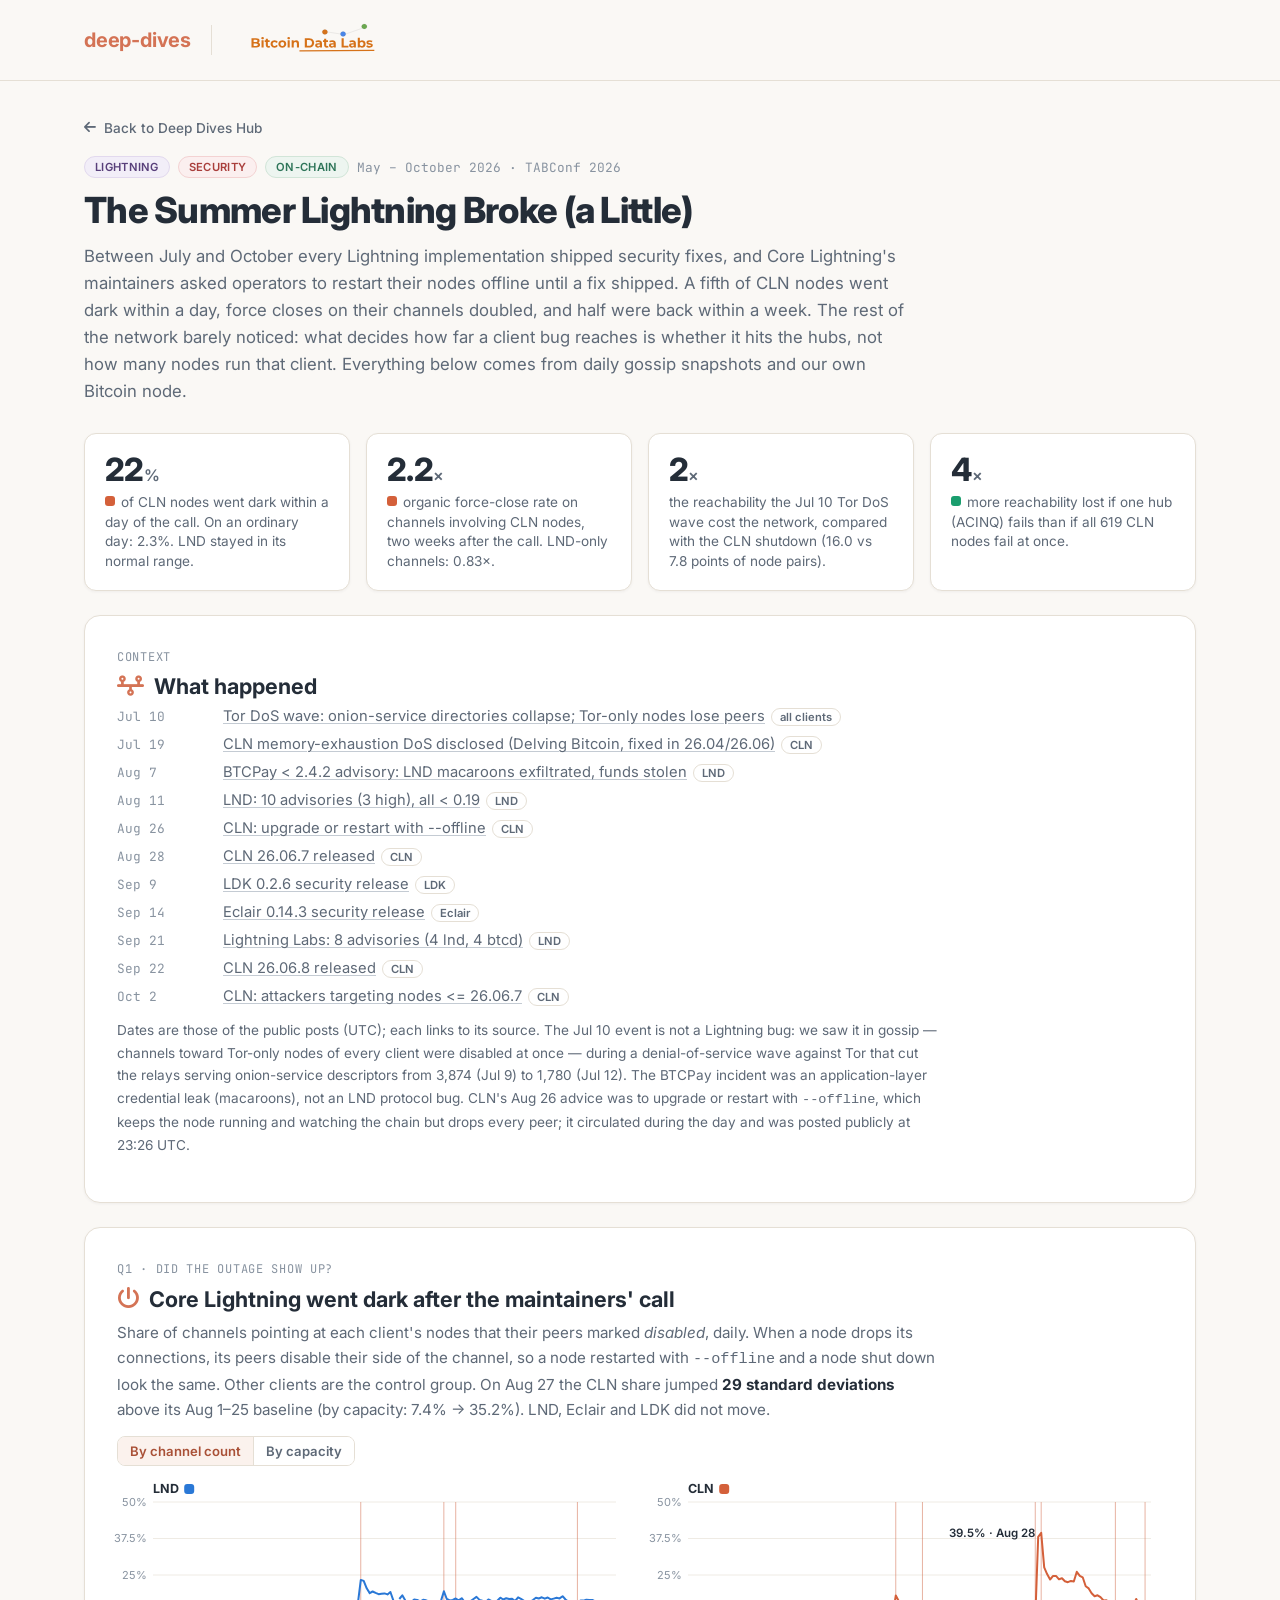
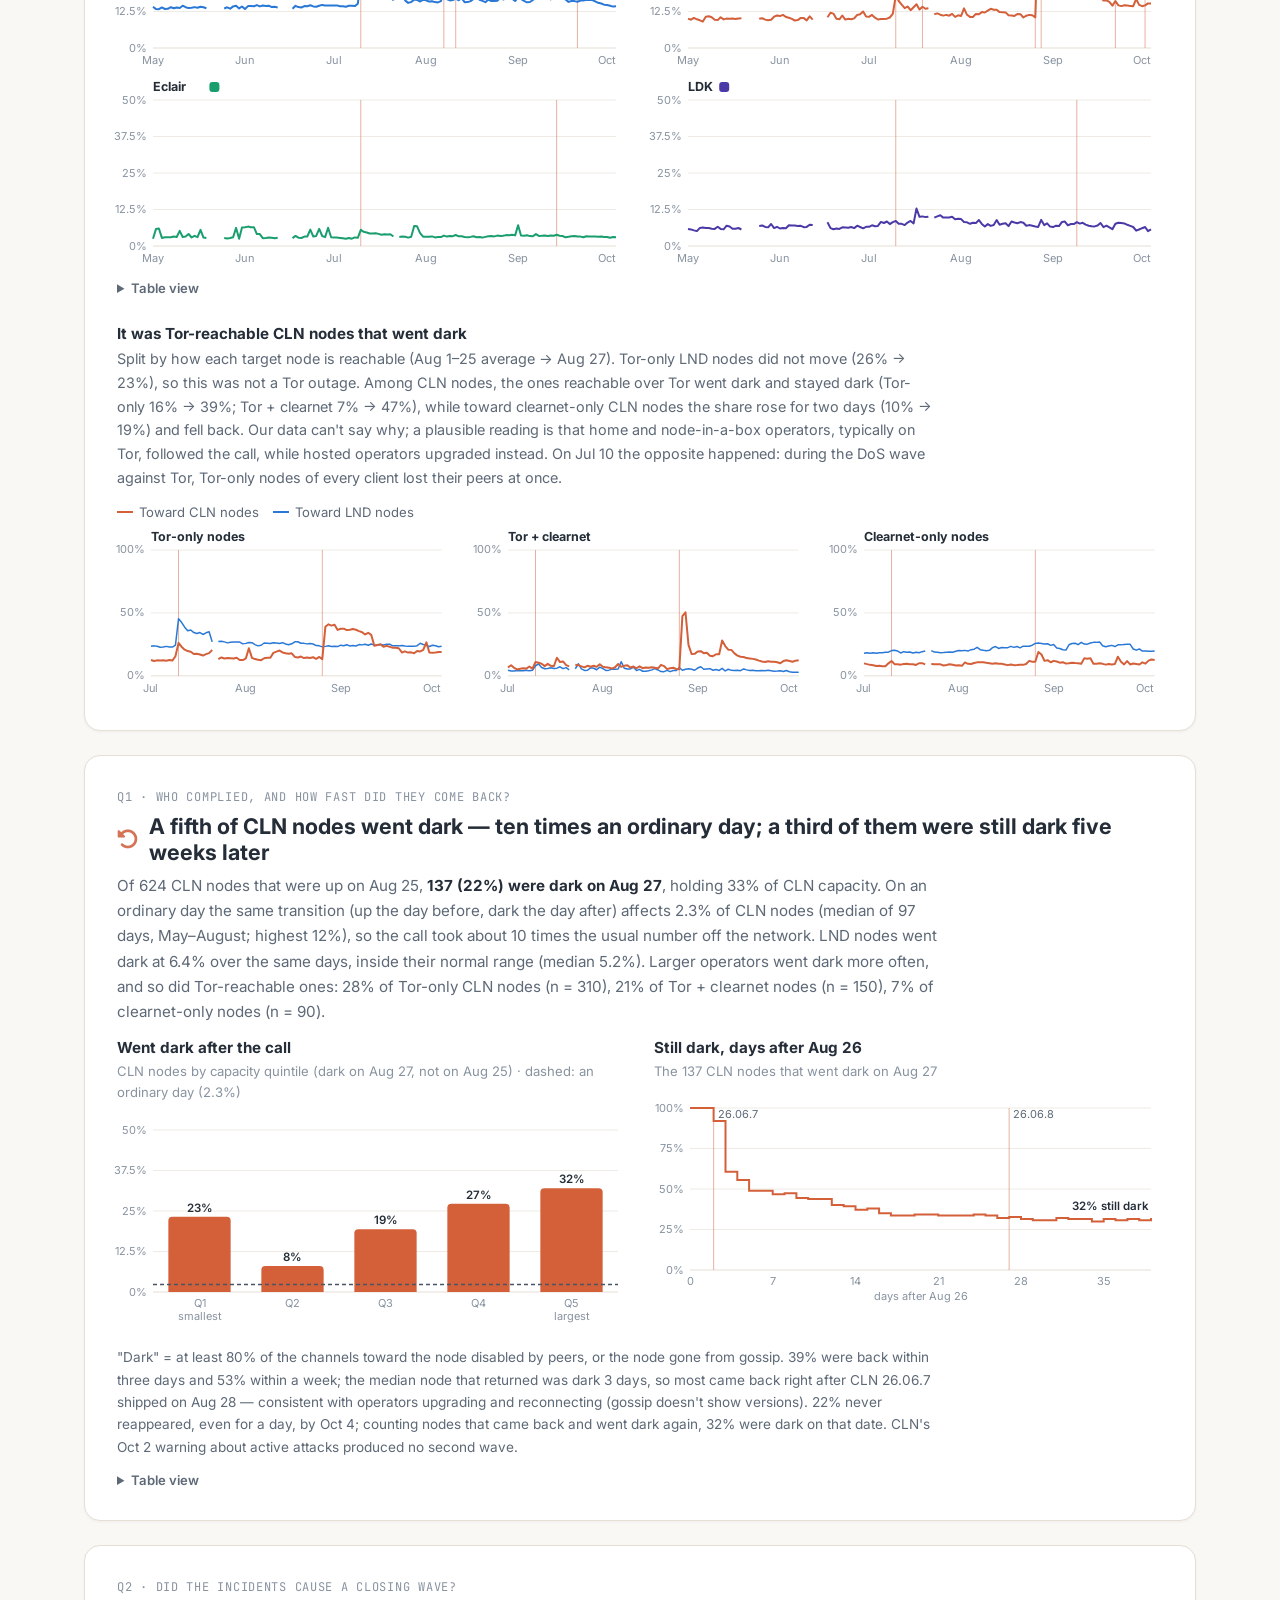
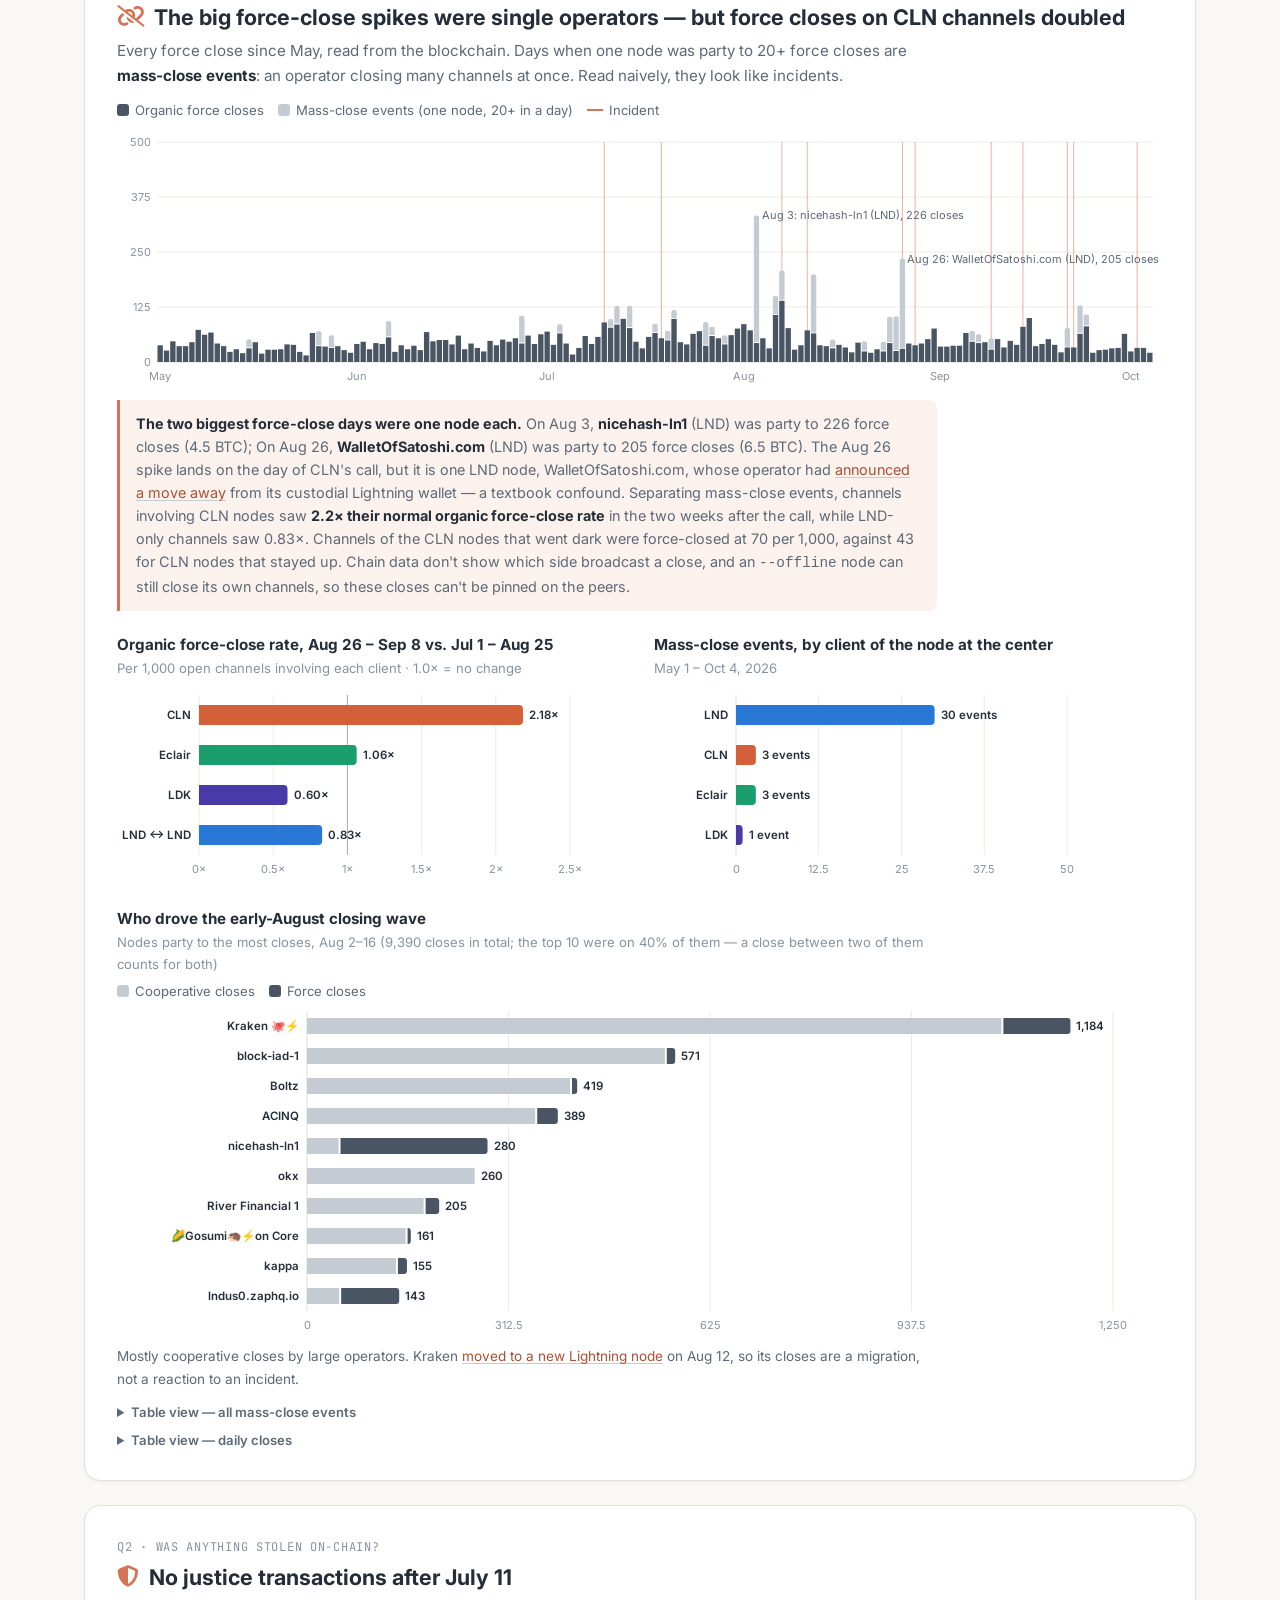
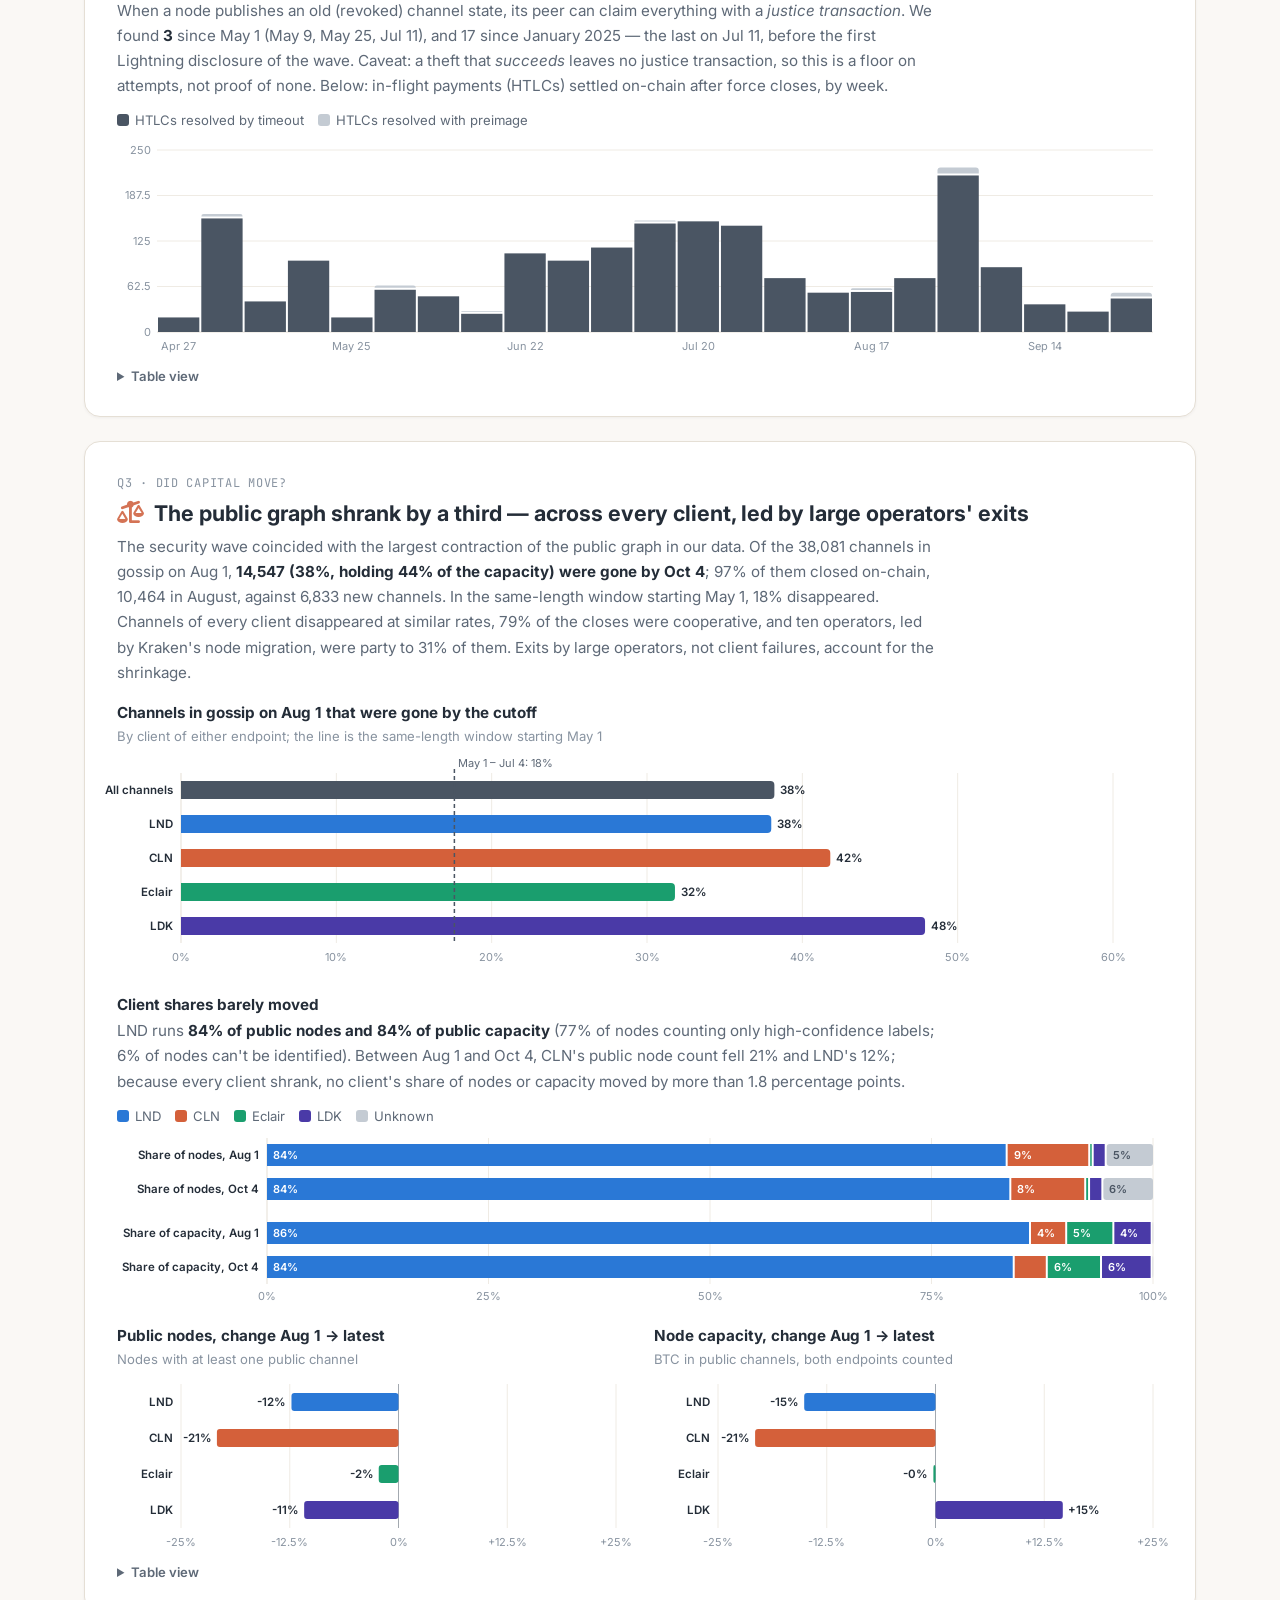
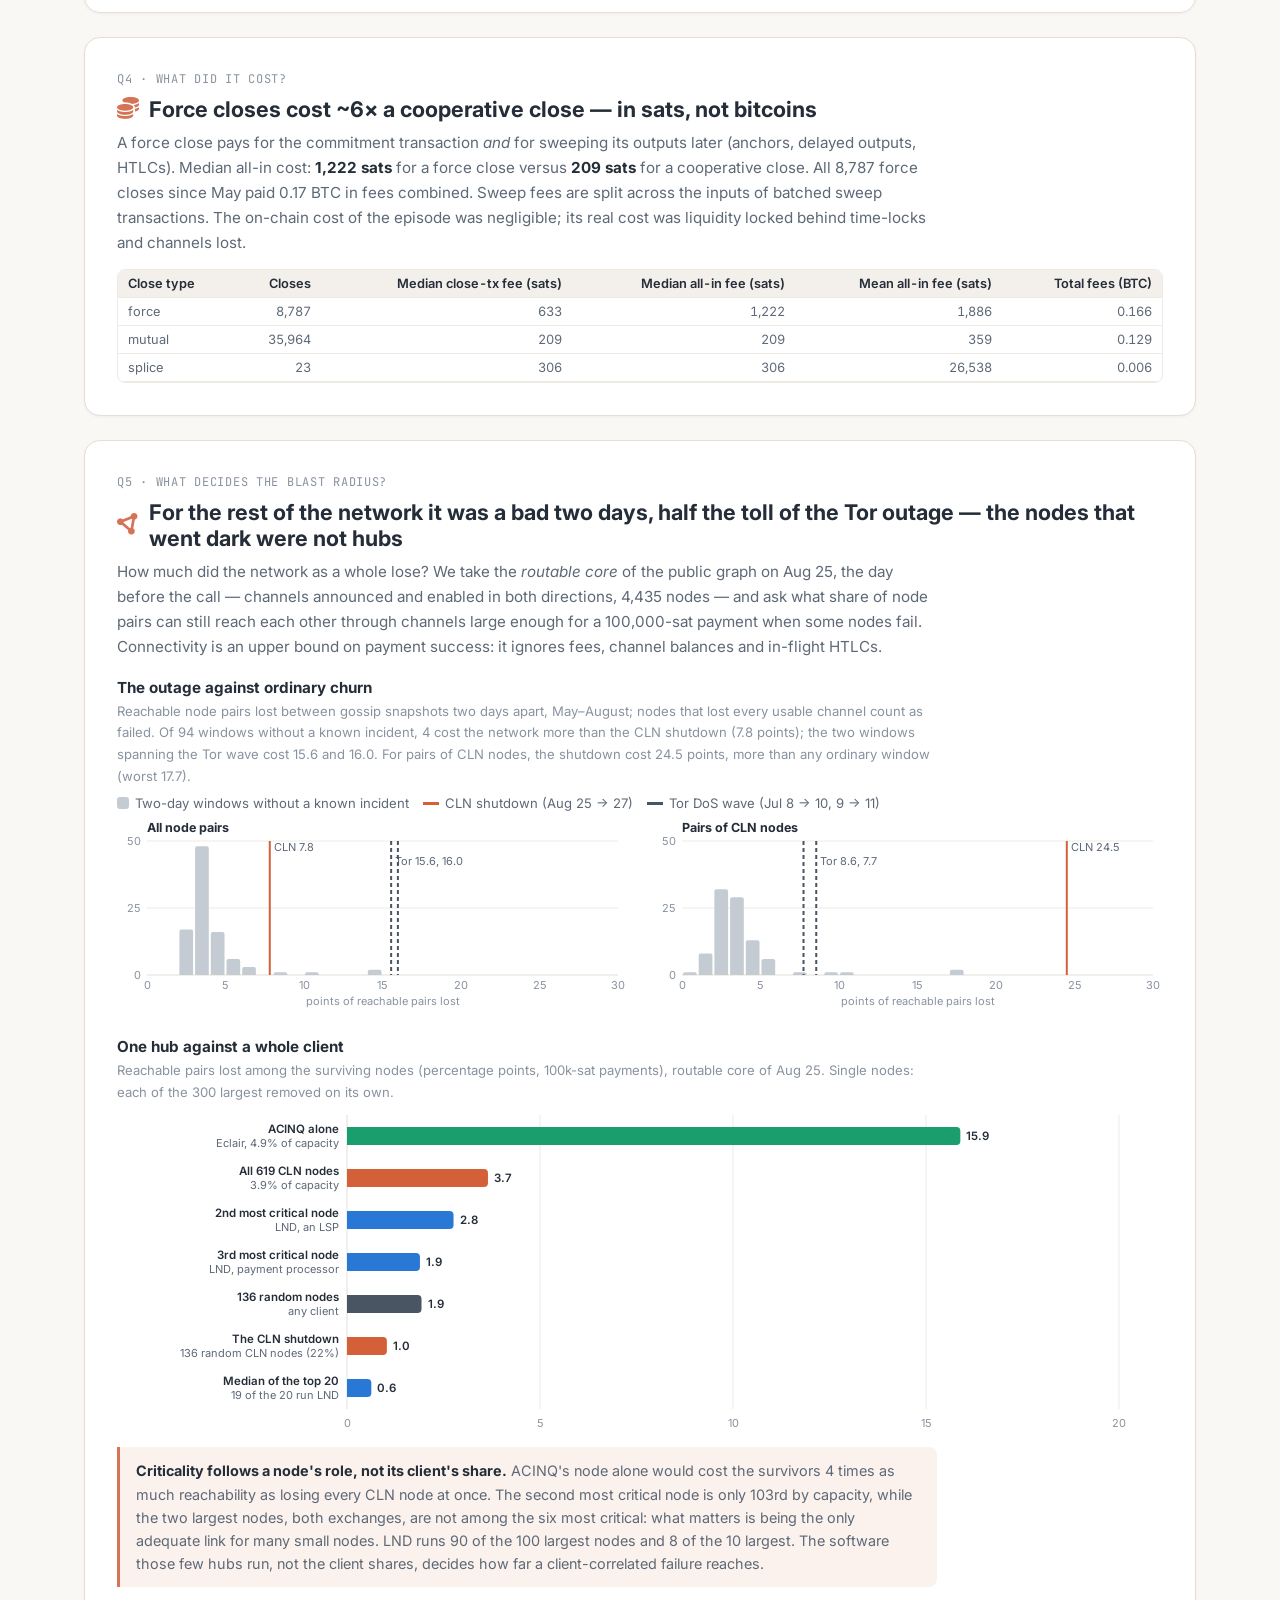
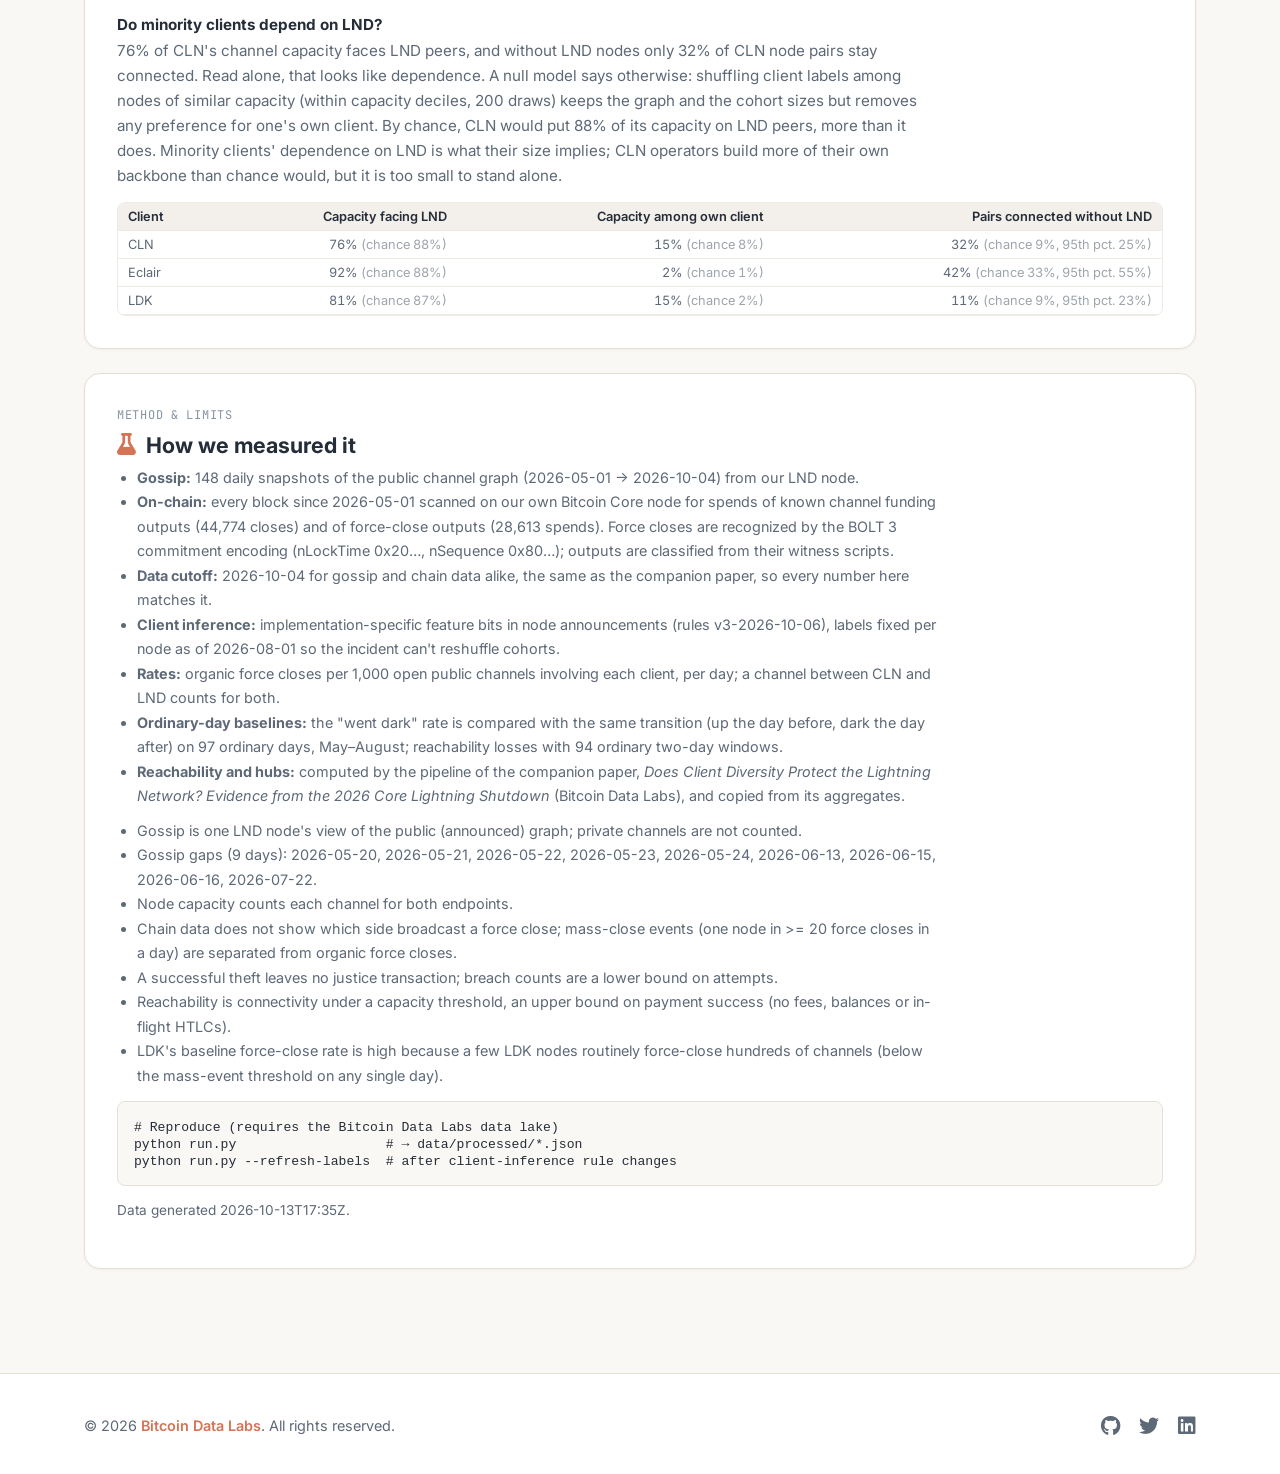
==== commit 44054e8b: "Lightning deep dive: correct the Aug 26 CLN advice, add LDK 0.2.5 to the timeline Core Lightning's A" ====
--- a/analyses/2026-10-lightning-network-analysis/index.html
+++ b/analyses/2026-10-lightning-network-analysis/index.html
@@ -172,7 +172,7 @@
       </h1>
       <p style="font-size: 1.05rem; color: var(--text-secondary); max-width: 820px; line-height: 1.6; margin: 0;">
         Between July and October every Lightning implementation shipped security fixes, and Core Lightning's maintainers
-        asked operators who could not upgrade to take their nodes off the network. A fifth of CLN nodes went dark within a day,
+        asked operators to restart their nodes offline until a fix shipped. A fifth of CLN nodes went dark within a day,
         force closes on their channels doubled, and half were back within a week. The rest of the network barely noticed:
         what decides how far a client bug reaches is whether it hits the hubs, not how many nodes run that client.
         Everything below comes from daily gossip snapshots and our own Bitcoin node.
